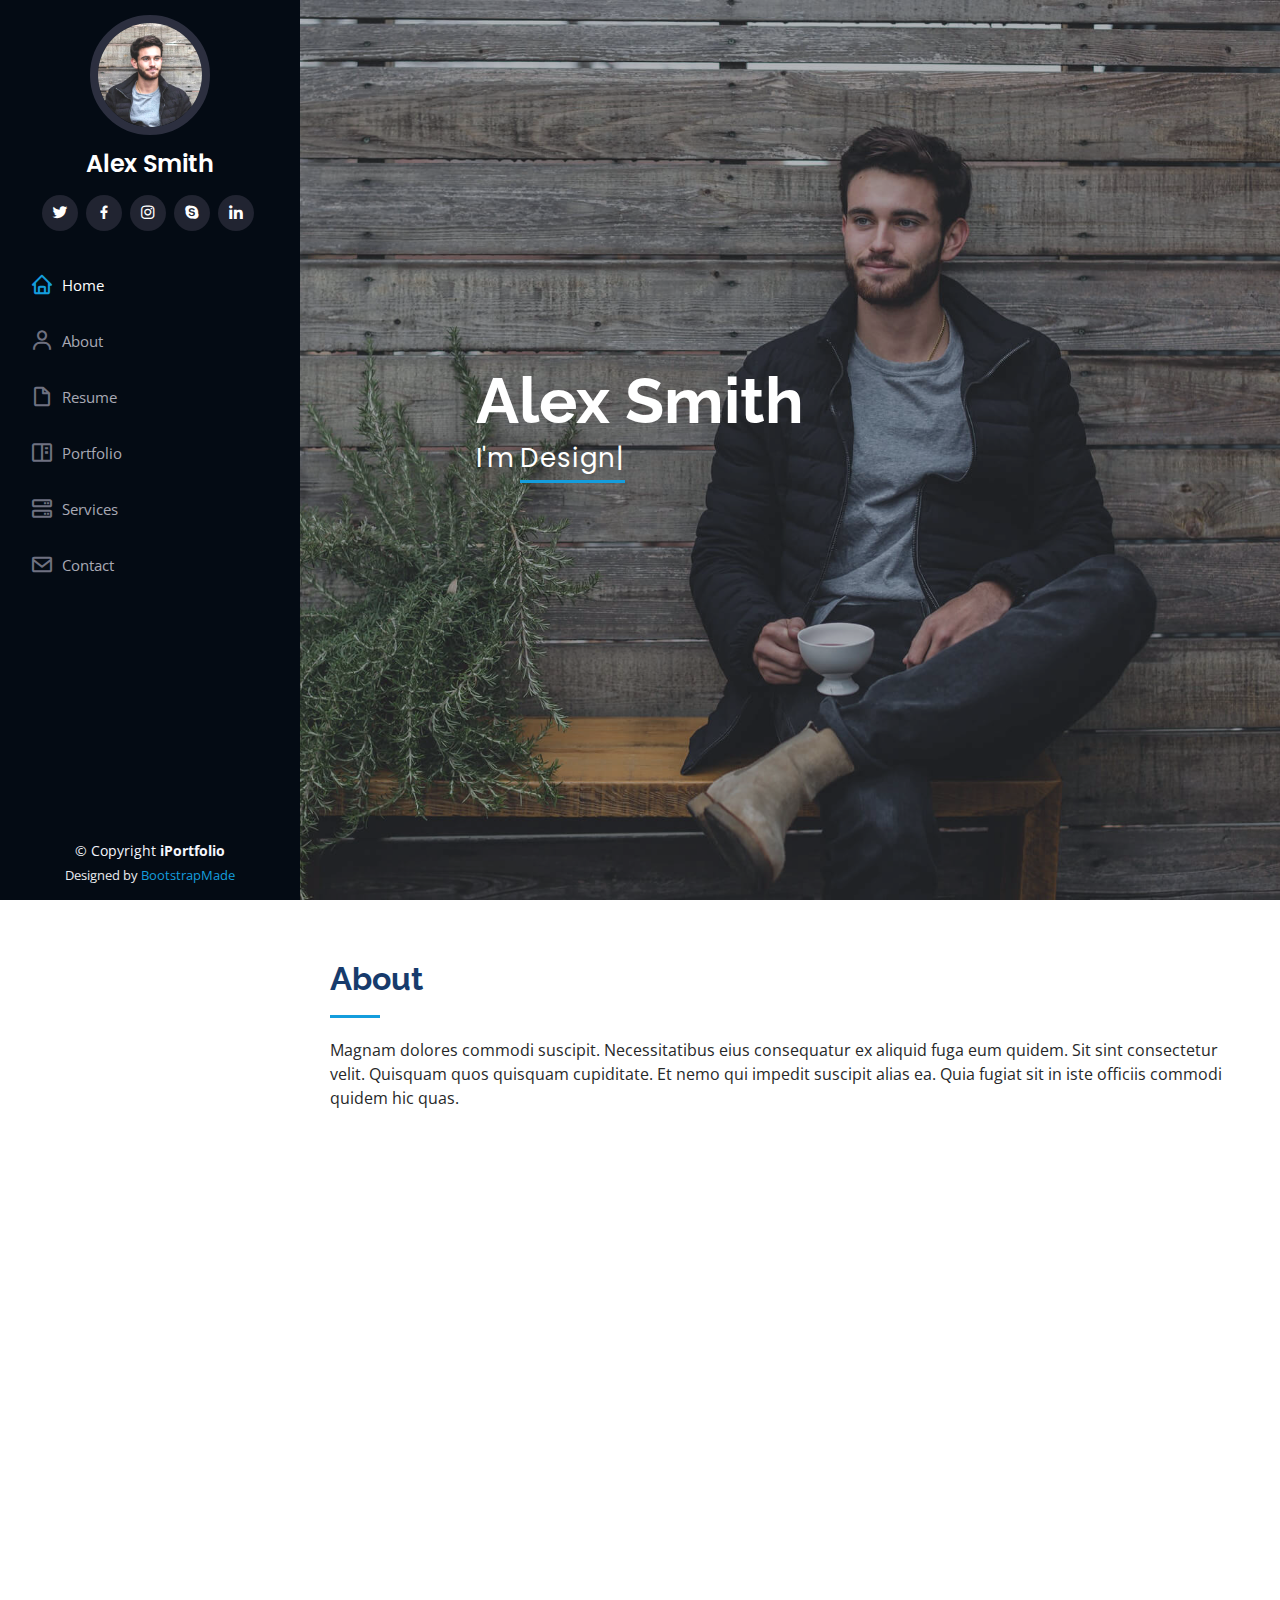
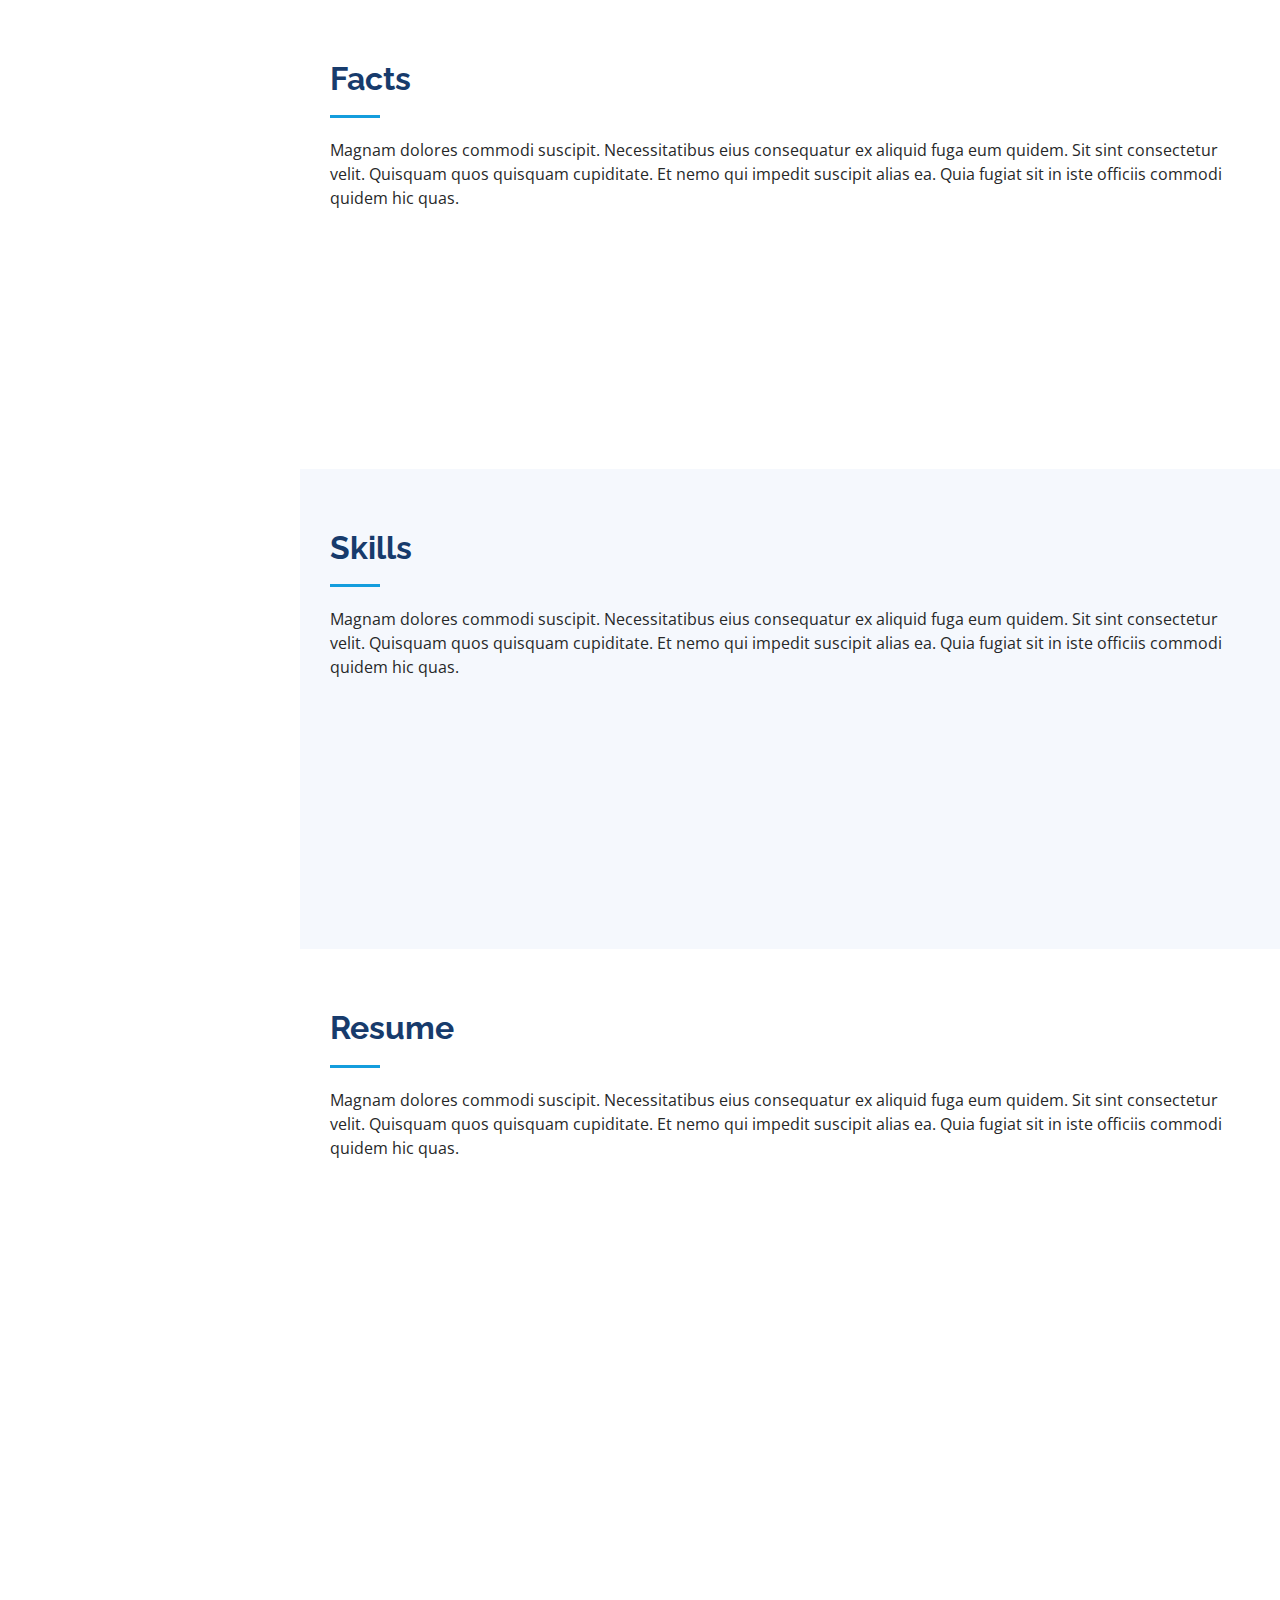
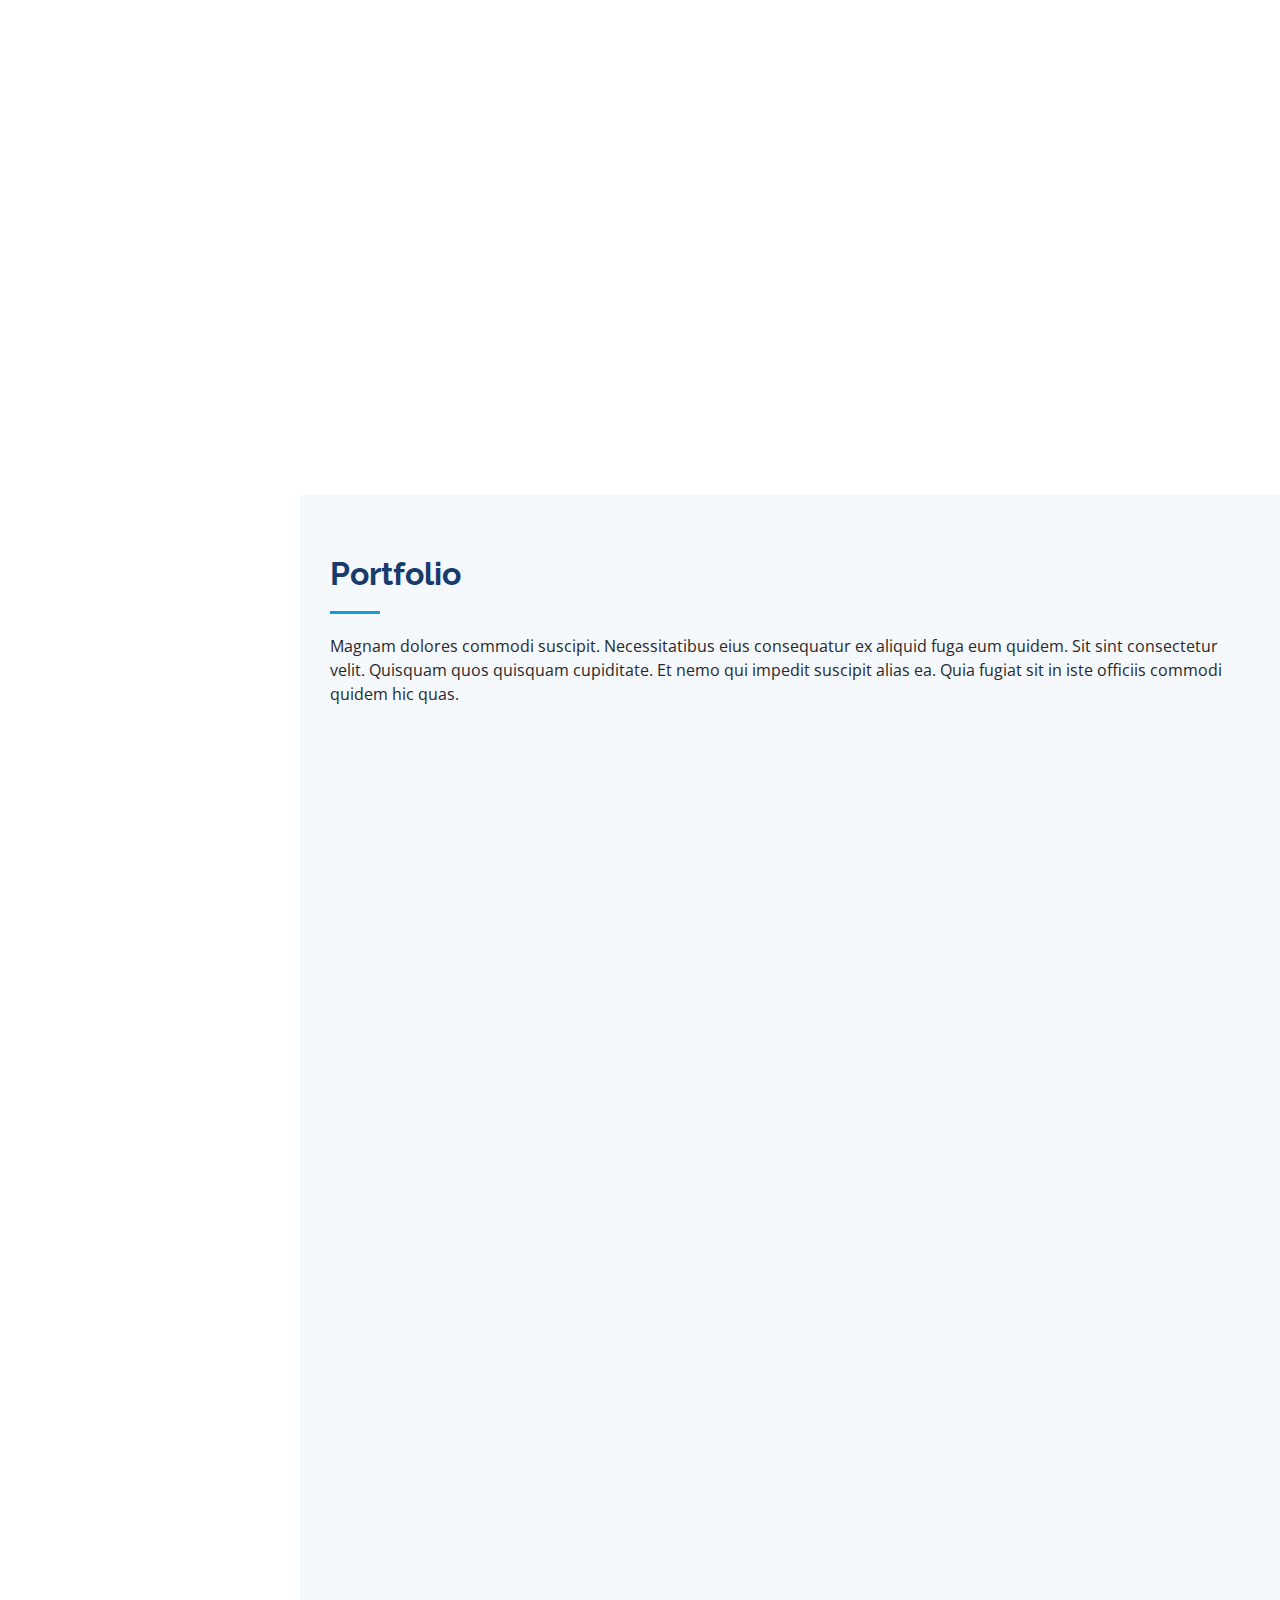
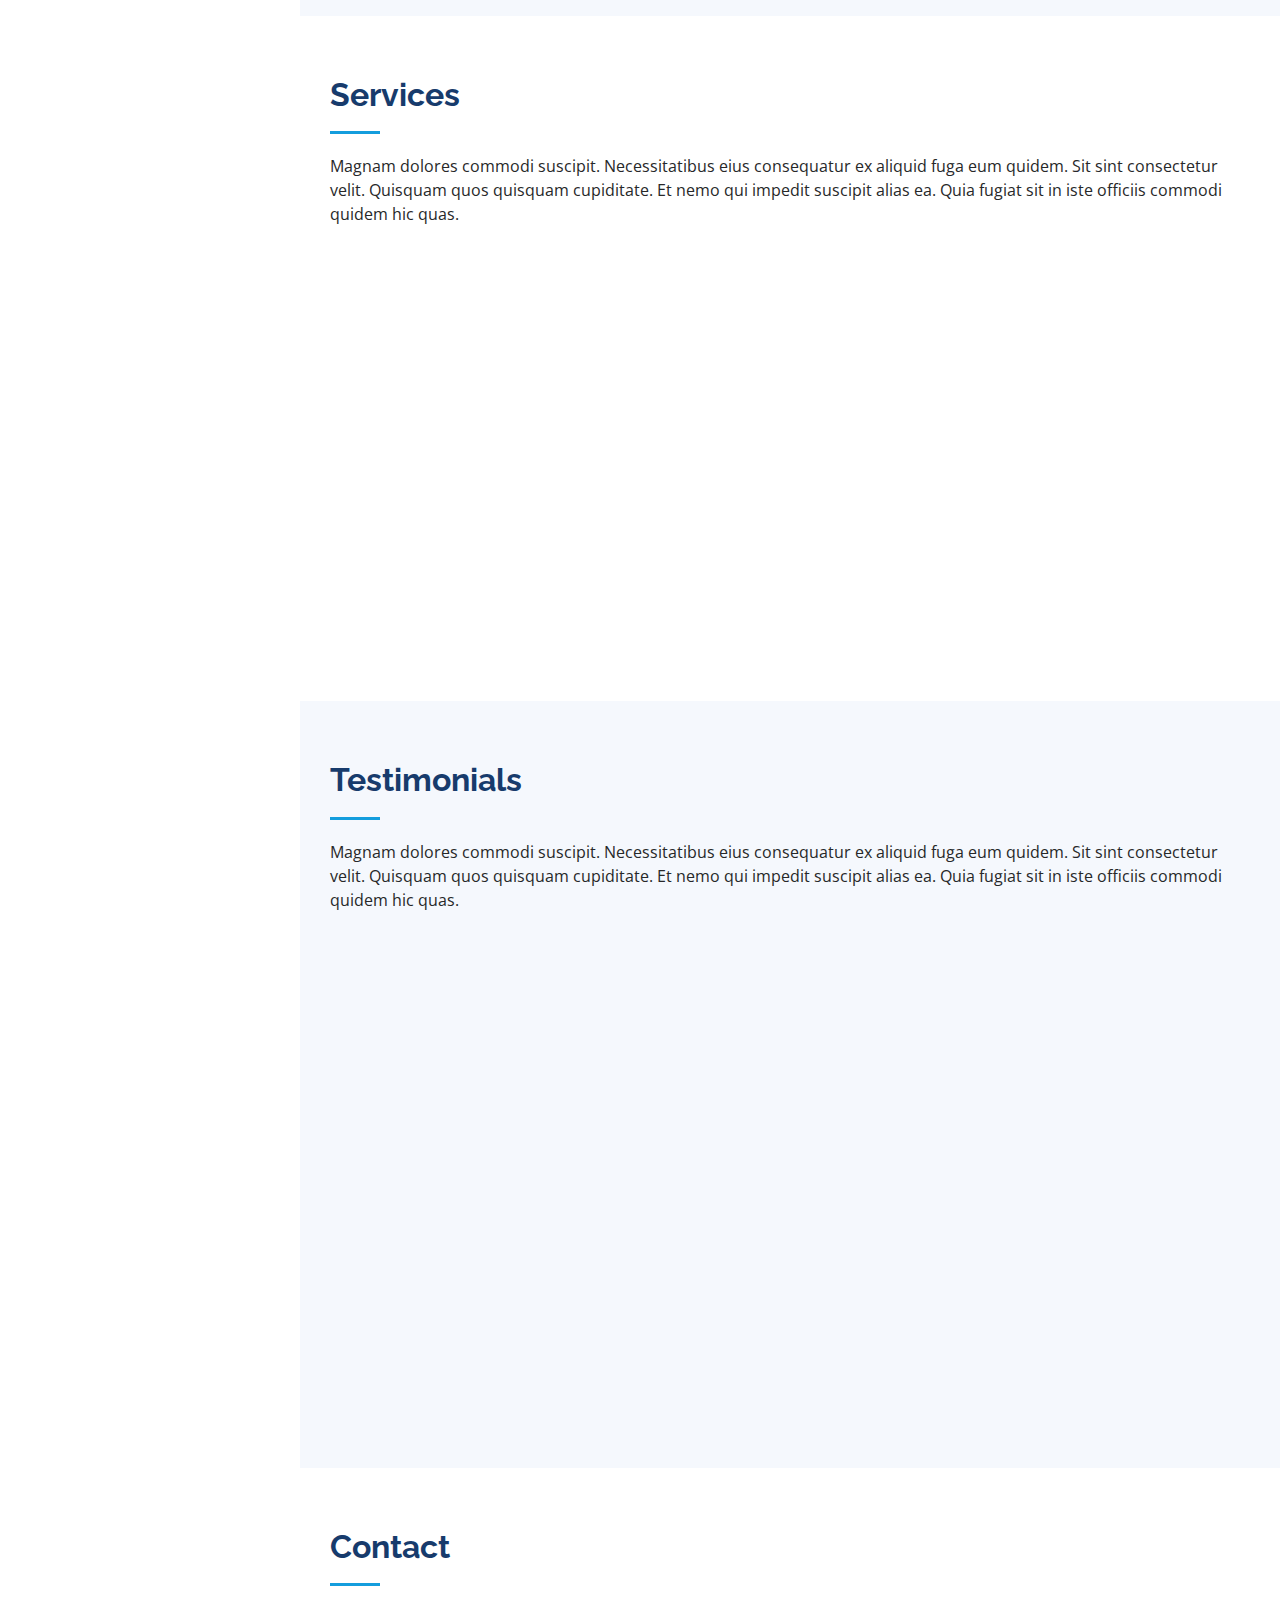
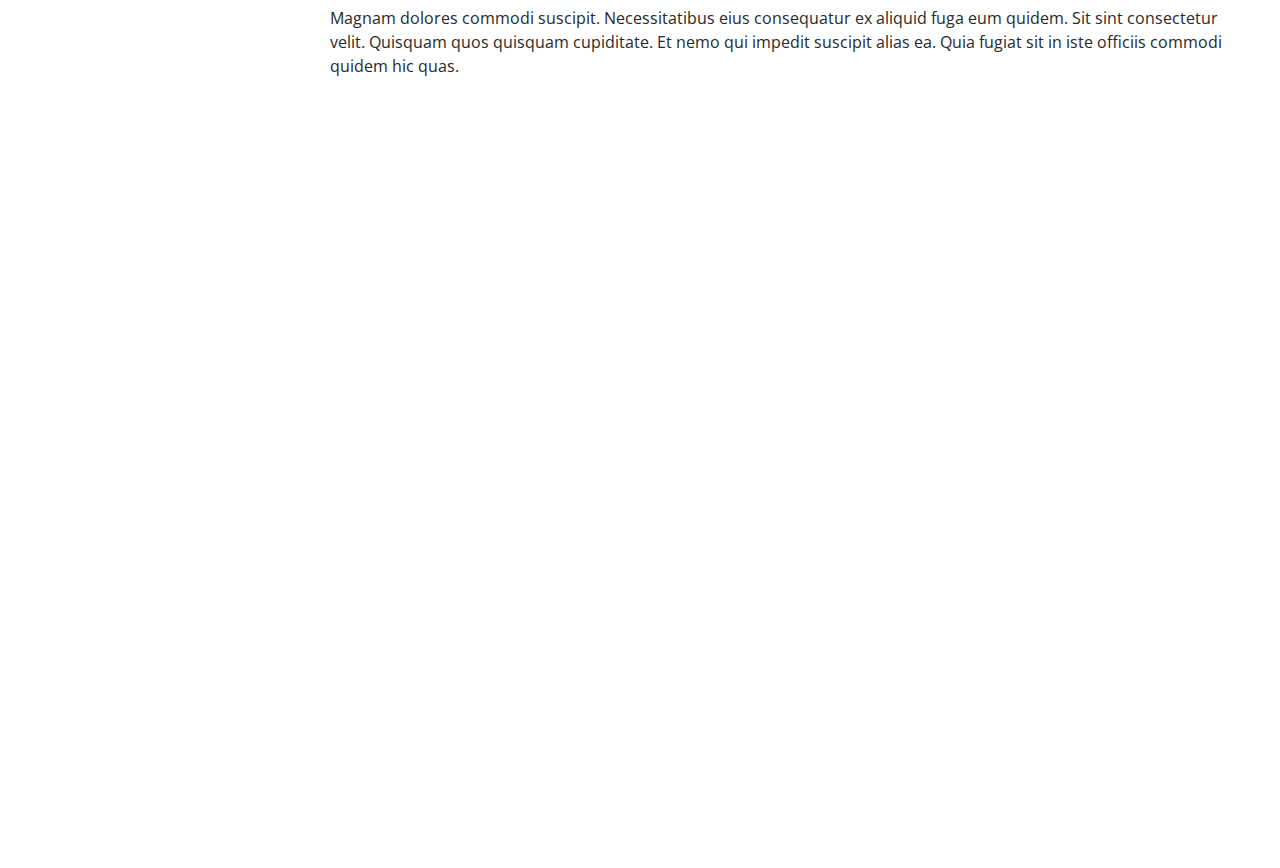
==== index.html @ a8c44de2 "first commit" ====
<!DOCTYPE html>
<html lang="en">

<head>
  <meta charset="utf-8">
  <meta content="width=device-width, initial-scale=1.0" name="viewport">

  <title>iPortfolio Bootstrap Template - Index</title>
  <meta content="" name="description">
  <meta content="" name="keywords">

  <!-- Favicons -->
  <link href="assets/img/favicon.png" rel="icon">
  <link href="assets/img/apple-touch-icon.png" rel="apple-touch-icon">

  <!-- Google Fonts -->
  <link href="https://fonts.googleapis.com/css?family=Open+Sans:300,300i,400,400i,600,600i,700,700i|Raleway:300,300i,400,400i,500,500i,600,600i,700,700i|Poppins:300,300i,400,400i,500,500i,600,600i,700,700i" rel="stylesheet">

  <!-- Vendor CSS Files -->
  <link href="assets/vendor/aos/aos.css" rel="stylesheet">
  <link href="assets/vendor/bootstrap/css/bootstrap.min.css" rel="stylesheet">
  <link href="assets/vendor/bootstrap-icons/bootstrap-icons.css" rel="stylesheet">
  <link href="assets/vendor/boxicons/css/boxicons.min.css" rel="stylesheet">
  <link href="assets/vendor/glightbox/css/glightbox.min.css" rel="stylesheet">
  <link href="assets/vendor/swiper/swiper-bundle.min.css" rel="stylesheet">

  <!-- Template Main CSS File -->
  <link href="assets/css/style.css" rel="stylesheet">

  <!-- =======================================================
  * Template Name: iPortfolio
  * Updated: Sep 18 2023 with Bootstrap v5.3.2
  * Template URL: https://bootstrapmade.com/iportfolio-bootstrap-portfolio-websites-template/
  * Author: BootstrapMade.com
  * License: https://bootstrapmade.com/license/
  ======================================================== -->
</head>

<body>

  <!-- ======= Mobile nav toggle button ======= -->
  <i class="bi bi-list mobile-nav-toggle d-xl-none"></i>

  <!-- ======= Header ======= -->
  <header id="header">
    <div class="d-flex flex-column">

      <div class="profile">
        <img src="assets/img/profile-img.jpg" alt="" class="img-fluid rounded-circle">
        <h1 class="text-light"><a href="index.html">Alex Smith</a></h1>
        <div class="social-links mt-3 text-center">
          <a href="#" class="twitter"><i class="bx bxl-twitter"></i></a>
          <a href="#" class="facebook"><i class="bx bxl-facebook"></i></a>
          <a href="#" class="instagram"><i class="bx bxl-instagram"></i></a>
          <a href="#" class="google-plus"><i class="bx bxl-skype"></i></a>
          <a href="#" class="linkedin"><i class="bx bxl-linkedin"></i></a>
        </div>
      </div>

      <nav id="navbar" class="nav-menu navbar">
        <ul>
          <li><a href="#hero" class="nav-link scrollto active"><i class="bx bx-home"></i> <span>Home</span></a></li>
          <li><a href="#about" class="nav-link scrollto"><i class="bx bx-user"></i> <span>About</span></a></li>
          <li><a href="#resume" class="nav-link scrollto"><i class="bx bx-file-blank"></i> <span>Resume</span></a></li>
          <li><a href="#portfolio" class="nav-link scrollto"><i class="bx bx-book-content"></i> <span>Portfolio</span></a></li>
          <li><a href="#services" class="nav-link scrollto"><i class="bx bx-server"></i> <span>Services</span></a></li>
          <li><a href="#contact" class="nav-link scrollto"><i class="bx bx-envelope"></i> <span>Contact</span></a></li>
        </ul>
      </nav><!-- .nav-menu -->
    </div>
  </header><!-- End Header -->

  <!-- ======= Hero Section ======= -->
  <section id="hero" class="d-flex flex-column justify-content-center align-items-center">
    <div class="hero-container" data-aos="fade-in">
      <h1>Alex Smith</h1>
      <p>I'm <span class="typed" data-typed-items="Designer, Developer, Freelancer, Photographer"></span></p>
    </div>
  </section><!-- End Hero -->

  <main id="main">

    <!-- ======= About Section ======= -->
    <section id="about" class="about">
      <div class="container">

        <div class="section-title">
          <h2>About</h2>
          <p>Magnam dolores commodi suscipit. Necessitatibus eius consequatur ex aliquid fuga eum quidem. Sit sint consectetur velit. Quisquam quos quisquam cupiditate. Et nemo qui impedit suscipit alias ea. Quia fugiat sit in iste officiis commodi quidem hic quas.</p>
        </div>

        <div class="row">
          <div class="col-lg-4" data-aos="fade-right">
            <img src="assets/img/profile-img.jpg" class="img-fluid" alt="">
          </div>
          <div class="col-lg-8 pt-4 pt-lg-0 content" data-aos="fade-left">
            <h3>UI/UX Designer &amp; Web Developer.</h3>
            <p class="fst-italic">
              Lorem ipsum dolor sit amet, consectetur adipiscing elit, sed do eiusmod tempor incididunt ut labore et dolore
              magna aliqua.
            </p>
            <div class="row">
              <div class="col-lg-6">
                <ul>
                  <li><i class="bi bi-chevron-right"></i> <strong>Birthday:</strong> <span>1 May 1995</span></li>
                  <li><i class="bi bi-chevron-right"></i> <strong>Website:</strong> <span>www.example.com</span></li>
                  <li><i class="bi bi-chevron-right"></i> <strong>Phone:</strong> <span>+123 456 7890</span></li>
                  <li><i class="bi bi-chevron-right"></i> <strong>City:</strong> <span>New York, USA</span></li>
                </ul>
              </div>
              <div class="col-lg-6">
                <ul>
                  <li><i class="bi bi-chevron-right"></i> <strong>Age:</strong> <span>30</span></li>
                  <li><i class="bi bi-chevron-right"></i> <strong>Degree:</strong> <span>Master</span></li>
                  <li><i class="bi bi-chevron-right"></i> <strong>PhEmailone:</strong> <span>email@example.com</span></li>
                  <li><i class="bi bi-chevron-right"></i> <strong>Freelance:</strong> <span>Available</span></li>
                </ul>
              </div>
            </div>
            <p>
              Officiis eligendi itaque labore et dolorum mollitia officiis optio vero. Quisquam sunt adipisci omnis et ut. Nulla accusantium dolor incidunt officia tempore. Et eius omnis.
              Cupiditate ut dicta maxime officiis quidem quia. Sed et consectetur qui quia repellendus itaque neque. Aliquid amet quidem ut quaerat cupiditate. Ab et eum qui repellendus omnis culpa magni laudantium dolores.
            </p>
          </div>
        </div>

      </div>
    </section><!-- End About Section -->

    <!-- ======= Facts Section ======= -->
    <section id="facts" class="facts">
      <div class="container">

        <div class="section-title">
          <h2>Facts</h2>
          <p>Magnam dolores commodi suscipit. Necessitatibus eius consequatur ex aliquid fuga eum quidem. Sit sint consectetur velit. Quisquam quos quisquam cupiditate. Et nemo qui impedit suscipit alias ea. Quia fugiat sit in iste officiis commodi quidem hic quas.</p>
        </div>

        <div class="row no-gutters">

          <div class="col-lg-3 col-md-6 d-md-flex align-items-md-stretch" data-aos="fade-up">
            <div class="count-box">
              <i class="bi bi-emoji-smile"></i>
              <span data-purecounter-start="0" data-purecounter-end="232" data-purecounter-duration="1" class="purecounter"></span>
              <p><strong>Happy Clients</strong> consequuntur quae</p>
            </div>
          </div>

          <div class="col-lg-3 col-md-6 d-md-flex align-items-md-stretch" data-aos="fade-up" data-aos-delay="100">
            <div class="count-box">
              <i class="bi bi-journal-richtext"></i>
              <span data-purecounter-start="0" data-purecounter-end="521" data-purecounter-duration="1" class="purecounter"></span>
              <p><strong>Projects</strong> adipisci atque cum quia aut</p>
            </div>
          </div>

          <div class="col-lg-3 col-md-6 d-md-flex align-items-md-stretch" data-aos="fade-up" data-aos-delay="200">
            <div class="count-box">
              <i class="bi bi-headset"></i>
              <span data-purecounter-start="0" data-purecounter-end="1453" data-purecounter-duration="1" class="purecounter"></span>
              <p><strong>Hours Of Support</strong> aut commodi quaerat</p>
            </div>
          </div>

          <div class="col-lg-3 col-md-6 d-md-flex align-items-md-stretch" data-aos="fade-up" data-aos-delay="300">
            <div class="count-box">
              <i class="bi bi-people"></i>
              <span data-purecounter-start="0" data-purecounter-end="32" data-purecounter-duration="1" class="purecounter"></span>
              <p><strong>Hard Workers</strong> rerum asperiores dolor</p>
            </div>
          </div>

        </div>

      </div>
    </section><!-- End Facts Section -->

    <!-- ======= Skills Section ======= -->
    <section id="skills" class="skills section-bg">
      <div class="container">

        <div class="section-title">
          <h2>Skills</h2>
          <p>Magnam dolores commodi suscipit. Necessitatibus eius consequatur ex aliquid fuga eum quidem. Sit sint consectetur velit. Quisquam quos quisquam cupiditate. Et nemo qui impedit suscipit alias ea. Quia fugiat sit in iste officiis commodi quidem hic quas.</p>
        </div>

        <div class="row skills-content">

          <div class="col-lg-6" data-aos="fade-up">

            <div class="progress">
              <span class="skill">HTML <i class="val">100%</i></span>
              <div class="progress-bar-wrap">
                <div class="progress-bar" role="progressbar" aria-valuenow="100" aria-valuemin="0" aria-valuemax="100"></div>
              </div>
            </div>

            <div class="progress">
              <span class="skill">CSS <i class="val">90%</i></span>
              <div class="progress-bar-wrap">
                <div class="progress-bar" role="progressbar" aria-valuenow="90" aria-valuemin="0" aria-valuemax="100"></div>
              </div>
            </div>

            <div class="progress">
              <span class="skill">JavaScript <i class="val">75%</i></span>
              <div class="progress-bar-wrap">
                <div class="progress-bar" role="progressbar" aria-valuenow="75" aria-valuemin="0" aria-valuemax="100"></div>
              </div>
            </div>

          </div>

          <div class="col-lg-6" data-aos="fade-up" data-aos-delay="100">

            <div class="progress">
              <span class="skill">PHP <i class="val">80%</i></span>
              <div class="progress-bar-wrap">
                <div class="progress-bar" role="progressbar" aria-valuenow="80" aria-valuemin="0" aria-valuemax="100"></div>
              </div>
            </div>

            <div class="progress">
              <span class="skill">WordPress/CMS <i class="val">90%</i></span>
              <div class="progress-bar-wrap">
                <div class="progress-bar" role="progressbar" aria-valuenow="90" aria-valuemin="0" aria-valuemax="100"></div>
              </div>
            </div>

            <div class="progress">
              <span class="skill">Photoshop <i class="val">55%</i></span>
              <div class="progress-bar-wrap">
                <div class="progress-bar" role="progressbar" aria-valuenow="55" aria-valuemin="0" aria-valuemax="100"></div>
              </div>
            </div>

          </div>

        </div>

      </div>
    </section><!-- End Skills Section -->

    <!-- ======= Resume Section ======= -->
    <section id="resume" class="resume">
      <div class="container">

        <div class="section-title">
          <h2>Resume</h2>
          <p>Magnam dolores commodi suscipit. Necessitatibus eius consequatur ex aliquid fuga eum quidem. Sit sint consectetur velit. Quisquam quos quisquam cupiditate. Et nemo qui impedit suscipit alias ea. Quia fugiat sit in iste officiis commodi quidem hic quas.</p>
        </div>

        <div class="row">
          <div class="col-lg-6" data-aos="fade-up">
            <h3 class="resume-title">Sumary</h3>
            <div class="resume-item pb-0">
              <h4>Alex Smith</h4>
              <p><em>Innovative and deadline-driven Graphic Designer with 3+ years of experience designing and developing user-centered digital/print marketing material from initial concept to final, polished deliverable.</em></p>
              <ul>
                <li>Portland par 127,Orlando, FL</li>
                <li>(123) 456-7891</li>
                <li>alice.barkley@example.com</li>
              </ul>
            </div>

            <h3 class="resume-title">Education</h3>
            <div class="resume-item">
              <h4>Master of Fine Arts &amp; Graphic Design</h4>
              <h5>2015 - 2016</h5>
              <p><em>Rochester Institute of Technology, Rochester, NY</em></p>
              <p>Qui deserunt veniam. Et sed aliquam labore tempore sed quisquam iusto autem sit. Ea vero voluptatum qui ut dignissimos deleniti nerada porti sand markend</p>
            </div>
            <div class="resume-item">
              <h4>Bachelor of Fine Arts &amp; Graphic Design</h4>
              <h5>2010 - 2014</h5>
              <p><em>Rochester Institute of Technology, Rochester, NY</em></p>
              <p>Quia nobis sequi est occaecati aut. Repudiandae et iusto quae reiciendis et quis Eius vel ratione eius unde vitae rerum voluptates asperiores voluptatem Earum molestiae consequatur neque etlon sader mart dila</p>
            </div>
          </div>
          <div class="col-lg-6" data-aos="fade-up" data-aos-delay="100">
            <h3 class="resume-title">Professional Experience</h3>
            <div class="resume-item">
              <h4>Senior graphic design specialist</h4>
              <h5>2019 - Present</h5>
              <p><em>Experion, New York, NY </em></p>
              <ul>
                <li>Lead in the design, development, and implementation of the graphic, layout, and production communication materials</li>
                <li>Delegate tasks to the 7 members of the design team and provide counsel on all aspects of the project. </li>
                <li>Supervise the assessment of all graphic materials in order to ensure quality and accuracy of the design</li>
                <li>Oversee the efficient use of production project budgets ranging from $2,000 - $25,000</li>
              </ul>
            </div>
            <div class="resume-item">
              <h4>Graphic design specialist</h4>
              <h5>2017 - 2018</h5>
              <p><em>Stepping Stone Advertising, New York, NY</em></p>
              <ul>
                <li>Developed numerous marketing programs (logos, brochures,infographics, presentations, and advertisements).</li>
                <li>Managed up to 5 projects or tasks at a given time while under pressure</li>
                <li>Recommended and consulted with clients on the most appropriate graphic design</li>
                <li>Created 4+ design presentations and proposals a month for clients and account managers</li>
              </ul>
            </div>
          </div>
        </div>

      </div>
    </section><!-- End Resume Section -->

    <!-- ======= Portfolio Section ======= -->
    <section id="portfolio" class="portfolio section-bg">
      <div class="container">

        <div class="section-title">
          <h2>Portfolio</h2>
          <p>Magnam dolores commodi suscipit. Necessitatibus eius consequatur ex aliquid fuga eum quidem. Sit sint consectetur velit. Quisquam quos quisquam cupiditate. Et nemo qui impedit suscipit alias ea. Quia fugiat sit in iste officiis commodi quidem hic quas.</p>
        </div>

        <div class="row" data-aos="fade-up">
          <div class="col-lg-12 d-flex justify-content-center">
            <ul id="portfolio-flters">
              <li data-filter="*" class="filter-active">All</li>
              <li data-filter=".filter-app">App</li>
              <li data-filter=".filter-card">Card</li>
              <li data-filter=".filter-web">Web</li>
            </ul>
          </div>
        </div>

        <div class="row portfolio-container" data-aos="fade-up" data-aos-delay="100">

          <div class="col-lg-4 col-md-6 portfolio-item filter-app">
            <div class="portfolio-wrap">
              <img src="assets/img/portfolio/portfolio-1.jpg" class="img-fluid" alt="">
              <div class="portfolio-links">
                <a href="assets/img/portfolio/portfolio-1.jpg" data-gallery="portfolioGallery" class="portfolio-lightbox" title="App 1"><i class="bx bx-plus"></i></a>
                <a href="portfolio-details.html" title="More Details"><i class="bx bx-link"></i></a>
              </div>
            </div>
          </div>

          <div class="col-lg-4 col-md-6 portfolio-item filter-web">
            <div class="portfolio-wrap">
              <img src="assets/img/portfolio/portfolio-2.jpg" class="img-fluid" alt="">
              <div class="portfolio-links">
                <a href="assets/img/portfolio/portfolio-2.jpg" data-gallery="portfolioGallery" class="portfolio-lightbox" title="Web 3"><i class="bx bx-plus"></i></a>
                <a href="portfolio-details.html" title="More Details"><i class="bx bx-link"></i></a>
              </div>
            </div>
          </div>

          <div class="col-lg-4 col-md-6 portfolio-item filter-app">
            <div class="portfolio-wrap">
              <img src="assets/img/portfolio/portfolio-3.jpg" class="img-fluid" alt="">
              <div class="portfolio-links">
                <a href="assets/img/portfolio/portfolio-3.jpg" data-gallery="portfolioGallery" class="portfolio-lightbox" title="App 2"><i class="bx bx-plus"></i></a>
                <a href="portfolio-details.html" title="More Details"><i class="bx bx-link"></i></a>
              </div>
            </div>
          </div>

          <div class="col-lg-4 col-md-6 portfolio-item filter-card">
            <div class="portfolio-wrap">
              <img src="assets/img/portfolio/portfolio-4.jpg" class="img-fluid" alt="">
              <div class="portfolio-links">
                <a href="assets/img/portfolio/portfolio-4.jpg" data-gallery="portfolioGallery" class="portfolio-lightbox" title="Card 2"><i class="bx bx-plus"></i></a>
                <a href="portfolio-details.html" title="More Details"><i class="bx bx-link"></i></a>
              </div>
            </div>
          </div>

          <div class="col-lg-4 col-md-6 portfolio-item filter-web">
            <div class="portfolio-wrap">
              <img src="assets/img/portfolio/portfolio-5.jpg" class="img-fluid" alt="">
              <div class="portfolio-links">
                <a href="assets/img/portfolio/portfolio-5.jpg" data-gallery="portfolioGallery" class="portfolio-lightbox" title="Web 2"><i class="bx bx-plus"></i></a>
                <a href="portfolio-details.html" title="More Details"><i class="bx bx-link"></i></a>
              </div>
            </div>
          </div>

          <div class="col-lg-4 col-md-6 portfolio-item filter-app">
            <div class="portfolio-wrap">
              <img src="assets/img/portfolio/portfolio-6.jpg" class="img-fluid" alt="">
              <div class="portfolio-links">
                <a href="assets/img/portfolio/portfolio-6.jpg" data-gallery="portfolioGallery" class="portfolio-lightbox" title="App 3"><i class="bx bx-plus"></i></a>
                <a href="portfolio-details.html" title="More Details"><i class="bx bx-link"></i></a>
              </div>
            </div>
          </div>

          <div class="col-lg-4 col-md-6 portfolio-item filter-card">
            <div class="portfolio-wrap">
              <img src="assets/img/portfolio/portfolio-7.jpg" class="img-fluid" alt="">
              <div class="portfolio-links">
                <a href="assets/img/portfolio/portfolio-7.jpg" data-gallery="portfolioGallery" class="portfolio-lightbox" title="Card 1"><i class="bx bx-plus"></i></a>
                <a href="portfolio-details.html" title="More Details"><i class="bx bx-link"></i></a>
              </div>
            </div>
          </div>

          <div class="col-lg-4 col-md-6 portfolio-item filter-card">
            <div class="portfolio-wrap">
              <img src="assets/img/portfolio/portfolio-8.jpg" class="img-fluid" alt="">
              <div class="portfolio-links">
                <a href="assets/img/portfolio/portfolio-8.jpg" data-gallery="portfolioGallery" class="portfolio-lightbox" title="Card 3"><i class="bx bx-plus"></i></a>
                <a href="portfolio-details.html" title="More Details"><i class="bx bx-link"></i></a>
              </div>
            </div>
          </div>

          <div class="col-lg-4 col-md-6 portfolio-item filter-web">
            <div class="portfolio-wrap">
              <img src="assets/img/portfolio/portfolio-9.jpg" class="img-fluid" alt="">
              <div class="portfolio-links">
                <a href="assets/img/portfolio/portfolio-9.jpg" data-gallery="portfolioGallery" class="portfolio-lightbox" title="Web 3"><i class="bx bx-plus"></i></a>
                <a href="portfolio-details.html" title="More Details"><i class="bx bx-link"></i></a>
              </div>
            </div>
          </div>

        </div>

      </div>
    </section><!-- End Portfolio Section -->

    <!-- ======= Services Section ======= -->
    <section id="services" class="services">
      <div class="container">

        <div class="section-title">
          <h2>Services</h2>
          <p>Magnam dolores commodi suscipit. Necessitatibus eius consequatur ex aliquid fuga eum quidem. Sit sint consectetur velit. Quisquam quos quisquam cupiditate. Et nemo qui impedit suscipit alias ea. Quia fugiat sit in iste officiis commodi quidem hic quas.</p>
        </div>

        <div class="row">
          <div class="col-lg-4 col-md-6 icon-box" data-aos="fade-up">
            <div class="icon"><i class="bi bi-briefcase"></i></div>
            <h4 class="title"><a href="">Lorem Ipsum</a></h4>
            <p class="description">Voluptatum deleniti atque corrupti quos dolores et quas molestias excepturi sint occaecati cupiditate non provident</p>
          </div>
          <div class="col-lg-4 col-md-6 icon-box" data-aos="fade-up" data-aos-delay="100">
            <div class="icon"><i class="bi bi-card-checklist"></i></div>
            <h4 class="title"><a href="">Dolor Sitema</a></h4>
            <p class="description">Minim veniam, quis nostrud exercitation ullamco laboris nisi ut aliquip ex ea commodo consequat tarad limino ata</p>
          </div>
          <div class="col-lg-4 col-md-6 icon-box" data-aos="fade-up" data-aos-delay="200">
            <div class="icon"><i class="bi bi-bar-chart"></i></div>
            <h4 class="title"><a href="">Sed ut perspiciatis</a></h4>
            <p class="description">Duis aute irure dolor in reprehenderit in voluptate velit esse cillum dolore eu fugiat nulla pariatur</p>
          </div>
          <div class="col-lg-4 col-md-6 icon-box" data-aos="fade-up" data-aos-delay="300">
            <div class="icon"><i class="bi bi-binoculars"></i></div>
            <h4 class="title"><a href="">Magni Dolores</a></h4>
            <p class="description">Excepteur sint occaecat cupidatat non proident, sunt in culpa qui officia deserunt mollit anim id est laborum</p>
          </div>
          <div class="col-lg-4 col-md-6 icon-box" data-aos="fade-up" data-aos-delay="400">
            <div class="icon"><i class="bi bi-brightness-high"></i></div>
            <h4 class="title"><a href="">Nemo Enim</a></h4>
            <p class="description">At vero eos et accusamus et iusto odio dignissimos ducimus qui blanditiis praesentium voluptatum deleniti atque</p>
          </div>
          <div class="col-lg-4 col-md-6 icon-box" data-aos="fade-up" data-aos-delay="500">
            <div class="icon"><i class="bi bi-calendar4-week"></i></div>
            <h4 class="title"><a href="">Eiusmod Tempor</a></h4>
            <p class="description">Et harum quidem rerum facilis est et expedita distinctio. Nam libero tempore, cum soluta nobis est eligendi</p>
          </div>
        </div>

      </div>
    </section><!-- End Services Section -->

    <!-- ======= Testimonials Section ======= -->
    <section id="testimonials" class="testimonials section-bg">
      <div class="container">

        <div class="section-title">
          <h2>Testimonials</h2>
          <p>Magnam dolores commodi suscipit. Necessitatibus eius consequatur ex aliquid fuga eum quidem. Sit sint consectetur velit. Quisquam quos quisquam cupiditate. Et nemo qui impedit suscipit alias ea. Quia fugiat sit in iste officiis commodi quidem hic quas.</p>
        </div>

        <div class="testimonials-slider swiper" data-aos="fade-up" data-aos-delay="100">
          <div class="swiper-wrapper">

            <div class="swiper-slide">
              <div class="testimonial-item" data-aos="fade-up">
                <p>
                  <i class="bx bxs-quote-alt-left quote-icon-left"></i>
                  Proin iaculis purus consequat sem cure digni ssim donec porttitora entum suscipit rhoncus. Accusantium quam, ultricies eget id, aliquam eget nibh et. Maecen aliquam, risus at semper.
                  <i class="bx bxs-quote-alt-right quote-icon-right"></i>
                </p>
                <img src="assets/img/testimonials/testimonials-1.jpg" class="testimonial-img" alt="">
                <h3>Saul Goodman</h3>
                <h4>Ceo &amp; Founder</h4>
              </div>
            </div><!-- End testimonial item -->

            <div class="swiper-slide">
              <div class="testimonial-item" data-aos="fade-up" data-aos-delay="100">
                <p>
                  <i class="bx bxs-quote-alt-left quote-icon-left"></i>
                  Export tempor illum tamen malis malis eram quae irure esse labore quem cillum quid cillum eram malis quorum velit fore eram velit sunt aliqua noster fugiat irure amet legam anim culpa.
                  <i class="bx bxs-quote-alt-right quote-icon-right"></i>
                </p>
                <img src="assets/img/testimonials/testimonials-2.jpg" class="testimonial-img" alt="">
                <h3>Sara Wilsson</h3>
                <h4>Designer</h4>
              </div>
            </div><!-- End testimonial item -->

            <div class="swiper-slide">
              <div class="testimonial-item" data-aos="fade-up" data-aos-delay="200">
                <p>
                  <i class="bx bxs-quote-alt-left quote-icon-left"></i>
                  Enim nisi quem export duis labore cillum quae magna enim sint quorum nulla quem veniam duis minim tempor labore quem eram duis noster aute amet eram fore quis sint minim.
                  <i class="bx bxs-quote-alt-right quote-icon-right"></i>
                </p>
                <img src="assets/img/testimonials/testimonials-3.jpg" class="testimonial-img" alt="">
                <h3>Jena Karlis</h3>
                <h4>Store Owner</h4>
              </div>
            </div><!-- End testimonial item -->

            <div class="swiper-slide">
              <div class="testimonial-item" data-aos="fade-up" data-aos-delay="300">
                <p>
                  <i class="bx bxs-quote-alt-left quote-icon-left"></i>
                  Fugiat enim eram quae cillum dolore dolor amet nulla culpa multos export minim fugiat minim velit minim dolor enim duis veniam ipsum anim magna sunt elit fore quem dolore labore illum veniam.
                  <i class="bx bxs-quote-alt-right quote-icon-right"></i>
                </p>
                <img src="assets/img/testimonials/testimonials-4.jpg" class="testimonial-img" alt="">
                <h3>Matt Brandon</h3>
                <h4>Freelancer</h4>
              </div>
            </div><!-- End testimonial item -->

            <div class="swiper-slide">
              <div class="testimonial-item" data-aos="fade-up" data-aos-delay="400">
                <p>
                  <i class="bx bxs-quote-alt-left quote-icon-left"></i>
                  Quis quorum aliqua sint quem legam fore sunt eram irure aliqua veniam tempor noster veniam enim culpa labore duis sunt culpa nulla illum cillum fugiat legam esse veniam culpa fore nisi cillum quid.
                  <i class="bx bxs-quote-alt-right quote-icon-right"></i>
                </p>
                <img src="assets/img/testimonials/testimonials-5.jpg" class="testimonial-img" alt="">
                <h3>John Larson</h3>
                <h4>Entrepreneur</h4>
              </div>
            </div><!-- End testimonial item -->

          </div>
          <div class="swiper-pagination"></div>
        </div>

      </div>
    </section><!-- End Testimonials Section -->

    <!-- ======= Contact Section ======= -->
    <section id="contact" class="contact">
      <div class="container">

        <div class="section-title">
          <h2>Contact</h2>
          <p>Magnam dolores commodi suscipit. Necessitatibus eius consequatur ex aliquid fuga eum quidem. Sit sint consectetur velit. Quisquam quos quisquam cupiditate. Et nemo qui impedit suscipit alias ea. Quia fugiat sit in iste officiis commodi quidem hic quas.</p>
        </div>

        <div class="row" data-aos="fade-in">

          <div class="col-lg-5 d-flex align-items-stretch">
            <div class="info">
              <div class="address">
                <i class="bi bi-geo-alt"></i>
                <h4>Location:</h4>
                <p>A108 Adam Street, New York, NY 535022</p>
              </div>

              <div class="email">
                <i class="bi bi-envelope"></i>
                <h4>Email:</h4>
                <p>info@example.com</p>
              </div>

              <div class="phone">
                <i class="bi bi-phone"></i>
                <h4>Call:</h4>
                <p>+1 5589 55488 55s</p>
              </div>

              <iframe src="https://www.google.com/maps/embed?pb=!1m14!1m8!1m3!1d12097.433213460943!2d-74.0062269!3d40.7101282!3m2!1i1024!2i768!4f13.1!3m3!1m2!1s0x0%3A0xb89d1fe6bc499443!2sDowntown+Conference+Center!5e0!3m2!1smk!2sbg!4v1539943755621" frameborder="0" style="border:0; width: 100%; height: 290px;" allowfullscreen></iframe>
            </div>

          </div>

          <div class="col-lg-7 mt-5 mt-lg-0 d-flex align-items-stretch">
            <form action="forms/contact.php" method="post" role="form" class="php-email-form">
              <div class="row">
                <div class="form-group col-md-6">
                  <label for="name">Your Name</label>
                  <input type="text" name="name" class="form-control" id="name" required>
                </div>
                <div class="form-group col-md-6">
                  <label for="name">Your Email</label>
                  <input type="email" class="form-control" name="email" id="email" required>
                </div>
              </div>
              <div class="form-group">
                <label for="name">Subject</label>
                <input type="text" class="form-control" name="subject" id="subject" required>
              </div>
              <div class="form-group">
                <label for="name">Message</label>
                <textarea class="form-control" name="message" rows="10" required></textarea>
              </div>
              <div class="my-3">
                <div class="loading">Loading</div>
                <div class="error-message"></div>
                <div class="sent-message">Your message has been sent. Thank you!</div>
              </div>
              <div class="text-center"><button type="submit">Send Message</button></div>
            </form>
          </div>

        </div>

      </div>
    </section><!-- End Contact Section -->

  </main><!-- End #main -->

  <!-- ======= Footer ======= -->
  <footer id="footer">
    <div class="container">
      <div class="copyright">
        &copy; Copyright <strong><span>iPortfolio</span></strong>
      </div>
      <div class="credits">
        <!-- All the links in the footer should remain intact. -->
        <!-- You can delete the links only if you purchased the pro version. -->
        <!-- Licensing information: https://bootstrapmade.com/license/ -->
        <!-- Purchase the pro version with working PHP/AJAX contact form: https://bootstrapmade.com/iportfolio-bootstrap-portfolio-websites-template/ -->
        Designed by <a href="https://bootstrapmade.com/">BootstrapMade</a>
      </div>
    </div>
  </footer><!-- End  Footer -->

  <a href="#" class="back-to-top d-flex align-items-center justify-content-center"><i class="bi bi-arrow-up-short"></i></a>

  <!-- Vendor JS Files -->
  <script src="assets/vendor/purecounter/purecounter_vanilla.js"></script>
  <script src="assets/vendor/aos/aos.js"></script>
  <script src="assets/vendor/bootstrap/js/bootstrap.bundle.min.js"></script>
  <script src="assets/vendor/glightbox/js/glightbox.min.js"></script>
  <script src="assets/vendor/isotope-layout/isotope.pkgd.min.js"></script>
  <script src="assets/vendor/swiper/swiper-bundle.min.js"></script>
  <script src="assets/vendor/typed.js/typed.umd.js"></script>
  <script src="assets/vendor/waypoints/noframework.waypoints.js"></script>
  <script src="assets/vendor/php-email-form/validate.js"></script>

  <!-- Template Main JS File -->
  <script src="assets/js/main.js"></script>

</body>

</html>
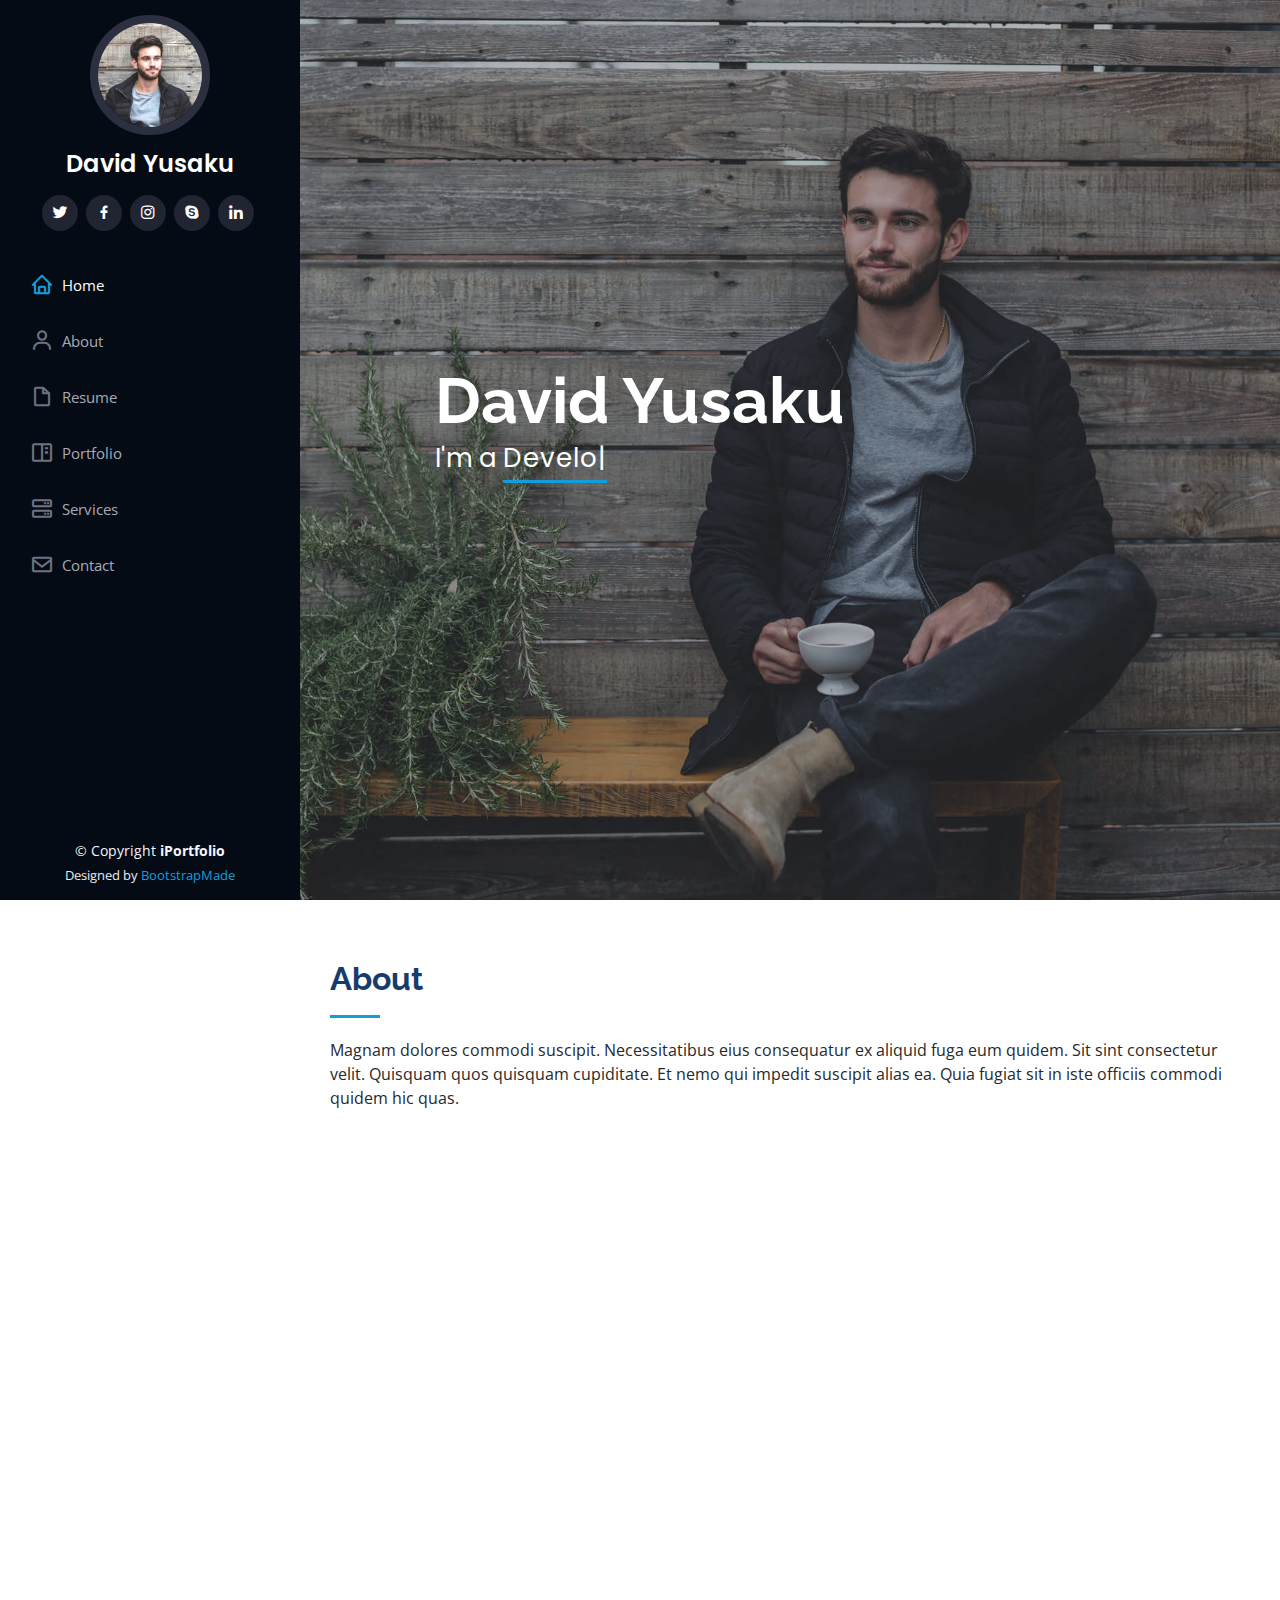
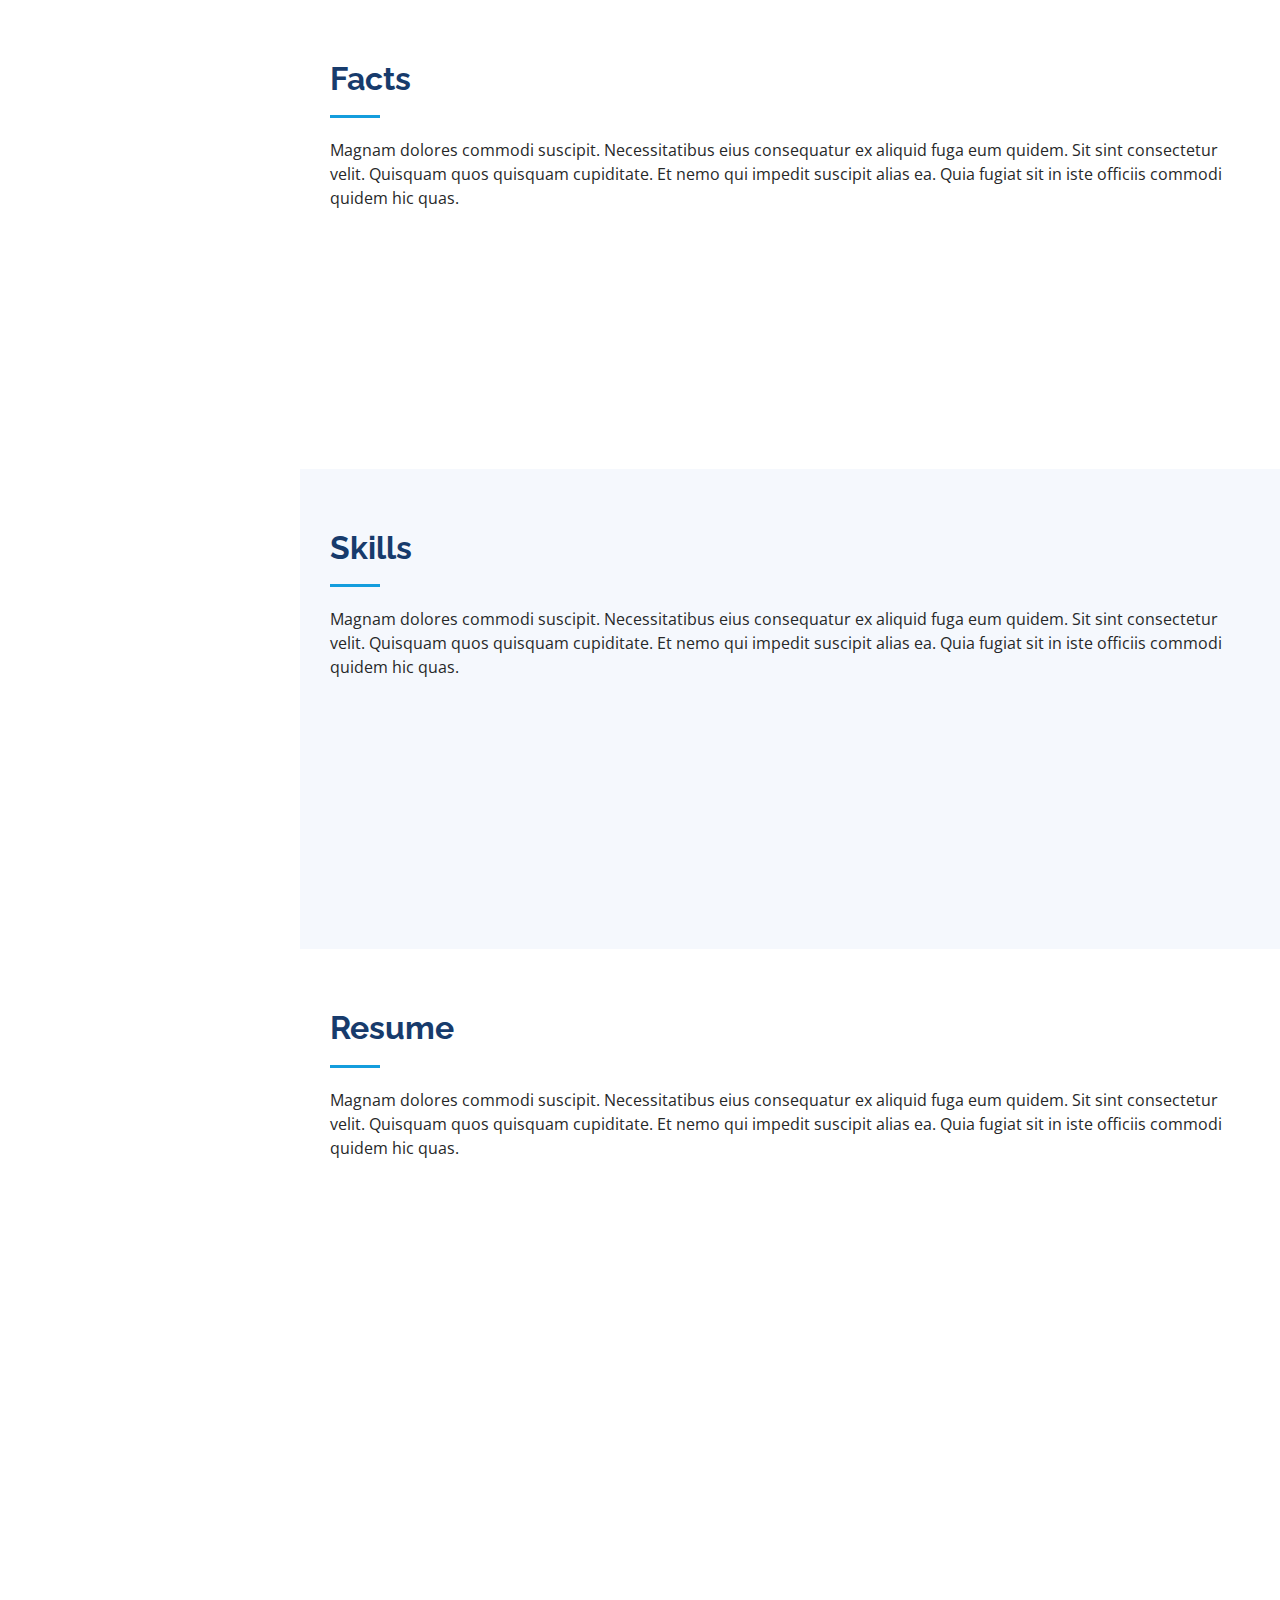
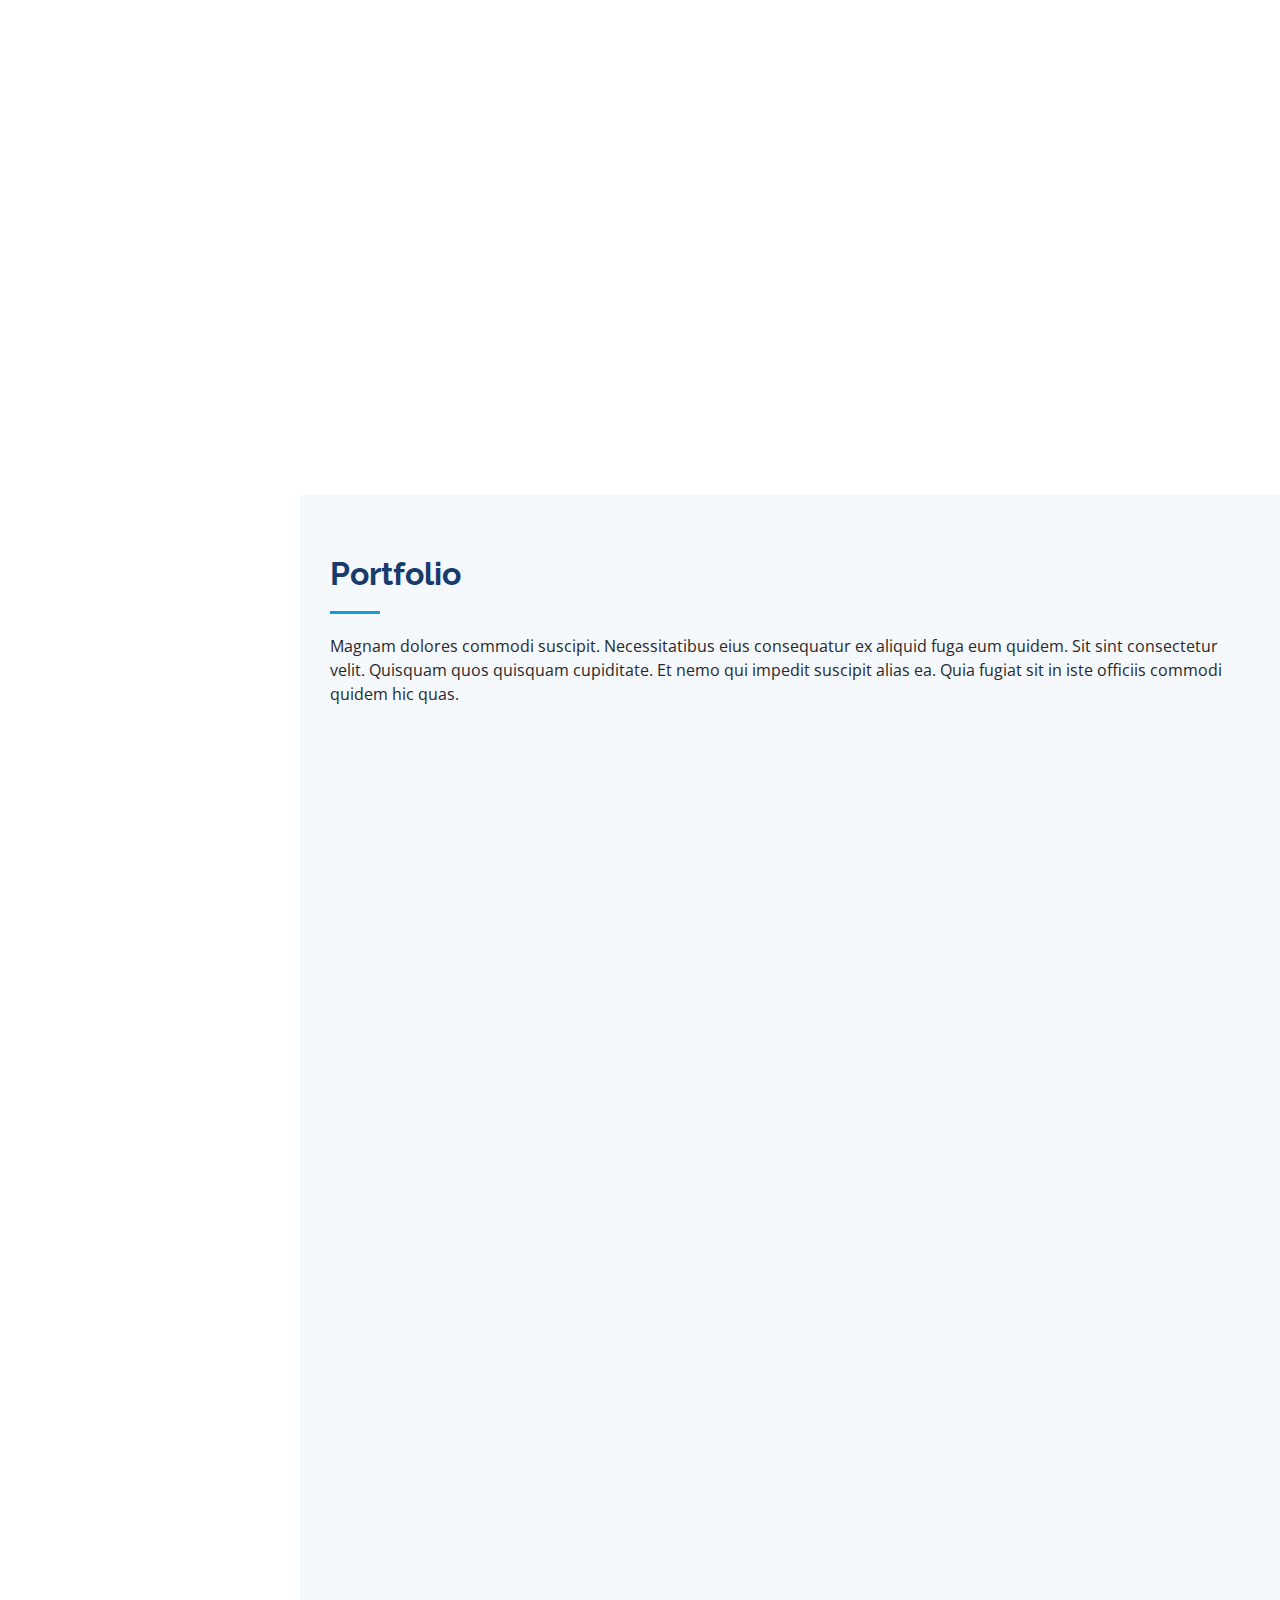
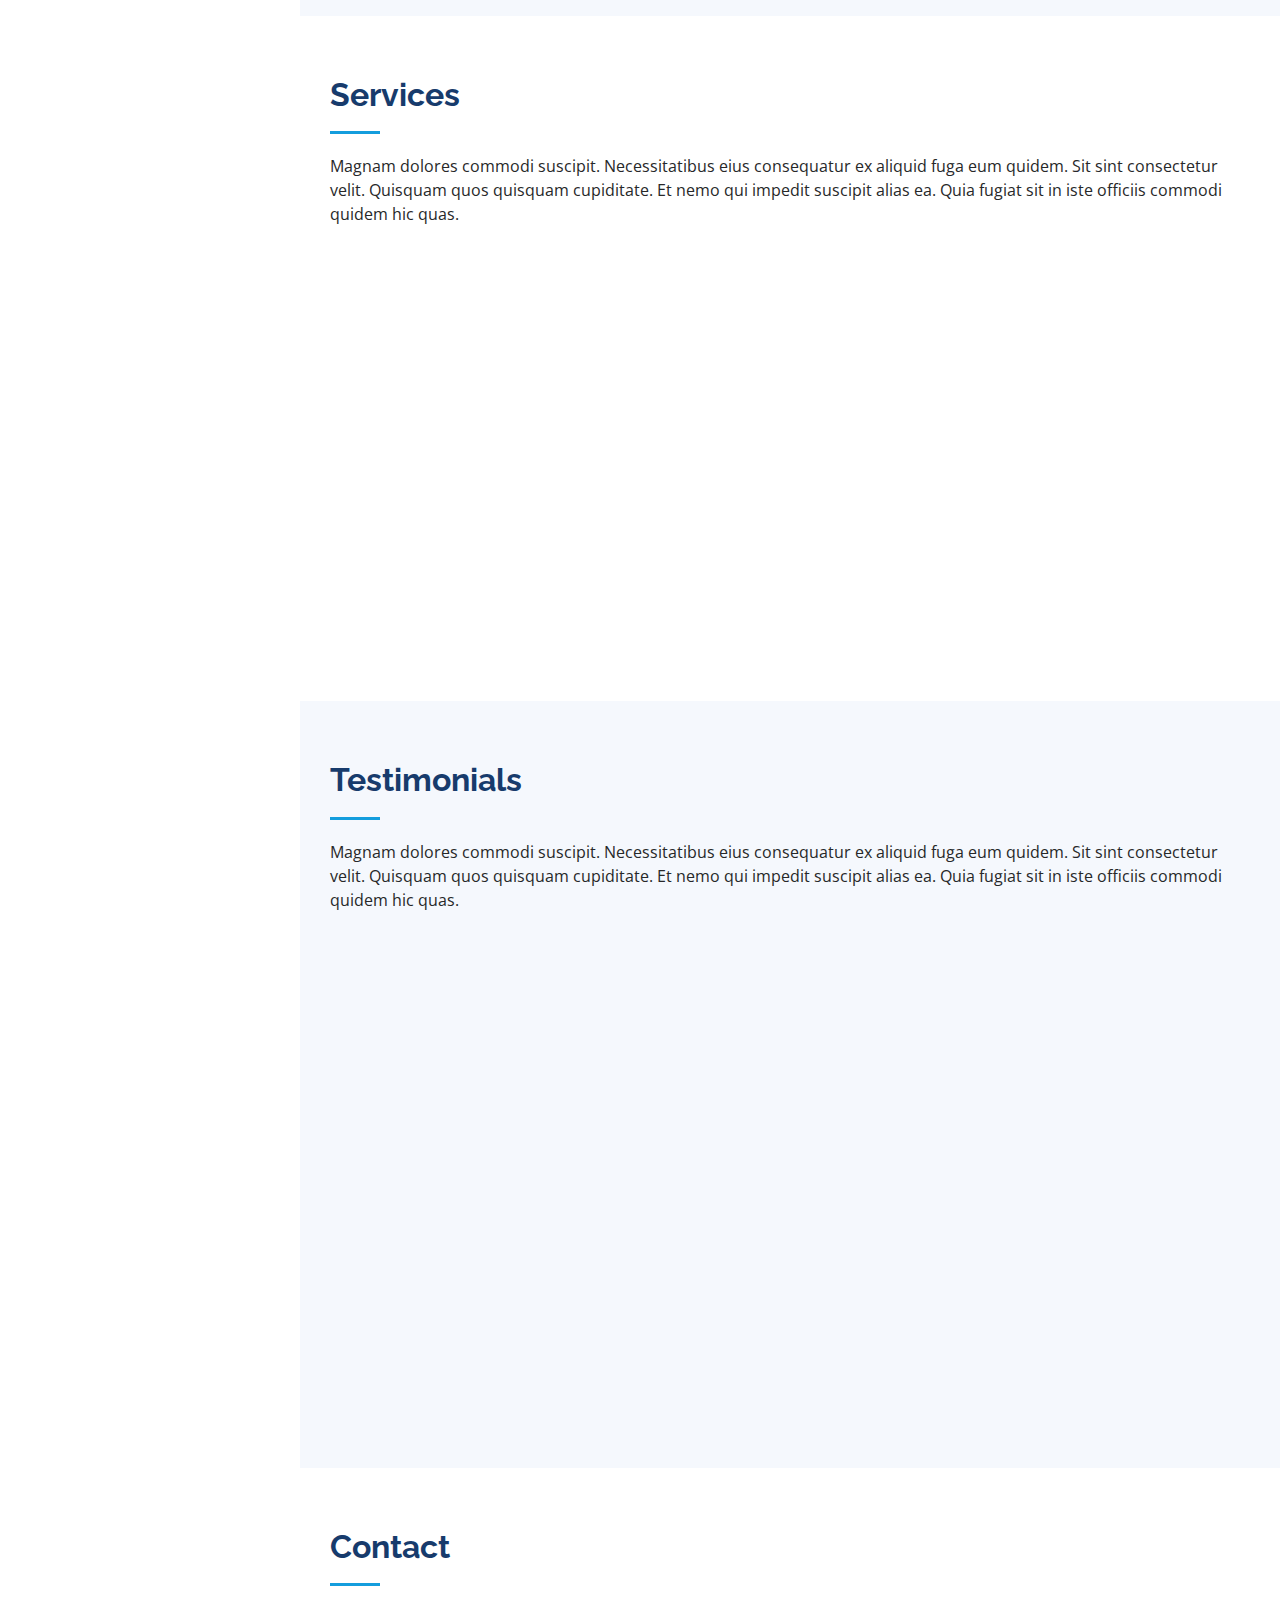
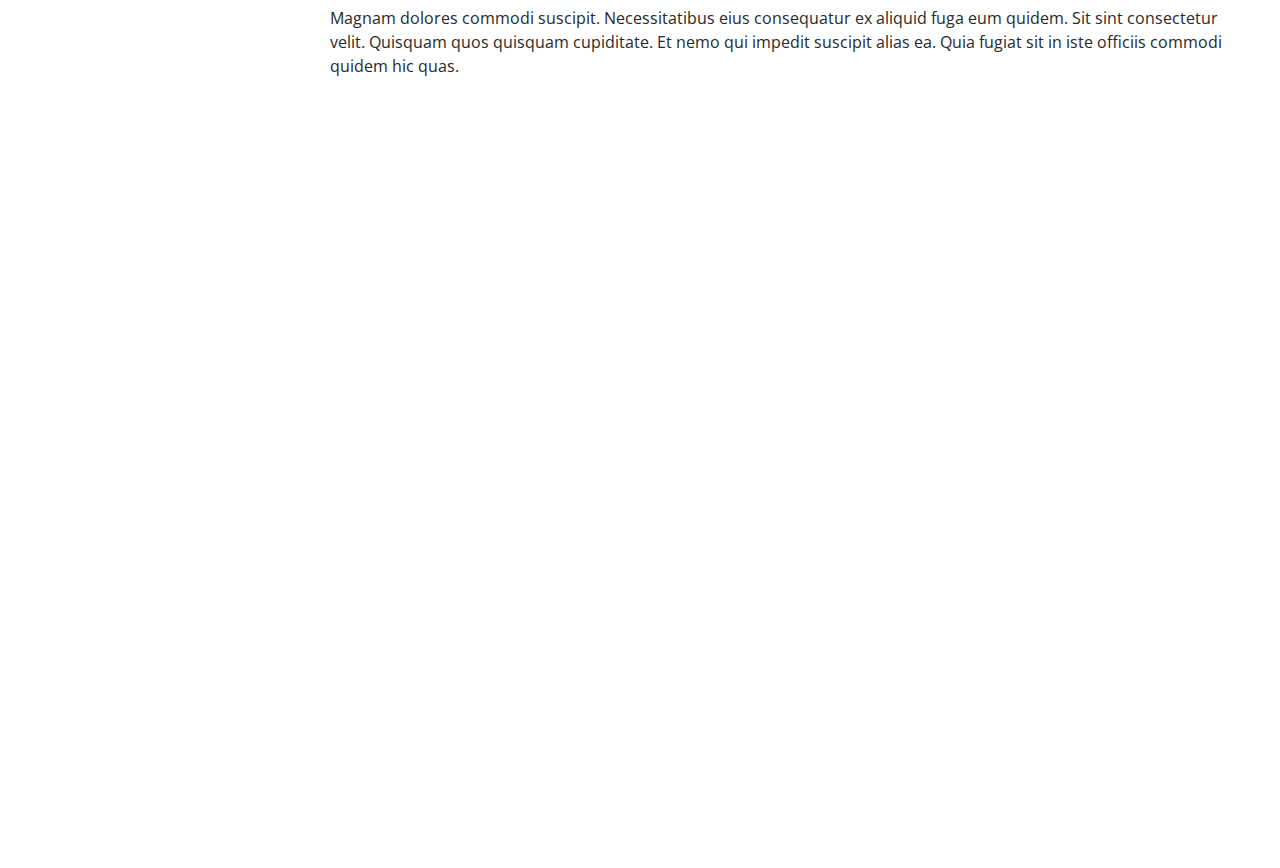
==== commit fb502703: "updates" ====
--- a/index.html
+++ b/index.html
@@ -1,662 +1,1118 @@
 <!DOCTYPE html>
 <html lang="en">
-
-<head>
-  <meta charset="utf-8">
-  <meta content="width=device-width, initial-scale=1.0" name="viewport">
-
-  <title>iPortfolio Bootstrap Template - Index</title>
-  <meta content="" name="description">
-  <meta content="" name="keywords">
-
-  <!-- Favicons -->
-  <link href="assets/img/favicon.png" rel="icon">
-  <link href="assets/img/apple-touch-icon.png" rel="apple-touch-icon">
-
-  <!-- Google Fonts -->
-  <link href="https://fonts.googleapis.com/css?family=Open+Sans:300,300i,400,400i,600,600i,700,700i|Raleway:300,300i,400,400i,500,500i,600,600i,700,700i|Poppins:300,300i,400,400i,500,500i,600,600i,700,700i" rel="stylesheet">
-
-  <!-- Vendor CSS Files -->
-  <link href="assets/vendor/aos/aos.css" rel="stylesheet">
-  <link href="assets/vendor/bootstrap/css/bootstrap.min.css" rel="stylesheet">
-  <link href="assets/vendor/bootstrap-icons/bootstrap-icons.css" rel="stylesheet">
-  <link href="assets/vendor/boxicons/css/boxicons.min.css" rel="stylesheet">
-  <link href="assets/vendor/glightbox/css/glightbox.min.css" rel="stylesheet">
-  <link href="assets/vendor/swiper/swiper-bundle.min.css" rel="stylesheet">
-
-  <!-- Template Main CSS File -->
-  <link href="assets/css/style.css" rel="stylesheet">
-
-  <!-- =======================================================
+  <head>
+    <meta charset="utf-8" />
+    <meta content="width=device-width, initial-scale=1.0" name="viewport" />
+
+    <title>David Yusaku Setiyono</title>
+    <meta content="" name="description" />
+    <meta content="" name="keywords" />
+
+    <!-- Favicons -->
+    <link href="assets/img/favicon.svg" rel="icon" />
+    <link href="assets/img/apple-touch-icon.png" rel="apple-touch-icon" />
+
+    <!-- Google Fonts -->
+    <link
+      href="https://fonts.googleapis.com/css?family=Open+Sans:300,300i,400,400i,600,600i,700,700i|Raleway:300,300i,400,400i,500,500i,600,600i,700,700i|Poppins:300,300i,400,400i,500,500i,600,600i,700,700i"
+      rel="stylesheet"
+    />
+
+    <!-- Vendor CSS Files -->
+    <link href="assets/vendor/aos/aos.css" rel="stylesheet" />
+    <link
+      href="assets/vendor/bootstrap/css/bootstrap.min.css"
+      rel="stylesheet"
+    />
+    <link
+      href="assets/vendor/bootstrap-icons/bootstrap-icons.css"
+      rel="stylesheet"
+    />
+    <link href="assets/vendor/boxicons/css/boxicons.min.css" rel="stylesheet" />
+    <link
+      href="assets/vendor/glightbox/css/glightbox.min.css"
+      rel="stylesheet"
+    />
+    <link href="assets/vendor/swiper/swiper-bundle.min.css" rel="stylesheet" />
+
+    <!-- Template Main CSS File -->
+    <link href="assets/css/style.css" rel="stylesheet" />
+
+    <!-- =======================================================
   * Template Name: iPortfolio
   * Updated: Sep 18 2023 with Bootstrap v5.3.2
   * Template URL: https://bootstrapmade.com/iportfolio-bootstrap-portfolio-websites-template/
   * Author: BootstrapMade.com
   * License: https://bootstrapmade.com/license/
   ======================================================== -->
-</head>
-
-<body>
-
-  <!-- ======= Mobile nav toggle button ======= -->
-  <i class="bi bi-list mobile-nav-toggle d-xl-none"></i>
-
-  <!-- ======= Header ======= -->
-  <header id="header">
-    <div class="d-flex flex-column">
-
-      <div class="profile">
-        <img src="assets/img/profile-img.jpg" alt="" class="img-fluid rounded-circle">
-        <h1 class="text-light"><a href="index.html">Alex Smith</a></h1>
-        <div class="social-links mt-3 text-center">
-          <a href="#" class="twitter"><i class="bx bxl-twitter"></i></a>
-          <a href="#" class="facebook"><i class="bx bxl-facebook"></i></a>
-          <a href="#" class="instagram"><i class="bx bxl-instagram"></i></a>
-          <a href="#" class="google-plus"><i class="bx bxl-skype"></i></a>
-          <a href="#" class="linkedin"><i class="bx bxl-linkedin"></i></a>
+  </head>
+
+  <body>
+    <!-- ======= Mobile nav toggle button ======= -->
+    <i class="bi bi-list mobile-nav-toggle d-xl-none"></i>
+
+    <!-- ======= Header ======= -->
+    <header id="header">
+      <div class="d-flex flex-column">
+        <div class="profile">
+          <img
+            src="assets/img/profile-img.jpg"
+            alt=""
+            class="img-fluid rounded-circle"
+          />
+          <h1 class="text-light"><a href="index.html">David Yusaku</a></h1>
+          <div class="social-links mt-3 text-center">
+            <a href="#" class="twitter"><i class="bx bxl-twitter"></i></a>
+            <a href="#" class="facebook"><i class="bx bxl-facebook"></i></a>
+            <a href="#" class="instagram"><i class="bx bxl-instagram"></i></a>
+            <a href="#" class="google-plus"><i class="bx bxl-skype"></i></a>
+            <a href="#" class="linkedin"><i class="bx bxl-linkedin"></i></a>
+          </div>
+        </div>
+
+        <nav id="navbar" class="nav-menu navbar">
+          <ul>
+            <li>
+              <a href="#hero" class="nav-link scrollto active"
+                ><i class="bx bx-home"></i> <span>Home</span></a
+              >
+            </li>
+            <li>
+              <a href="#about" class="nav-link scrollto"
+                ><i class="bx bx-user"></i> <span>About</span></a
+              >
+            </li>
+            <li>
+              <a href="#resume" class="nav-link scrollto"
+                ><i class="bx bx-file-blank"></i> <span>Resume</span></a
+              >
+            </li>
+            <li>
+              <a href="#portfolio" class="nav-link scrollto"
+                ><i class="bx bx-book-content"></i> <span>Portfolio</span></a
+              >
+            </li>
+            <li>
+              <a href="#services" class="nav-link scrollto"
+                ><i class="bx bx-server"></i> <span>Services</span></a
+              >
+            </li>
+            <li>
+              <a href="#contact" class="nav-link scrollto"
+                ><i class="bx bx-envelope"></i> <span>Contact</span></a
+              >
+            </li>
+          </ul>
+        </nav>
+        <!-- .nav-menu -->
+      </div>
+    </header>
+    <!-- End Header -->
+
+    <!-- ======= Hero Section ======= -->
+    <section
+      id="hero"
+      class="d-flex flex-column justify-content-center align-items-center"
+    >
+      <div class="hero-container" data-aos="fade-in">
+        <h1>David Yusaku</h1>
+        <p>
+          I'm a
+          <span
+            class="typed"
+            data-typed-items="Developer, Freelancer, Gamer, Photographer"
+          ></span>
+        </p>
+      </div>
+    </section>
+    <!-- End Hero -->
+
+    <main id="main">
+      <!-- ======= About Section ======= -->
+      <section id="about" class="about">
+        <div class="container">
+          <div class="section-title">
+            <h2>About</h2>
+            <p>
+              Magnam dolores commodi suscipit. Necessitatibus eius consequatur
+              ex aliquid fuga eum quidem. Sit sint consectetur velit. Quisquam
+              quos quisquam cupiditate. Et nemo qui impedit suscipit alias ea.
+              Quia fugiat sit in iste officiis commodi quidem hic quas.
+            </p>
+          </div>
+
+          <div class="row">
+            <div class="col-lg-4" data-aos="fade-right">
+              <img src="assets/img/profile-img.jpg" class="img-fluid" alt="" />
+            </div>
+            <div class="col-lg-8 pt-4 pt-lg-0 content" data-aos="fade-left">
+              <h3>UI/UX Designer &amp; Web Developer.</h3>
+              <p class="fst-italic">
+                Lorem ipsum dolor sit amet, consectetur adipiscing elit, sed do
+                eiusmod tempor incididunt ut labore et dolore magna aliqua.
+              </p>
+              <div class="row">
+                <div class="col-lg-6">
+                  <ul>
+                    <li>
+                      <i class="bi bi-chevron-right"></i>
+                      <strong>Birthday:</strong> <span>16 May 2001</span>
+                    </li>
+                    <li>
+                      <i class="bi bi-chevron-right"></i>
+                      <strong>Website:</strong>
+                      <span>davidyusaku-13.github.io</span>
+                    </li>
+                    <li>
+                      <i class="bi bi-chevron-right"></i>
+                      <strong>Phone:</strong> <span>+62 81-333-852-187</span>
+                    </li>
+                    <li>
+                      <i class="bi bi-chevron-right"></i>
+                      <strong>City:</strong> <span>Malang, Jawa Timur</span>
+                    </li>
+                  </ul>
+                </div>
+                <div class="col-lg-6">
+                  <ul>
+                    <li>
+                      <i class="bi bi-chevron-right"></i> <strong>Age:</strong>
+                      <span>22</span>
+                    </li>
+                    <li>
+                      <i class="bi bi-chevron-right"></i>
+                      <strong>Degree:</strong> <span>Bachelor</span>
+                    </li>
+                    <li>
+                      <i class="bi bi-chevron-right"></i>
+                      <strong>Email:</strong>
+                      <span>davidyusaku13@gmail.com</span>
+                    </li>
+                    <li>
+                      <i class="bi bi-chevron-right"></i>
+                      <strong>Freelance:</strong> <span>Available</span>
+                    </li>
+                  </ul>
+                </div>
+              </div>
+              <p>
+                Officiis eligendi itaque labore et dolorum mollitia officiis
+                optio vero. Quisquam sunt adipisci omnis et ut. Nulla
+                accusantium dolor incidunt officia tempore. Et eius omnis.
+                Cupiditate ut dicta maxime officiis quidem quia. Sed et
+                consectetur qui quia repellendus itaque neque. Aliquid amet
+                quidem ut quaerat cupiditate. Ab et eum qui repellendus omnis
+                culpa magni laudantium dolores.
+              </p>
+            </div>
+          </div>
+        </div>
+      </section>
+      <!-- End About Section -->
+
+      <!-- ======= Facts Section ======= -->
+      <section id="facts" class="facts">
+        <div class="container">
+          <div class="section-title">
+            <h2>Facts</h2>
+            <p>
+              Magnam dolores commodi suscipit. Necessitatibus eius consequatur
+              ex aliquid fuga eum quidem. Sit sint consectetur velit. Quisquam
+              quos quisquam cupiditate. Et nemo qui impedit suscipit alias ea.
+              Quia fugiat sit in iste officiis commodi quidem hic quas.
+            </p>
+          </div>
+
+          <div class="row no-gutters">
+            <div
+              class="col-lg-3 col-md-6 d-md-flex align-items-md-stretch"
+              data-aos="fade-up"
+            >
+              <div class="count-box">
+                <i class="bi bi-emoji-smile"></i>
+                <span
+                  data-purecounter-start="0"
+                  data-purecounter-end="232"
+                  data-purecounter-duration="1"
+                  class="purecounter"
+                ></span>
+                <p><strong>Happy Clients</strong> consequuntur quae</p>
+              </div>
+            </div>
+
+            <div
+              class="col-lg-3 col-md-6 d-md-flex align-items-md-stretch"
+              data-aos="fade-up"
+              data-aos-delay="100"
+            >
+              <div class="count-box">
+                <i class="bi bi-journal-richtext"></i>
+                <span
+                  data-purecounter-start="0"
+                  data-purecounter-end="521"
+                  data-purecounter-duration="1"
+                  class="purecounter"
+                ></span>
+                <p><strong>Projects</strong> adipisci atque cum quia aut</p>
+              </div>
+            </div>
+
+            <div
+              class="col-lg-3 col-md-6 d-md-flex align-items-md-stretch"
+              data-aos="fade-up"
+              data-aos-delay="200"
+            >
+              <div class="count-box">
+                <i class="bi bi-headset"></i>
+                <span
+                  data-purecounter-start="0"
+                  data-purecounter-end="1453"
+                  data-purecounter-duration="1"
+                  class="purecounter"
+                ></span>
+                <p><strong>Hours Of Support</strong> aut commodi quaerat</p>
+              </div>
+            </div>
+
+            <div
+              class="col-lg-3 col-md-6 d-md-flex align-items-md-stretch"
+              data-aos="fade-up"
+              data-aos-delay="300"
+            >
+              <div class="count-box">
+                <i class="bi bi-people"></i>
+                <span
+                  data-purecounter-start="0"
+                  data-purecounter-end="32"
+                  data-purecounter-duration="1"
+                  class="purecounter"
+                ></span>
+                <p><strong>Hard Workers</strong> rerum asperiores dolor</p>
+              </div>
+            </div>
+          </div>
+        </div>
+      </section>
+      <!-- End Facts Section -->
+
+      <!-- ======= Skills Section ======= -->
+      <section id="skills" class="skills section-bg">
+        <div class="container">
+          <div class="section-title">
+            <h2>Skills</h2>
+            <p>
+              Magnam dolores commodi suscipit. Necessitatibus eius consequatur
+              ex aliquid fuga eum quidem. Sit sint consectetur velit. Quisquam
+              quos quisquam cupiditate. Et nemo qui impedit suscipit alias ea.
+              Quia fugiat sit in iste officiis commodi quidem hic quas.
+            </p>
+          </div>
+
+          <div class="row skills-content">
+            <div class="col-lg-6" data-aos="fade-up">
+              <div class="progress">
+                <span class="skill">HTML <i class="val">100%</i></span>
+                <div class="progress-bar-wrap">
+                  <div
+                    class="progress-bar"
+                    role="progressbar"
+                    aria-valuenow="100"
+                    aria-valuemin="0"
+                    aria-valuemax="100"
+                  ></div>
+                </div>
+              </div>
+
+              <div class="progress">
+                <span class="skill">CSS <i class="val">90%</i></span>
+                <div class="progress-bar-wrap">
+                  <div
+                    class="progress-bar"
+                    role="progressbar"
+                    aria-valuenow="90"
+                    aria-valuemin="0"
+                    aria-valuemax="100"
+                  ></div>
+                </div>
+              </div>
+
+              <div class="progress">
+                <span class="skill">JavaScript <i class="val">75%</i></span>
+                <div class="progress-bar-wrap">
+                  <div
+                    class="progress-bar"
+                    role="progressbar"
+                    aria-valuenow="75"
+                    aria-valuemin="0"
+                    aria-valuemax="100"
+                  ></div>
+                </div>
+              </div>
+            </div>
+
+            <div class="col-lg-6" data-aos="fade-up" data-aos-delay="100">
+              <div class="progress">
+                <span class="skill">PHP <i class="val">80%</i></span>
+                <div class="progress-bar-wrap">
+                  <div
+                    class="progress-bar"
+                    role="progressbar"
+                    aria-valuenow="80"
+                    aria-valuemin="0"
+                    aria-valuemax="100"
+                  ></div>
+                </div>
+              </div>
+
+              <div class="progress">
+                <span class="skill">WordPress/CMS <i class="val">90%</i></span>
+                <div class="progress-bar-wrap">
+                  <div
+                    class="progress-bar"
+                    role="progressbar"
+                    aria-valuenow="90"
+                    aria-valuemin="0"
+                    aria-valuemax="100"
+                  ></div>
+                </div>
+              </div>
+
+              <div class="progress">
+                <span class="skill">Photoshop <i class="val">55%</i></span>
+                <div class="progress-bar-wrap">
+                  <div
+                    class="progress-bar"
+                    role="progressbar"
+                    aria-valuenow="55"
+                    aria-valuemin="0"
+                    aria-valuemax="100"
+                  ></div>
+                </div>
+              </div>
+            </div>
+          </div>
+        </div>
+      </section>
+      <!-- End Skills Section -->
+
+      <!-- ======= Resume Section ======= -->
+      <section id="resume" class="resume">
+        <div class="container">
+          <div class="section-title">
+            <h2>Resume</h2>
+            <p>
+              Magnam dolores commodi suscipit. Necessitatibus eius consequatur
+              ex aliquid fuga eum quidem. Sit sint consectetur velit. Quisquam
+              quos quisquam cupiditate. Et nemo qui impedit suscipit alias ea.
+              Quia fugiat sit in iste officiis commodi quidem hic quas.
+            </p>
+          </div>
+
+          <div class="row">
+            <div class="col-lg-6" data-aos="fade-up">
+              <h3 class="resume-title">Sumary</h3>
+              <div class="resume-item pb-0">
+                <h4>David Yusaku</h4>
+                <p>
+                  <em
+                    >Innovative and deadline-driven Graphic Designer with 3+
+                    years of experience designing and developing user-centered
+                    digital/print marketing material from initial concept to
+                    final, polished deliverable.</em
+                  >
+                </p>
+                <ul>
+                  <li>Portland par 127,Orlando, FL</li>
+                  <li>(123) 456-7891</li>
+                  <li>alice.barkley@example.com</li>
+                </ul>
+              </div>
+
+              <h3 class="resume-title">Education</h3>
+              <div class="resume-item">
+                <h4>Master of Fine Arts &amp; Graphic Design</h4>
+                <h5>2015 - 2016</h5>
+                <p><em>Rochester Institute of Technology, Rochester, NY</em></p>
+                <p>
+                  Qui deserunt veniam. Et sed aliquam labore tempore sed
+                  quisquam iusto autem sit. Ea vero voluptatum qui ut
+                  dignissimos deleniti nerada porti sand markend
+                </p>
+              </div>
+              <div class="resume-item">
+                <h4>Bachelor of Fine Arts &amp; Graphic Design</h4>
+                <h5>2010 - 2014</h5>
+                <p><em>Rochester Institute of Technology, Rochester, NY</em></p>
+                <p>
+                  Quia nobis sequi est occaecati aut. Repudiandae et iusto quae
+                  reiciendis et quis Eius vel ratione eius unde vitae rerum
+                  voluptates asperiores voluptatem Earum molestiae consequatur
+                  neque etlon sader mart dila
+                </p>
+              </div>
+            </div>
+            <div class="col-lg-6" data-aos="fade-up" data-aos-delay="100">
+              <h3 class="resume-title">Professional Experience</h3>
+              <div class="resume-item">
+                <h4>Senior graphic design specialist</h4>
+                <h5>2019 - Present</h5>
+                <p><em>Experion, New York, NY </em></p>
+                <ul>
+                  <li>
+                    Lead in the design, development, and implementation of the
+                    graphic, layout, and production communication materials
+                  </li>
+                  <li>
+                    Delegate tasks to the 7 members of the design team and
+                    provide counsel on all aspects of the project.
+                  </li>
+                  <li>
+                    Supervise the assessment of all graphic materials in order
+                    to ensure quality and accuracy of the design
+                  </li>
+                  <li>
+                    Oversee the efficient use of production project budgets
+                    ranging from $2,000 - $25,000
+                  </li>
+                </ul>
+              </div>
+              <div class="resume-item">
+                <h4>Graphic design specialist</h4>
+                <h5>2017 - 2018</h5>
+                <p><em>Stepping Stone Advertising, New York, NY</em></p>
+                <ul>
+                  <li>
+                    Developed numerous marketing programs (logos,
+                    brochures,infographics, presentations, and advertisements).
+                  </li>
+                  <li>
+                    Managed up to 5 projects or tasks at a given time while
+                    under pressure
+                  </li>
+                  <li>
+                    Recommended and consulted with clients on the most
+                    appropriate graphic design
+                  </li>
+                  <li>
+                    Created 4+ design presentations and proposals a month for
+                    clients and account managers
+                  </li>
+                </ul>
+              </div>
+            </div>
+          </div>
+        </div>
+      </section>
+      <!-- End Resume Section -->
+
+      <!-- ======= Portfolio Section ======= -->
+      <section id="portfolio" class="portfolio section-bg">
+        <div class="container">
+          <div class="section-title">
+            <h2>Portfolio</h2>
+            <p>
+              Magnam dolores commodi suscipit. Necessitatibus eius consequatur
+              ex aliquid fuga eum quidem. Sit sint consectetur velit. Quisquam
+              quos quisquam cupiditate. Et nemo qui impedit suscipit alias ea.
+              Quia fugiat sit in iste officiis commodi quidem hic quas.
+            </p>
+          </div>
+
+          <div class="row" data-aos="fade-up">
+            <div class="col-lg-12 d-flex justify-content-center">
+              <ul id="portfolio-flters">
+                <li data-filter="*" class="filter-active">All</li>
+                <li data-filter=".filter-app">App</li>
+                <li data-filter=".filter-card">Card</li>
+                <li data-filter=".filter-web">Web</li>
+              </ul>
+            </div>
+          </div>
+
+          <div
+            class="row portfolio-container"
+            data-aos="fade-up"
+            data-aos-delay="100"
+          >
+            <div class="col-lg-4 col-md-6 portfolio-item filter-app">
+              <div class="portfolio-wrap">
+                <img
+                  src="assets/img/portfolio/portfolio-1.jpg"
+                  class="img-fluid"
+                  alt=""
+                />
+                <div class="portfolio-links">
+                  <a
+                    href="assets/img/portfolio/portfolio-1.jpg"
+                    data-gallery="portfolioGallery"
+                    class="portfolio-lightbox"
+                    title="App 1"
+                    ><i class="bx bx-plus"></i
+                  ></a>
+                  <a href="portfolio-details.html" title="More Details"
+                    ><i class="bx bx-link"></i
+                  ></a>
+                </div>
+              </div>
+            </div>
+
+            <div class="col-lg-4 col-md-6 portfolio-item filter-web">
+              <div class="portfolio-wrap">
+                <img
+                  src="assets/img/portfolio/portfolio-2.jpg"
+                  class="img-fluid"
+                  alt=""
+                />
+                <div class="portfolio-links">
+                  <a
+                    href="assets/img/portfolio/portfolio-2.jpg"
+                    data-gallery="portfolioGallery"
+                    class="portfolio-lightbox"
+                    title="Web 3"
+                    ><i class="bx bx-plus"></i
+                  ></a>
+                  <a href="portfolio-details.html" title="More Details"
+                    ><i class="bx bx-link"></i
+                  ></a>
+                </div>
+              </div>
+            </div>
+
+            <div class="col-lg-4 col-md-6 portfolio-item filter-app">
+              <div class="portfolio-wrap">
+                <img
+                  src="assets/img/portfolio/portfolio-3.jpg"
+                  class="img-fluid"
+                  alt=""
+                />
+                <div class="portfolio-links">
+                  <a
+                    href="assets/img/portfolio/portfolio-3.jpg"
+                    data-gallery="portfolioGallery"
+                    class="portfolio-lightbox"
+                    title="App 2"
+                    ><i class="bx bx-plus"></i
+                  ></a>
+                  <a href="portfolio-details.html" title="More Details"
+                    ><i class="bx bx-link"></i
+                  ></a>
+                </div>
+              </div>
+            </div>
+
+            <div class="col-lg-4 col-md-6 portfolio-item filter-card">
+              <div class="portfolio-wrap">
+                <img
+                  src="assets/img/portfolio/portfolio-4.jpg"
+                  class="img-fluid"
+                  alt=""
+                />
+                <div class="portfolio-links">
+                  <a
+                    href="assets/img/portfolio/portfolio-4.jpg"
+                    data-gallery="portfolioGallery"
+                    class="portfolio-lightbox"
+                    title="Card 2"
+                    ><i class="bx bx-plus"></i
+                  ></a>
+                  <a href="portfolio-details.html" title="More Details"
+                    ><i class="bx bx-link"></i
+                  ></a>
+                </div>
+              </div>
+            </div>
+
+            <div class="col-lg-4 col-md-6 portfolio-item filter-web">
+              <div class="portfolio-wrap">
+                <img
+                  src="assets/img/portfolio/portfolio-5.jpg"
+                  class="img-fluid"
+                  alt=""
+                />
+                <div class="portfolio-links">
+                  <a
+                    href="assets/img/portfolio/portfolio-5.jpg"
+                    data-gallery="portfolioGallery"
+                    class="portfolio-lightbox"
+                    title="Web 2"
+                    ><i class="bx bx-plus"></i
+                  ></a>
+                  <a href="portfolio-details.html" title="More Details"
+                    ><i class="bx bx-link"></i
+                  ></a>
+                </div>
+              </div>
+            </div>
+
+            <div class="col-lg-4 col-md-6 portfolio-item filter-app">
+              <div class="portfolio-wrap">
+                <img
+                  src="assets/img/portfolio/portfolio-6.jpg"
+                  class="img-fluid"
+                  alt=""
+                />
+                <div class="portfolio-links">
+                  <a
+                    href="assets/img/portfolio/portfolio-6.jpg"
+                    data-gallery="portfolioGallery"
+                    class="portfolio-lightbox"
+                    title="App 3"
+                    ><i class="bx bx-plus"></i
+                  ></a>
+                  <a href="portfolio-details.html" title="More Details"
+                    ><i class="bx bx-link"></i
+                  ></a>
+                </div>
+              </div>
+            </div>
+
+            <div class="col-lg-4 col-md-6 portfolio-item filter-card">
+              <div class="portfolio-wrap">
+                <img
+                  src="assets/img/portfolio/portfolio-7.jpg"
+                  class="img-fluid"
+                  alt=""
+                />
+                <div class="portfolio-links">
+                  <a
+                    href="assets/img/portfolio/portfolio-7.jpg"
+                    data-gallery="portfolioGallery"
+                    class="portfolio-lightbox"
+                    title="Card 1"
+                    ><i class="bx bx-plus"></i
+                  ></a>
+                  <a href="portfolio-details.html" title="More Details"
+                    ><i class="bx bx-link"></i
+                  ></a>
+                </div>
+              </div>
+            </div>
+
+            <div class="col-lg-4 col-md-6 portfolio-item filter-card">
+              <div class="portfolio-wrap">
+                <img
+                  src="assets/img/portfolio/portfolio-8.jpg"
+                  class="img-fluid"
+                  alt=""
+                />
+                <div class="portfolio-links">
+                  <a
+                    href="assets/img/portfolio/portfolio-8.jpg"
+                    data-gallery="portfolioGallery"
+                    class="portfolio-lightbox"
+                    title="Card 3"
+                    ><i class="bx bx-plus"></i
+                  ></a>
+                  <a href="portfolio-details.html" title="More Details"
+                    ><i class="bx bx-link"></i
+                  ></a>
+                </div>
+              </div>
+            </div>
+
+            <div class="col-lg-4 col-md-6 portfolio-item filter-web">
+              <div class="portfolio-wrap">
+                <img
+                  src="assets/img/portfolio/portfolio-9.jpg"
+                  class="img-fluid"
+                  alt=""
+                />
+                <div class="portfolio-links">
+                  <a
+                    href="assets/img/portfolio/portfolio-9.jpg"
+                    data-gallery="portfolioGallery"
+                    class="portfolio-lightbox"
+                    title="Web 3"
+                    ><i class="bx bx-plus"></i
+                  ></a>
+                  <a href="portfolio-details.html" title="More Details"
+                    ><i class="bx bx-link"></i
+                  ></a>
+                </div>
+              </div>
+            </div>
+          </div>
+        </div>
+      </section>
+      <!-- End Portfolio Section -->
+
+      <!-- ======= Services Section ======= -->
+      <section id="services" class="services">
+        <div class="container">
+          <div class="section-title">
+            <h2>Services</h2>
+            <p>
+              Magnam dolores commodi suscipit. Necessitatibus eius consequatur
+              ex aliquid fuga eum quidem. Sit sint consectetur velit. Quisquam
+              quos quisquam cupiditate. Et nemo qui impedit suscipit alias ea.
+              Quia fugiat sit in iste officiis commodi quidem hic quas.
+            </p>
+          </div>
+
+          <div class="row">
+            <div class="col-lg-4 col-md-6 icon-box" data-aos="fade-up">
+              <div class="icon"><i class="bi bi-briefcase"></i></div>
+              <h4 class="title"><a href="">Lorem Ipsum</a></h4>
+              <p class="description">
+                Voluptatum deleniti atque corrupti quos dolores et quas
+                molestias excepturi sint occaecati cupiditate non provident
+              </p>
+            </div>
+            <div
+              class="col-lg-4 col-md-6 icon-box"
+              data-aos="fade-up"
+              data-aos-delay="100"
+            >
+              <div class="icon"><i class="bi bi-card-checklist"></i></div>
+              <h4 class="title"><a href="">Dolor Sitema</a></h4>
+              <p class="description">
+                Minim veniam, quis nostrud exercitation ullamco laboris nisi ut
+                aliquip ex ea commodo consequat tarad limino ata
+              </p>
+            </div>
+            <div
+              class="col-lg-4 col-md-6 icon-box"
+              data-aos="fade-up"
+              data-aos-delay="200"
+            >
+              <div class="icon"><i class="bi bi-bar-chart"></i></div>
+              <h4 class="title"><a href="">Sed ut perspiciatis</a></h4>
+              <p class="description">
+                Duis aute irure dolor in reprehenderit in voluptate velit esse
+                cillum dolore eu fugiat nulla pariatur
+              </p>
+            </div>
+            <div
+              class="col-lg-4 col-md-6 icon-box"
+              data-aos="fade-up"
+              data-aos-delay="300"
+            >
+              <div class="icon"><i class="bi bi-binoculars"></i></div>
+              <h4 class="title"><a href="">Magni Dolores</a></h4>
+              <p class="description">
+                Excepteur sint occaecat cupidatat non proident, sunt in culpa
+                qui officia deserunt mollit anim id est laborum
+              </p>
+            </div>
+            <div
+              class="col-lg-4 col-md-6 icon-box"
+              data-aos="fade-up"
+              data-aos-delay="400"
+            >
+              <div class="icon"><i class="bi bi-brightness-high"></i></div>
+              <h4 class="title"><a href="">Nemo Enim</a></h4>
+              <p class="description">
+                At vero eos et accusamus et iusto odio dignissimos ducimus qui
+                blanditiis praesentium voluptatum deleniti atque
+              </p>
+            </div>
+            <div
+              class="col-lg-4 col-md-6 icon-box"
+              data-aos="fade-up"
+              data-aos-delay="500"
+            >
+              <div class="icon"><i class="bi bi-calendar4-week"></i></div>
+              <h4 class="title"><a href="">Eiusmod Tempor</a></h4>
+              <p class="description">
+                Et harum quidem rerum facilis est et expedita distinctio. Nam
+                libero tempore, cum soluta nobis est eligendi
+              </p>
+            </div>
+          </div>
+        </div>
+      </section>
+      <!-- End Services Section -->
+
+      <!-- ======= Testimonials Section ======= -->
+      <section id="testimonials" class="testimonials section-bg">
+        <div class="container">
+          <div class="section-title">
+            <h2>Testimonials</h2>
+            <p>
+              Magnam dolores commodi suscipit. Necessitatibus eius consequatur
+              ex aliquid fuga eum quidem. Sit sint consectetur velit. Quisquam
+              quos quisquam cupiditate. Et nemo qui impedit suscipit alias ea.
+              Quia fugiat sit in iste officiis commodi quidem hic quas.
+            </p>
+          </div>
+
+          <div
+            class="testimonials-slider swiper"
+            data-aos="fade-up"
+            data-aos-delay="100"
+          >
+            <div class="swiper-wrapper">
+              <div class="swiper-slide">
+                <div class="testimonial-item" data-aos="fade-up">
+                  <p>
+                    <i class="bx bxs-quote-alt-left quote-icon-left"></i>
+                    Proin iaculis purus consequat sem cure digni ssim donec
+                    porttitora entum suscipit rhoncus. Accusantium quam,
+                    ultricies eget id, aliquam eget nibh et. Maecen aliquam,
+                    risus at semper.
+                    <i class="bx bxs-quote-alt-right quote-icon-right"></i>
+                  </p>
+                  <img
+                    src="assets/img/testimonials/testimonials-1.jpg"
+                    class="testimonial-img"
+                    alt=""
+                  />
+                  <h3>Saul Goodman</h3>
+                  <h4>Ceo &amp; Founder</h4>
+                </div>
+              </div>
+              <!-- End testimonial item -->
+
+              <div class="swiper-slide">
+                <div
+                  class="testimonial-item"
+                  data-aos="fade-up"
+                  data-aos-delay="100"
+                >
+                  <p>
+                    <i class="bx bxs-quote-alt-left quote-icon-left"></i>
+                    Export tempor illum tamen malis malis eram quae irure esse
+                    labore quem cillum quid cillum eram malis quorum velit fore
+                    eram velit sunt aliqua noster fugiat irure amet legam anim
+                    culpa.
+                    <i class="bx bxs-quote-alt-right quote-icon-right"></i>
+                  </p>
+                  <img
+                    src="assets/img/testimonials/testimonials-2.jpg"
+                    class="testimonial-img"
+                    alt=""
+                  />
+                  <h3>Sara Wilsson</h3>
+                  <h4>Designer</h4>
+                </div>
+              </div>
+              <!-- End testimonial item -->
+
+              <div class="swiper-slide">
+                <div
+                  class="testimonial-item"
+                  data-aos="fade-up"
+                  data-aos-delay="200"
+                >
+                  <p>
+                    <i class="bx bxs-quote-alt-left quote-icon-left"></i>
+                    Enim nisi quem export duis labore cillum quae magna enim
+                    sint quorum nulla quem veniam duis minim tempor labore quem
+                    eram duis noster aute amet eram fore quis sint minim.
+                    <i class="bx bxs-quote-alt-right quote-icon-right"></i>
+                  </p>
+                  <img
+                    src="assets/img/testimonials/testimonials-3.jpg"
+                    class="testimonial-img"
+                    alt=""
+                  />
+                  <h3>Jena Karlis</h3>
+                  <h4>Store Owner</h4>
+                </div>
+              </div>
+              <!-- End testimonial item -->
+
+              <div class="swiper-slide">
+                <div
+                  class="testimonial-item"
+                  data-aos="fade-up"
+                  data-aos-delay="300"
+                >
+                  <p>
+                    <i class="bx bxs-quote-alt-left quote-icon-left"></i>
+                    Fugiat enim eram quae cillum dolore dolor amet nulla culpa
+                    multos export minim fugiat minim velit minim dolor enim duis
+                    veniam ipsum anim magna sunt elit fore quem dolore labore
+                    illum veniam.
+                    <i class="bx bxs-quote-alt-right quote-icon-right"></i>
+                  </p>
+                  <img
+                    src="assets/img/testimonials/testimonials-4.jpg"
+                    class="testimonial-img"
+                    alt=""
+                  />
+                  <h3>Matt Brandon</h3>
+                  <h4>Freelancer</h4>
+                </div>
+              </div>
+              <!-- End testimonial item -->
+
+              <div class="swiper-slide">
+                <div
+                  class="testimonial-item"
+                  data-aos="fade-up"
+                  data-aos-delay="400"
+                >
+                  <p>
+                    <i class="bx bxs-quote-alt-left quote-icon-left"></i>
+                    Quis quorum aliqua sint quem legam fore sunt eram irure
+                    aliqua veniam tempor noster veniam enim culpa labore duis
+                    sunt culpa nulla illum cillum fugiat legam esse veniam culpa
+                    fore nisi cillum quid.
+                    <i class="bx bxs-quote-alt-right quote-icon-right"></i>
+                  </p>
+                  <img
+                    src="assets/img/testimonials/testimonials-5.jpg"
+                    class="testimonial-img"
+                    alt=""
+                  />
+                  <h3>John Larson</h3>
+                  <h4>Entrepreneur</h4>
+                </div>
+              </div>
+              <!-- End testimonial item -->
+            </div>
+            <div class="swiper-pagination"></div>
+          </div>
+        </div>
+      </section>
+      <!-- End Testimonials Section -->
+
+      <!-- ======= Contact Section ======= -->
+      <section id="contact" class="contact">
+        <div class="container">
+          <div class="section-title">
+            <h2>Contact</h2>
+            <p>
+              Magnam dolores commodi suscipit. Necessitatibus eius consequatur
+              ex aliquid fuga eum quidem. Sit sint consectetur velit. Quisquam
+              quos quisquam cupiditate. Et nemo qui impedit suscipit alias ea.
+              Quia fugiat sit in iste officiis commodi quidem hic quas.
+            </p>
+          </div>
+
+          <div class="row" data-aos="fade-in">
+            <div class="col-lg-5 d-flex align-items-stretch">
+              <div class="info">
+                <div class="address">
+                  <i class="bi bi-geo-alt"></i>
+                  <h4>Location:</h4>
+                  <p>A108 Adam Street, New York, NY 535022</p>
+                </div>
+
+                <div class="email">
+                  <i class="bi bi-envelope"></i>
+                  <h4>Email:</h4>
+                  <p>info@example.com</p>
+                </div>
+
+                <div class="phone">
+                  <i class="bi bi-phone"></i>
+                  <h4>Call:</h4>
+                  <p>+1 5589 55488 55s</p>
+                </div>
+
+                <iframe
+                  src="https://www.google.com/maps/embed?pb=!1m14!1m8!1m3!1d12097.433213460943!2d-74.0062269!3d40.7101282!3m2!1i1024!2i768!4f13.1!3m3!1m2!1s0x0%3A0xb89d1fe6bc499443!2sDowntown+Conference+Center!5e0!3m2!1smk!2sbg!4v1539943755621"
+                  frameborder="0"
+                  style="border: 0; width: 100%; height: 290px"
+                  allowfullscreen
+                ></iframe>
+              </div>
+            </div>
+
+            <div class="col-lg-7 mt-5 mt-lg-0 d-flex align-items-stretch">
+              <form
+                action="forms/contact.php"
+                method="post"
+                role="form"
+                class="php-email-form"
+              >
+                <div class="row">
+                  <div class="form-group col-md-6">
+                    <label for="name">Your Name</label>
+                    <input
+                      type="text"
+                      name="name"
+                      class="form-control"
+                      id="name"
+                      required
+                    />
+                  </div>
+                  <div class="form-group col-md-6">
+                    <label for="name">Your Email</label>
+                    <input
+                      type="email"
+                      class="form-control"
+                      name="email"
+                      id="email"
+                      required
+                    />
+                  </div>
+                </div>
+                <div class="form-group">
+                  <label for="name">Subject</label>
+                  <input
+                    type="text"
+                    class="form-control"
+                    name="subject"
+                    id="subject"
+                    required
+                  />
+                </div>
+                <div class="form-group">
+                  <label for="name">Message</label>
+                  <textarea
+                    class="form-control"
+                    name="message"
+                    rows="10"
+                    required
+                  ></textarea>
+                </div>
+                <div class="my-3">
+                  <div class="loading">Loading</div>
+                  <div class="error-message"></div>
+                  <div class="sent-message">
+                    Your message has been sent. Thank you!
+                  </div>
+                </div>
+                <div class="text-center">
+                  <button type="submit">Send Message</button>
+                </div>
+              </form>
+            </div>
+          </div>
+        </div>
+      </section>
+      <!-- End Contact Section -->
+    </main>
+    <!-- End #main -->
+
+    <!-- ======= Footer ======= -->
+    <footer id="footer">
+      <div class="container">
+        <div class="copyright">
+          &copy; Copyright <strong><span>iPortfolio</span></strong>
+        </div>
+        <div class="credits">
+          <!-- All the links in the footer should remain intact. -->
+          <!-- You can delete the links only if you purchased the pro version. -->
+          <!-- Licensing information: https://bootstrapmade.com/license/ -->
+          <!-- Purchase the pro version with working PHP/AJAX contact form: https://bootstrapmade.com/iportfolio-bootstrap-portfolio-websites-template/ -->
+          Designed by <a href="https://bootstrapmade.com/">BootstrapMade</a>
         </div>
       </div>
-
-      <nav id="navbar" class="nav-menu navbar">
-        <ul>
-          <li><a href="#hero" class="nav-link scrollto active"><i class="bx bx-home"></i> <span>Home</span></a></li>
-          <li><a href="#about" class="nav-link scrollto"><i class="bx bx-user"></i> <span>About</span></a></li>
-          <li><a href="#resume" class="nav-link scrollto"><i class="bx bx-file-blank"></i> <span>Resume</span></a></li>
-          <li><a href="#portfolio" class="nav-link scrollto"><i class="bx bx-book-content"></i> <span>Portfolio</span></a></li>
-          <li><a href="#services" class="nav-link scrollto"><i class="bx bx-server"></i> <span>Services</span></a></li>
-          <li><a href="#contact" class="nav-link scrollto"><i class="bx bx-envelope"></i> <span>Contact</span></a></li>
-        </ul>
-      </nav><!-- .nav-menu -->
-    </div>
-  </header><!-- End Header -->
-
-  <!-- ======= Hero Section ======= -->
-  <section id="hero" class="d-flex flex-column justify-content-center align-items-center">
-    <div class="hero-container" data-aos="fade-in">
-      <h1>Alex Smith</h1>
-      <p>I'm <span class="typed" data-typed-items="Designer, Developer, Freelancer, Photographer"></span></p>
-    </div>
-  </section><!-- End Hero -->
-
-  <main id="main">
-
-    <!-- ======= About Section ======= -->
-    <section id="about" class="about">
-      <div class="container">
-
-        <div class="section-title">
-          <h2>About</h2>
-          <p>Magnam dolores commodi suscipit. Necessitatibus eius consequatur ex aliquid fuga eum quidem. Sit sint consectetur velit. Quisquam quos quisquam cupiditate. Et nemo qui impedit suscipit alias ea. Quia fugiat sit in iste officiis commodi quidem hic quas.</p>
-        </div>
-
-        <div class="row">
-          <div class="col-lg-4" data-aos="fade-right">
-            <img src="assets/img/profile-img.jpg" class="img-fluid" alt="">
-          </div>
-          <div class="col-lg-8 pt-4 pt-lg-0 content" data-aos="fade-left">
-            <h3>UI/UX Designer &amp; Web Developer.</h3>
-            <p class="fst-italic">
-              Lorem ipsum dolor sit amet, consectetur adipiscing elit, sed do eiusmod tempor incididunt ut labore et dolore
-              magna aliqua.
-            </p>
-            <div class="row">
-              <div class="col-lg-6">
-                <ul>
-                  <li><i class="bi bi-chevron-right"></i> <strong>Birthday:</strong> <span>1 May 1995</span></li>
-                  <li><i class="bi bi-chevron-right"></i> <strong>Website:</strong> <span>www.example.com</span></li>
-                  <li><i class="bi bi-chevron-right"></i> <strong>Phone:</strong> <span>+123 456 7890</span></li>
-                  <li><i class="bi bi-chevron-right"></i> <strong>City:</strong> <span>New York, USA</span></li>
-                </ul>
-              </div>
-              <div class="col-lg-6">
-                <ul>
-                  <li><i class="bi bi-chevron-right"></i> <strong>Age:</strong> <span>30</span></li>
-                  <li><i class="bi bi-chevron-right"></i> <strong>Degree:</strong> <span>Master</span></li>
-                  <li><i class="bi bi-chevron-right"></i> <strong>PhEmailone:</strong> <span>email@example.com</span></li>
-                  <li><i class="bi bi-chevron-right"></i> <strong>Freelance:</strong> <span>Available</span></li>
-                </ul>
-              </div>
-            </div>
-            <p>
-              Officiis eligendi itaque labore et dolorum mollitia officiis optio vero. Quisquam sunt adipisci omnis et ut. Nulla accusantium dolor incidunt officia tempore. Et eius omnis.
-              Cupiditate ut dicta maxime officiis quidem quia. Sed et consectetur qui quia repellendus itaque neque. Aliquid amet quidem ut quaerat cupiditate. Ab et eum qui repellendus omnis culpa magni laudantium dolores.
-            </p>
-          </div>
-        </div>
-
-      </div>
-    </section><!-- End About Section -->
-
-    <!-- ======= Facts Section ======= -->
-    <section id="facts" class="facts">
-      <div class="container">
-
-        <div class="section-title">
-          <h2>Facts</h2>
-          <p>Magnam dolores commodi suscipit. Necessitatibus eius consequatur ex aliquid fuga eum quidem. Sit sint consectetur velit. Quisquam quos quisquam cupiditate. Et nemo qui impedit suscipit alias ea. Quia fugiat sit in iste officiis commodi quidem hic quas.</p>
-        </div>
-
-        <div class="row no-gutters">
-
-          <div class="col-lg-3 col-md-6 d-md-flex align-items-md-stretch" data-aos="fade-up">
-            <div class="count-box">
-              <i class="bi bi-emoji-smile"></i>
-              <span data-purecounter-start="0" data-purecounter-end="232" data-purecounter-duration="1" class="purecounter"></span>
-              <p><strong>Happy Clients</strong> consequuntur quae</p>
-            </div>
-          </div>
-
-          <div class="col-lg-3 col-md-6 d-md-flex align-items-md-stretch" data-aos="fade-up" data-aos-delay="100">
-            <div class="count-box">
-              <i class="bi bi-journal-richtext"></i>
-              <span data-purecounter-start="0" data-purecounter-end="521" data-purecounter-duration="1" class="purecounter"></span>
-              <p><strong>Projects</strong> adipisci atque cum quia aut</p>
-            </div>
-          </div>
-
-          <div class="col-lg-3 col-md-6 d-md-flex align-items-md-stretch" data-aos="fade-up" data-aos-delay="200">
-            <div class="count-box">
-              <i class="bi bi-headset"></i>
-              <span data-purecounter-start="0" data-purecounter-end="1453" data-purecounter-duration="1" class="purecounter"></span>
-              <p><strong>Hours Of Support</strong> aut commodi quaerat</p>
-            </div>
-          </div>
-
-          <div class="col-lg-3 col-md-6 d-md-flex align-items-md-stretch" data-aos="fade-up" data-aos-delay="300">
-            <div class="count-box">
-              <i class="bi bi-people"></i>
-              <span data-purecounter-start="0" data-purecounter-end="32" data-purecounter-duration="1" class="purecounter"></span>
-              <p><strong>Hard Workers</strong> rerum asperiores dolor</p>
-            </div>
-          </div>
-
-        </div>
-
-      </div>
-    </section><!-- End Facts Section -->
-
-    <!-- ======= Skills Section ======= -->
-    <section id="skills" class="skills section-bg">
-      <div class="container">
-
-        <div class="section-title">
-          <h2>Skills</h2>
-          <p>Magnam dolores commodi suscipit. Necessitatibus eius consequatur ex aliquid fuga eum quidem. Sit sint consectetur velit. Quisquam quos quisquam cupiditate. Et nemo qui impedit suscipit alias ea. Quia fugiat sit in iste officiis commodi quidem hic quas.</p>
-        </div>
-
-        <div class="row skills-content">
-
-          <div class="col-lg-6" data-aos="fade-up">
-
-            <div class="progress">
-              <span class="skill">HTML <i class="val">100%</i></span>
-              <div class="progress-bar-wrap">
-                <div class="progress-bar" role="progressbar" aria-valuenow="100" aria-valuemin="0" aria-valuemax="100"></div>
-              </div>
-            </div>
-
-            <div class="progress">
-              <span class="skill">CSS <i class="val">90%</i></span>
-              <div class="progress-bar-wrap">
-                <div class="progress-bar" role="progressbar" aria-valuenow="90" aria-valuemin="0" aria-valuemax="100"></div>
-              </div>
-            </div>
-
-            <div class="progress">
-              <span class="skill">JavaScript <i class="val">75%</i></span>
-              <div class="progress-bar-wrap">
-                <div class="progress-bar" role="progressbar" aria-valuenow="75" aria-valuemin="0" aria-valuemax="100"></div>
-              </div>
-            </div>
-
-          </div>
-
-          <div class="col-lg-6" data-aos="fade-up" data-aos-delay="100">
-
-            <div class="progress">
-              <span class="skill">PHP <i class="val">80%</i></span>
-              <div class="progress-bar-wrap">
-                <div class="progress-bar" role="progressbar" aria-valuenow="80" aria-valuemin="0" aria-valuemax="100"></div>
-              </div>
-            </div>
-
-            <div class="progress">
-              <span class="skill">WordPress/CMS <i class="val">90%</i></span>
-              <div class="progress-bar-wrap">
-                <div class="progress-bar" role="progressbar" aria-valuenow="90" aria-valuemin="0" aria-valuemax="100"></div>
-              </div>
-            </div>
-
-            <div class="progress">
-              <span class="skill">Photoshop <i class="val">55%</i></span>
-              <div class="progress-bar-wrap">
-                <div class="progress-bar" role="progressbar" aria-valuenow="55" aria-valuemin="0" aria-valuemax="100"></div>
-              </div>
-            </div>
-
-          </div>
-
-        </div>
-
-      </div>
-    </section><!-- End Skills Section -->
-
-    <!-- ======= Resume Section ======= -->
-    <section id="resume" class="resume">
-      <div class="container">
-
-        <div class="section-title">
-          <h2>Resume</h2>
-          <p>Magnam dolores commodi suscipit. Necessitatibus eius consequatur ex aliquid fuga eum quidem. Sit sint consectetur velit. Quisquam quos quisquam cupiditate. Et nemo qui impedit suscipit alias ea. Quia fugiat sit in iste officiis commodi quidem hic quas.</p>
-        </div>
-
-        <div class="row">
-          <div class="col-lg-6" data-aos="fade-up">
-            <h3 class="resume-title">Sumary</h3>
-            <div class="resume-item pb-0">
-              <h4>Alex Smith</h4>
-              <p><em>Innovative and deadline-driven Graphic Designer with 3+ years of experience designing and developing user-centered digital/print marketing material from initial concept to final, polished deliverable.</em></p>
-              <ul>
-                <li>Portland par 127,Orlando, FL</li>
-                <li>(123) 456-7891</li>
-                <li>alice.barkley@example.com</li>
-              </ul>
-            </div>
-
-            <h3 class="resume-title">Education</h3>
-            <div class="resume-item">
-              <h4>Master of Fine Arts &amp; Graphic Design</h4>
-              <h5>2015 - 2016</h5>
-              <p><em>Rochester Institute of Technology, Rochester, NY</em></p>
-              <p>Qui deserunt veniam. Et sed aliquam labore tempore sed quisquam iusto autem sit. Ea vero voluptatum qui ut dignissimos deleniti nerada porti sand markend</p>
-            </div>
-            <div class="resume-item">
-              <h4>Bachelor of Fine Arts &amp; Graphic Design</h4>
-              <h5>2010 - 2014</h5>
-              <p><em>Rochester Institute of Technology, Rochester, NY</em></p>
-              <p>Quia nobis sequi est occaecati aut. Repudiandae et iusto quae reiciendis et quis Eius vel ratione eius unde vitae rerum voluptates asperiores voluptatem Earum molestiae consequatur neque etlon sader mart dila</p>
-            </div>
-          </div>
-          <div class="col-lg-6" data-aos="fade-up" data-aos-delay="100">
-            <h3 class="resume-title">Professional Experience</h3>
-            <div class="resume-item">
-              <h4>Senior graphic design specialist</h4>
-              <h5>2019 - Present</h5>
-              <p><em>Experion, New York, NY </em></p>
-              <ul>
-                <li>Lead in the design, development, and implementation of the graphic, layout, and production communication materials</li>
-                <li>Delegate tasks to the 7 members of the design team and provide counsel on all aspects of the project. </li>
-                <li>Supervise the assessment of all graphic materials in order to ensure quality and accuracy of the design</li>
-                <li>Oversee the efficient use of production project budgets ranging from $2,000 - $25,000</li>
-              </ul>
-            </div>
-            <div class="resume-item">
-              <h4>Graphic design specialist</h4>
-              <h5>2017 - 2018</h5>
-              <p><em>Stepping Stone Advertising, New York, NY</em></p>
-              <ul>
-                <li>Developed numerous marketing programs (logos, brochures,infographics, presentations, and advertisements).</li>
-                <li>Managed up to 5 projects or tasks at a given time while under pressure</li>
-                <li>Recommended and consulted with clients on the most appropriate graphic design</li>
-                <li>Created 4+ design presentations and proposals a month for clients and account managers</li>
-              </ul>
-            </div>
-          </div>
-        </div>
-
-      </div>
-    </section><!-- End Resume Section -->
-
-    <!-- ======= Portfolio Section ======= -->
-    <section id="portfolio" class="portfolio section-bg">
-      <div class="container">
-
-        <div class="section-title">
-          <h2>Portfolio</h2>
-          <p>Magnam dolores commodi suscipit. Necessitatibus eius consequatur ex aliquid fuga eum quidem. Sit sint consectetur velit. Quisquam quos quisquam cupiditate. Et nemo qui impedit suscipit alias ea. Quia fugiat sit in iste officiis commodi quidem hic quas.</p>
-        </div>
-
-        <div class="row" data-aos="fade-up">
-          <div class="col-lg-12 d-flex justify-content-center">
-            <ul id="portfolio-flters">
-              <li data-filter="*" class="filter-active">All</li>
-              <li data-filter=".filter-app">App</li>
-              <li data-filter=".filter-card">Card</li>
-              <li data-filter=".filter-web">Web</li>
-            </ul>
-          </div>
-        </div>
-
-        <div class="row portfolio-container" data-aos="fade-up" data-aos-delay="100">
-
-          <div class="col-lg-4 col-md-6 portfolio-item filter-app">
-            <div class="portfolio-wrap">
-              <img src="assets/img/portfolio/portfolio-1.jpg" class="img-fluid" alt="">
-              <div class="portfolio-links">
-                <a href="assets/img/portfolio/portfolio-1.jpg" data-gallery="portfolioGallery" class="portfolio-lightbox" title="App 1"><i class="bx bx-plus"></i></a>
-                <a href="portfolio-details.html" title="More Details"><i class="bx bx-link"></i></a>
-              </div>
-            </div>
-          </div>
-
-          <div class="col-lg-4 col-md-6 portfolio-item filter-web">
-            <div class="portfolio-wrap">
-              <img src="assets/img/portfolio/portfolio-2.jpg" class="img-fluid" alt="">
-              <div class="portfolio-links">
-                <a href="assets/img/portfolio/portfolio-2.jpg" data-gallery="portfolioGallery" class="portfolio-lightbox" title="Web 3"><i class="bx bx-plus"></i></a>
-                <a href="portfolio-details.html" title="More Details"><i class="bx bx-link"></i></a>
-              </div>
-            </div>
-          </div>
-
-          <div class="col-lg-4 col-md-6 portfolio-item filter-app">
-            <div class="portfolio-wrap">
-              <img src="assets/img/portfolio/portfolio-3.jpg" class="img-fluid" alt="">
-              <div class="portfolio-links">
-                <a href="assets/img/portfolio/portfolio-3.jpg" data-gallery="portfolioGallery" class="portfolio-lightbox" title="App 2"><i class="bx bx-plus"></i></a>
-                <a href="portfolio-details.html" title="More Details"><i class="bx bx-link"></i></a>
-              </div>
-            </div>
-          </div>
-
-          <div class="col-lg-4 col-md-6 portfolio-item filter-card">
-            <div class="portfolio-wrap">
-              <img src="assets/img/portfolio/portfolio-4.jpg" class="img-fluid" alt="">
-              <div class="portfolio-links">
-                <a href="assets/img/portfolio/portfolio-4.jpg" data-gallery="portfolioGallery" class="portfolio-lightbox" title="Card 2"><i class="bx bx-plus"></i></a>
-                <a href="portfolio-details.html" title="More Details"><i class="bx bx-link"></i></a>
-              </div>
-            </div>
-          </div>
-
-          <div class="col-lg-4 col-md-6 portfolio-item filter-web">
-            <div class="portfolio-wrap">
-              <img src="assets/img/portfolio/portfolio-5.jpg" class="img-fluid" alt="">
-              <div class="portfolio-links">
-                <a href="assets/img/portfolio/portfolio-5.jpg" data-gallery="portfolioGallery" class="portfolio-lightbox" title="Web 2"><i class="bx bx-plus"></i></a>
-                <a href="portfolio-details.html" title="More Details"><i class="bx bx-link"></i></a>
-              </div>
-            </div>
-          </div>
-
-          <div class="col-lg-4 col-md-6 portfolio-item filter-app">
-            <div class="portfolio-wrap">
-              <img src="assets/img/portfolio/portfolio-6.jpg" class="img-fluid" alt="">
-              <div class="portfolio-links">
-                <a href="assets/img/portfolio/portfolio-6.jpg" data-gallery="portfolioGallery" class="portfolio-lightbox" title="App 3"><i class="bx bx-plus"></i></a>
-                <a href="portfolio-details.html" title="More Details"><i class="bx bx-link"></i></a>
-              </div>
-            </div>
-          </div>
-
-          <div class="col-lg-4 col-md-6 portfolio-item filter-card">
-            <div class="portfolio-wrap">
-              <img src="assets/img/portfolio/portfolio-7.jpg" class="img-fluid" alt="">
-              <div class="portfolio-links">
-                <a href="assets/img/portfolio/portfolio-7.jpg" data-gallery="portfolioGallery" class="portfolio-lightbox" title="Card 1"><i class="bx bx-plus"></i></a>
-                <a href="portfolio-details.html" title="More Details"><i class="bx bx-link"></i></a>
-              </div>
-            </div>
-          </div>
-
-          <div class="col-lg-4 col-md-6 portfolio-item filter-card">
-            <div class="portfolio-wrap">
-              <img src="assets/img/portfolio/portfolio-8.jpg" class="img-fluid" alt="">
-              <div class="portfolio-links">
-                <a href="assets/img/portfolio/portfolio-8.jpg" data-gallery="portfolioGallery" class="portfolio-lightbox" title="Card 3"><i class="bx bx-plus"></i></a>
-                <a href="portfolio-details.html" title="More Details"><i class="bx bx-link"></i></a>
-              </div>
-            </div>
-          </div>
-
-          <div class="col-lg-4 col-md-6 portfolio-item filter-web">
-            <div class="portfolio-wrap">
-              <img src="assets/img/portfolio/portfolio-9.jpg" class="img-fluid" alt="">
-              <div class="portfolio-links">
-                <a href="assets/img/portfolio/portfolio-9.jpg" data-gallery="portfolioGallery" class="portfolio-lightbox" title="Web 3"><i class="bx bx-plus"></i></a>
-                <a href="portfolio-details.html" title="More Details"><i class="bx bx-link"></i></a>
-              </div>
-            </div>
-          </div>
-
-        </div>
-
-      </div>
-    </section><!-- End Portfolio Section -->
-
-    <!-- ======= Services Section ======= -->
-    <section id="services" class="services">
-      <div class="container">
-
-        <div class="section-title">
-          <h2>Services</h2>
-          <p>Magnam dolores commodi suscipit. Necessitatibus eius consequatur ex aliquid fuga eum quidem. Sit sint consectetur velit. Quisquam quos quisquam cupiditate. Et nemo qui impedit suscipit alias ea. Quia fugiat sit in iste officiis commodi quidem hic quas.</p>
-        </div>
-
-        <div class="row">
-          <div class="col-lg-4 col-md-6 icon-box" data-aos="fade-up">
-            <div class="icon"><i class="bi bi-briefcase"></i></div>
-            <h4 class="title"><a href="">Lorem Ipsum</a></h4>
-            <p class="description">Voluptatum deleniti atque corrupti quos dolores et quas molestias excepturi sint occaecati cupiditate non provident</p>
-          </div>
-          <div class="col-lg-4 col-md-6 icon-box" data-aos="fade-up" data-aos-delay="100">
-            <div class="icon"><i class="bi bi-card-checklist"></i></div>
-            <h4 class="title"><a href="">Dolor Sitema</a></h4>
-            <p class="description">Minim veniam, quis nostrud exercitation ullamco laboris nisi ut aliquip ex ea commodo consequat tarad limino ata</p>
-          </div>
-          <div class="col-lg-4 col-md-6 icon-box" data-aos="fade-up" data-aos-delay="200">
-            <div class="icon"><i class="bi bi-bar-chart"></i></div>
-            <h4 class="title"><a href="">Sed ut perspiciatis</a></h4>
-            <p class="description">Duis aute irure dolor in reprehenderit in voluptate velit esse cillum dolore eu fugiat nulla pariatur</p>
-          </div>
-          <div class="col-lg-4 col-md-6 icon-box" data-aos="fade-up" data-aos-delay="300">
-            <div class="icon"><i class="bi bi-binoculars"></i></div>
-            <h4 class="title"><a href="">Magni Dolores</a></h4>
-            <p class="description">Excepteur sint occaecat cupidatat non proident, sunt in culpa qui officia deserunt mollit anim id est laborum</p>
-          </div>
-          <div class="col-lg-4 col-md-6 icon-box" data-aos="fade-up" data-aos-delay="400">
-            <div class="icon"><i class="bi bi-brightness-high"></i></div>
-            <h4 class="title"><a href="">Nemo Enim</a></h4>
-            <p class="description">At vero eos et accusamus et iusto odio dignissimos ducimus qui blanditiis praesentium voluptatum deleniti atque</p>
-          </div>
-          <div class="col-lg-4 col-md-6 icon-box" data-aos="fade-up" data-aos-delay="500">
-            <div class="icon"><i class="bi bi-calendar4-week"></i></div>
-            <h4 class="title"><a href="">Eiusmod Tempor</a></h4>
-            <p class="description">Et harum quidem rerum facilis est et expedita distinctio. Nam libero tempore, cum soluta nobis est eligendi</p>
-          </div>
-        </div>
-
-      </div>
-    </section><!-- End Services Section -->
-
-    <!-- ======= Testimonials Section ======= -->
-    <section id="testimonials" class="testimonials section-bg">
-      <div class="container">
-
-        <div class="section-title">
-          <h2>Testimonials</h2>
-          <p>Magnam dolores commodi suscipit. Necessitatibus eius consequatur ex aliquid fuga eum quidem. Sit sint consectetur velit. Quisquam quos quisquam cupiditate. Et nemo qui impedit suscipit alias ea. Quia fugiat sit in iste officiis commodi quidem hic quas.</p>
-        </div>
-
-        <div class="testimonials-slider swiper" data-aos="fade-up" data-aos-delay="100">
-          <div class="swiper-wrapper">
-
-            <div class="swiper-slide">
-              <div class="testimonial-item" data-aos="fade-up">
-                <p>
-                  <i class="bx bxs-quote-alt-left quote-icon-left"></i>
-                  Proin iaculis purus consequat sem cure digni ssim donec porttitora entum suscipit rhoncus. Accusantium quam, ultricies eget id, aliquam eget nibh et. Maecen aliquam, risus at semper.
-                  <i class="bx bxs-quote-alt-right quote-icon-right"></i>
-                </p>
-                <img src="assets/img/testimonials/testimonials-1.jpg" class="testimonial-img" alt="">
-                <h3>Saul Goodman</h3>
-                <h4>Ceo &amp; Founder</h4>
-              </div>
-            </div><!-- End testimonial item -->
-
-            <div class="swiper-slide">
-              <div class="testimonial-item" data-aos="fade-up" data-aos-delay="100">
-                <p>
-                  <i class="bx bxs-quote-alt-left quote-icon-left"></i>
-                  Export tempor illum tamen malis malis eram quae irure esse labore quem cillum quid cillum eram malis quorum velit fore eram velit sunt aliqua noster fugiat irure amet legam anim culpa.
-                  <i class="bx bxs-quote-alt-right quote-icon-right"></i>
-                </p>
-                <img src="assets/img/testimonials/testimonials-2.jpg" class="testimonial-img" alt="">
-                <h3>Sara Wilsson</h3>
-                <h4>Designer</h4>
-              </div>
-            </div><!-- End testimonial item -->
-
-            <div class="swiper-slide">
-              <div class="testimonial-item" data-aos="fade-up" data-aos-delay="200">
-                <p>
-                  <i class="bx bxs-quote-alt-left quote-icon-left"></i>
-                  Enim nisi quem export duis labore cillum quae magna enim sint quorum nulla quem veniam duis minim tempor labore quem eram duis noster aute amet eram fore quis sint minim.
-                  <i class="bx bxs-quote-alt-right quote-icon-right"></i>
-                </p>
-                <img src="assets/img/testimonials/testimonials-3.jpg" class="testimonial-img" alt="">
-                <h3>Jena Karlis</h3>
-                <h4>Store Owner</h4>
-              </div>
-            </div><!-- End testimonial item -->
-
-            <div class="swiper-slide">
-              <div class="testimonial-item" data-aos="fade-up" data-aos-delay="300">
-                <p>
-                  <i class="bx bxs-quote-alt-left quote-icon-left"></i>
-                  Fugiat enim eram quae cillum dolore dolor amet nulla culpa multos export minim fugiat minim velit minim dolor enim duis veniam ipsum anim magna sunt elit fore quem dolore labore illum veniam.
-                  <i class="bx bxs-quote-alt-right quote-icon-right"></i>
-                </p>
-                <img src="assets/img/testimonials/testimonials-4.jpg" class="testimonial-img" alt="">
-                <h3>Matt Brandon</h3>
-                <h4>Freelancer</h4>
-              </div>
-            </div><!-- End testimonial item -->
-
-            <div class="swiper-slide">
-              <div class="testimonial-item" data-aos="fade-up" data-aos-delay="400">
-                <p>
-                  <i class="bx bxs-quote-alt-left quote-icon-left"></i>
-                  Quis quorum aliqua sint quem legam fore sunt eram irure aliqua veniam tempor noster veniam enim culpa labore duis sunt culpa nulla illum cillum fugiat legam esse veniam culpa fore nisi cillum quid.
-                  <i class="bx bxs-quote-alt-right quote-icon-right"></i>
-                </p>
-                <img src="assets/img/testimonials/testimonials-5.jpg" class="testimonial-img" alt="">
-                <h3>John Larson</h3>
-                <h4>Entrepreneur</h4>
-              </div>
-            </div><!-- End testimonial item -->
-
-          </div>
-          <div class="swiper-pagination"></div>
-        </div>
-
-      </div>
-    </section><!-- End Testimonials Section -->
-
-    <!-- ======= Contact Section ======= -->
-    <section id="contact" class="contact">
-      <div class="container">
-
-        <div class="section-title">
-          <h2>Contact</h2>
-          <p>Magnam dolores commodi suscipit. Necessitatibus eius consequatur ex aliquid fuga eum quidem. Sit sint consectetur velit. Quisquam quos quisquam cupiditate. Et nemo qui impedit suscipit alias ea. Quia fugiat sit in iste officiis commodi quidem hic quas.</p>
-        </div>
-
-        <div class="row" data-aos="fade-in">
-
-          <div class="col-lg-5 d-flex align-items-stretch">
-            <div class="info">
-              <div class="address">
-                <i class="bi bi-geo-alt"></i>
-                <h4>Location:</h4>
-                <p>A108 Adam Street, New York, NY 535022</p>
-              </div>
-
-              <div class="email">
-                <i class="bi bi-envelope"></i>
-                <h4>Email:</h4>
-                <p>info@example.com</p>
-              </div>
-
-              <div class="phone">
-                <i class="bi bi-phone"></i>
-                <h4>Call:</h4>
-                <p>+1 5589 55488 55s</p>
-              </div>
-
-              <iframe src="https://www.google.com/maps/embed?pb=!1m14!1m8!1m3!1d12097.433213460943!2d-74.0062269!3d40.7101282!3m2!1i1024!2i768!4f13.1!3m3!1m2!1s0x0%3A0xb89d1fe6bc499443!2sDowntown+Conference+Center!5e0!3m2!1smk!2sbg!4v1539943755621" frameborder="0" style="border:0; width: 100%; height: 290px;" allowfullscreen></iframe>
-            </div>
-
-          </div>
-
-          <div class="col-lg-7 mt-5 mt-lg-0 d-flex align-items-stretch">
-            <form action="forms/contact.php" method="post" role="form" class="php-email-form">
-              <div class="row">
-                <div class="form-group col-md-6">
-                  <label for="name">Your Name</label>
-                  <input type="text" name="name" class="form-control" id="name" required>
-                </div>
-                <div class="form-group col-md-6">
-                  <label for="name">Your Email</label>
-                  <input type="email" class="form-control" name="email" id="email" required>
-                </div>
-              </div>
-              <div class="form-group">
-                <label for="name">Subject</label>
-                <input type="text" class="form-control" name="subject" id="subject" required>
-              </div>
-              <div class="form-group">
-                <label for="name">Message</label>
-                <textarea class="form-control" name="message" rows="10" required></textarea>
-              </div>
-              <div class="my-3">
-                <div class="loading">Loading</div>
-                <div class="error-message"></div>
-                <div class="sent-message">Your message has been sent. Thank you!</div>
-              </div>
-              <div class="text-center"><button type="submit">Send Message</button></div>
-            </form>
-          </div>
-
-        </div>
-
-      </div>
-    </section><!-- End Contact Section -->
-
-  </main><!-- End #main -->
-
-  <!-- ======= Footer ======= -->
-  <footer id="footer">
-    <div class="container">
-      <div class="copyright">
-        &copy; Copyright <strong><span>iPortfolio</span></strong>
-      </div>
-      <div class="credits">
-        <!-- All the links in the footer should remain intact. -->
-        <!-- You can delete the links only if you purchased the pro version. -->
-        <!-- Licensing information: https://bootstrapmade.com/license/ -->
-        <!-- Purchase the pro version with working PHP/AJAX contact form: https://bootstrapmade.com/iportfolio-bootstrap-portfolio-websites-template/ -->
-        Designed by <a href="https://bootstrapmade.com/">BootstrapMade</a>
-      </div>
-    </div>
-  </footer><!-- End  Footer -->
-
-  <a href="#" class="back-to-top d-flex align-items-center justify-content-center"><i class="bi bi-arrow-up-short"></i></a>
-
-  <!-- Vendor JS Files -->
-  <script src="assets/vendor/purecounter/purecounter_vanilla.js"></script>
-  <script src="assets/vendor/aos/aos.js"></script>
-  <script src="assets/vendor/bootstrap/js/bootstrap.bundle.min.js"></script>
-  <script src="assets/vendor/glightbox/js/glightbox.min.js"></script>
-  <script src="assets/vendor/isotope-layout/isotope.pkgd.min.js"></script>
-  <script src="assets/vendor/swiper/swiper-bundle.min.js"></script>
-  <script src="assets/vendor/typed.js/typed.umd.js"></script>
-  <script src="assets/vendor/waypoints/noframework.waypoints.js"></script>
-  <script src="assets/vendor/php-email-form/validate.js"></script>
-
-  <!-- Template Main JS File -->
-  <script src="assets/js/main.js"></script>
-
-</body>
-
-</html>+    </footer>
+    <!-- End  Footer -->
+
+    <a
+      href="#"
+      class="back-to-top d-flex align-items-center justify-content-center"
+      ><i class="bi bi-arrow-up-short"></i
+    ></a>
+
+    <!-- Vendor JS Files -->
+    <script src="assets/vendor/purecounter/purecounter_vanilla.js"></script>
+    <script src="assets/vendor/aos/aos.js"></script>
+    <script src="assets/vendor/bootstrap/js/bootstrap.bundle.min.js"></script>
+    <script src="assets/vendor/glightbox/js/glightbox.min.js"></script>
+    <script src="assets/vendor/isotope-layout/isotope.pkgd.min.js"></script>
+    <script src="assets/vendor/swiper/swiper-bundle.min.js"></script>
+    <script src="assets/vendor/typed.js/typed.umd.js"></script>
+    <script src="assets/vendor/waypoints/noframework.waypoints.js"></script>
+    <script src="assets/vendor/php-email-form/validate.js"></script>
+
+    <!-- Template Main JS File -->
+    <script src="assets/js/main.js"></script>
+  </body>
+</html>
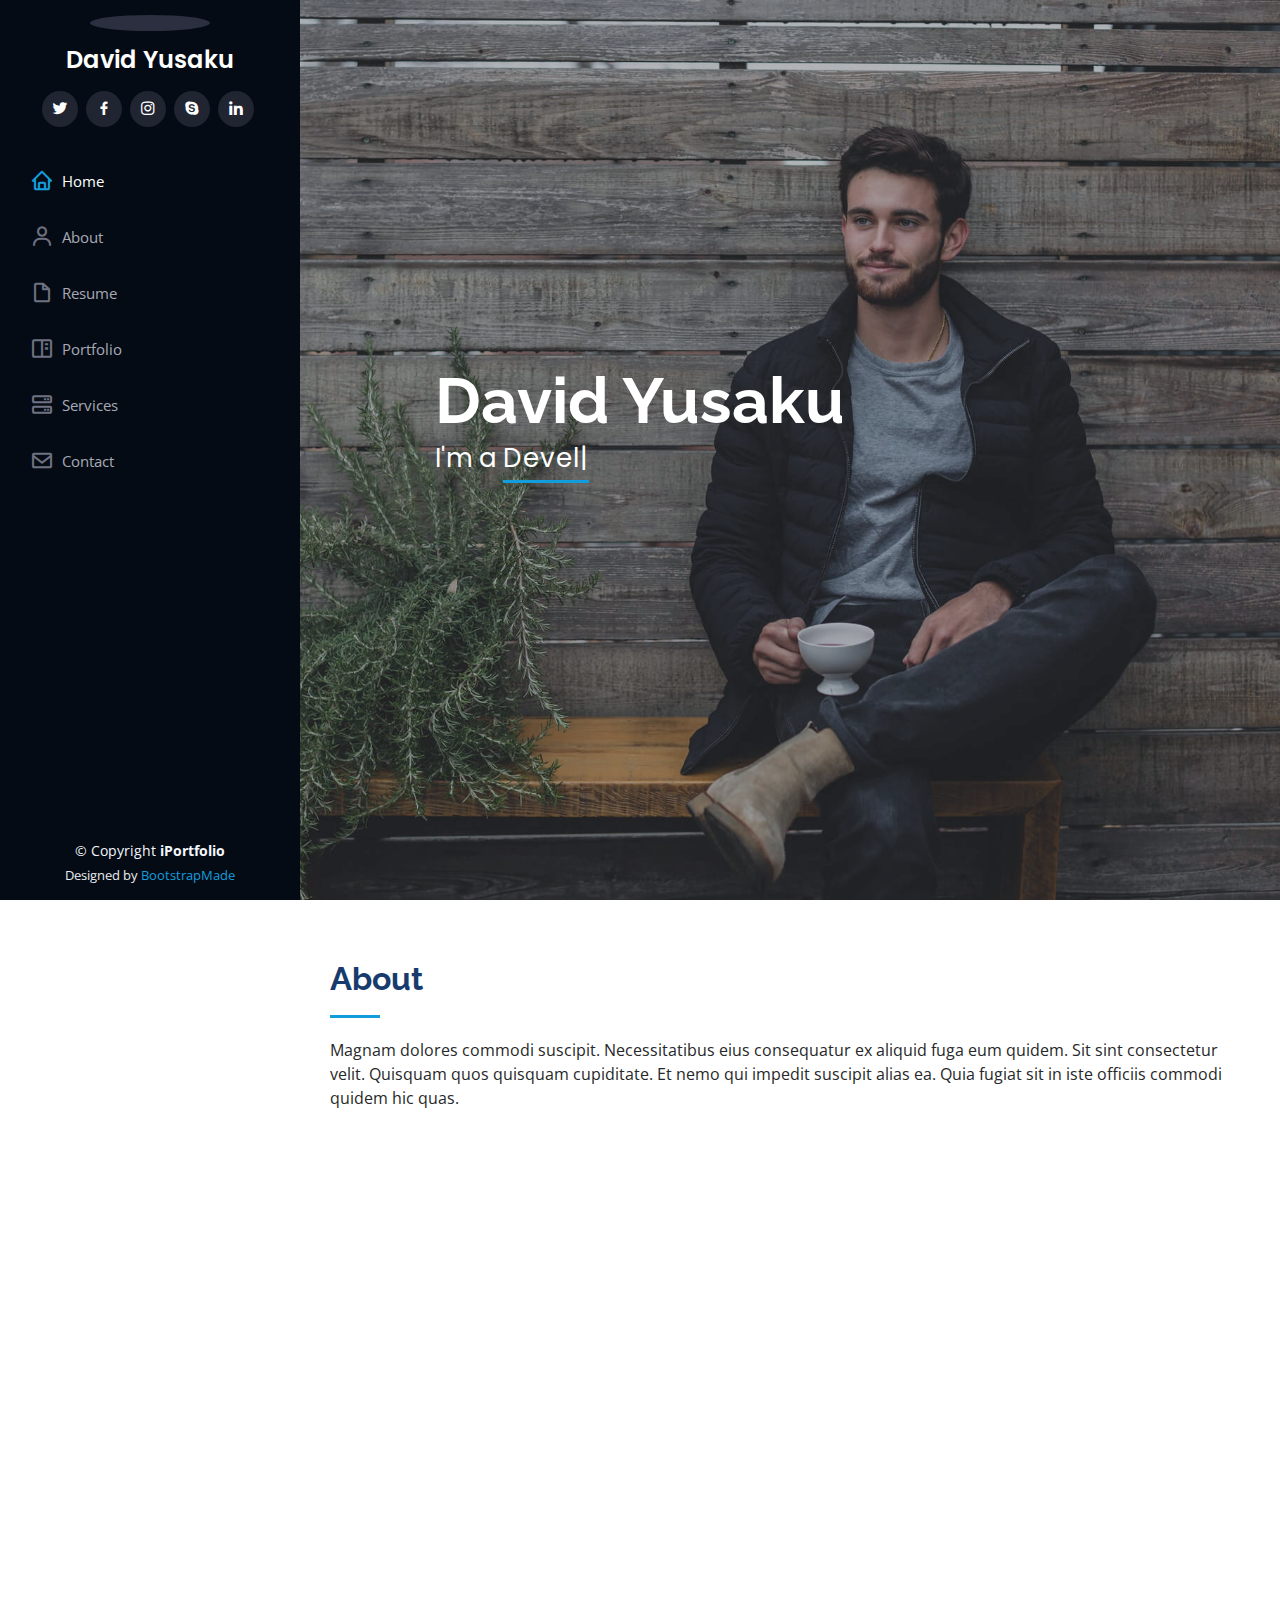
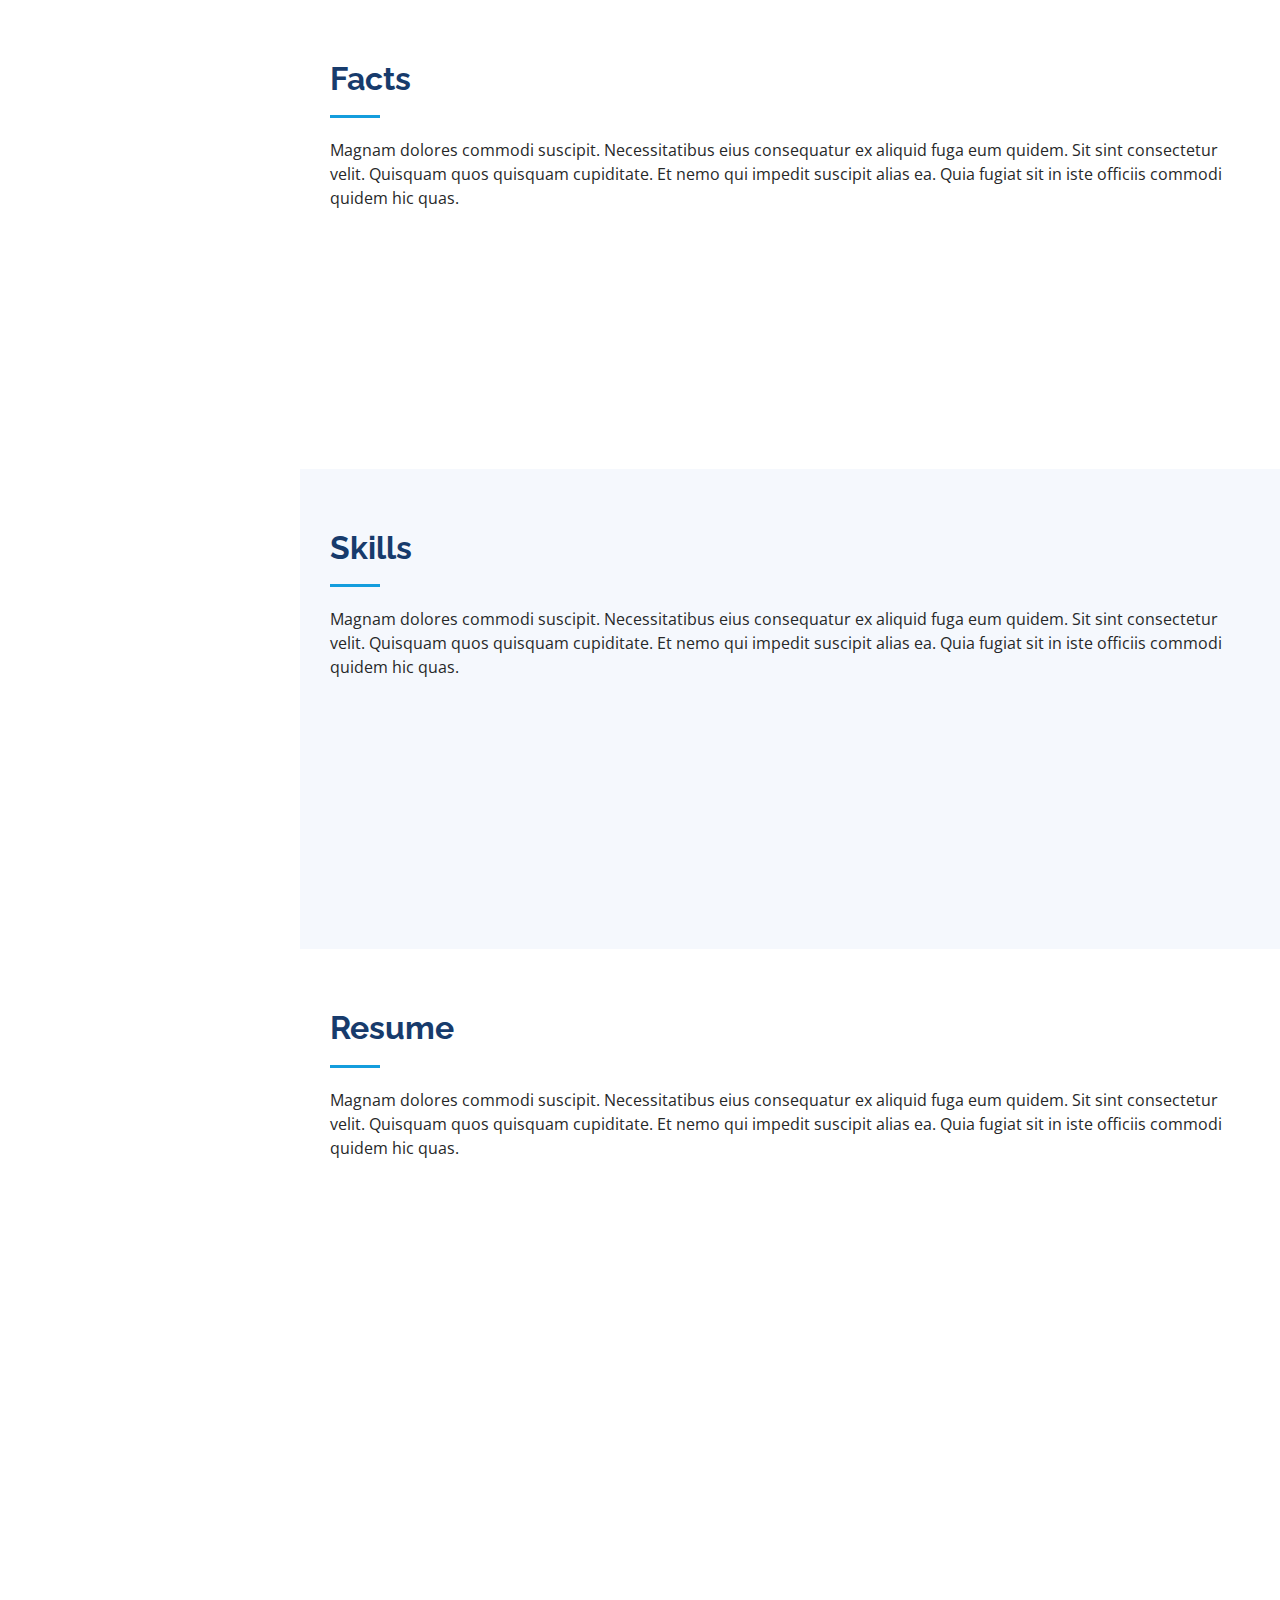
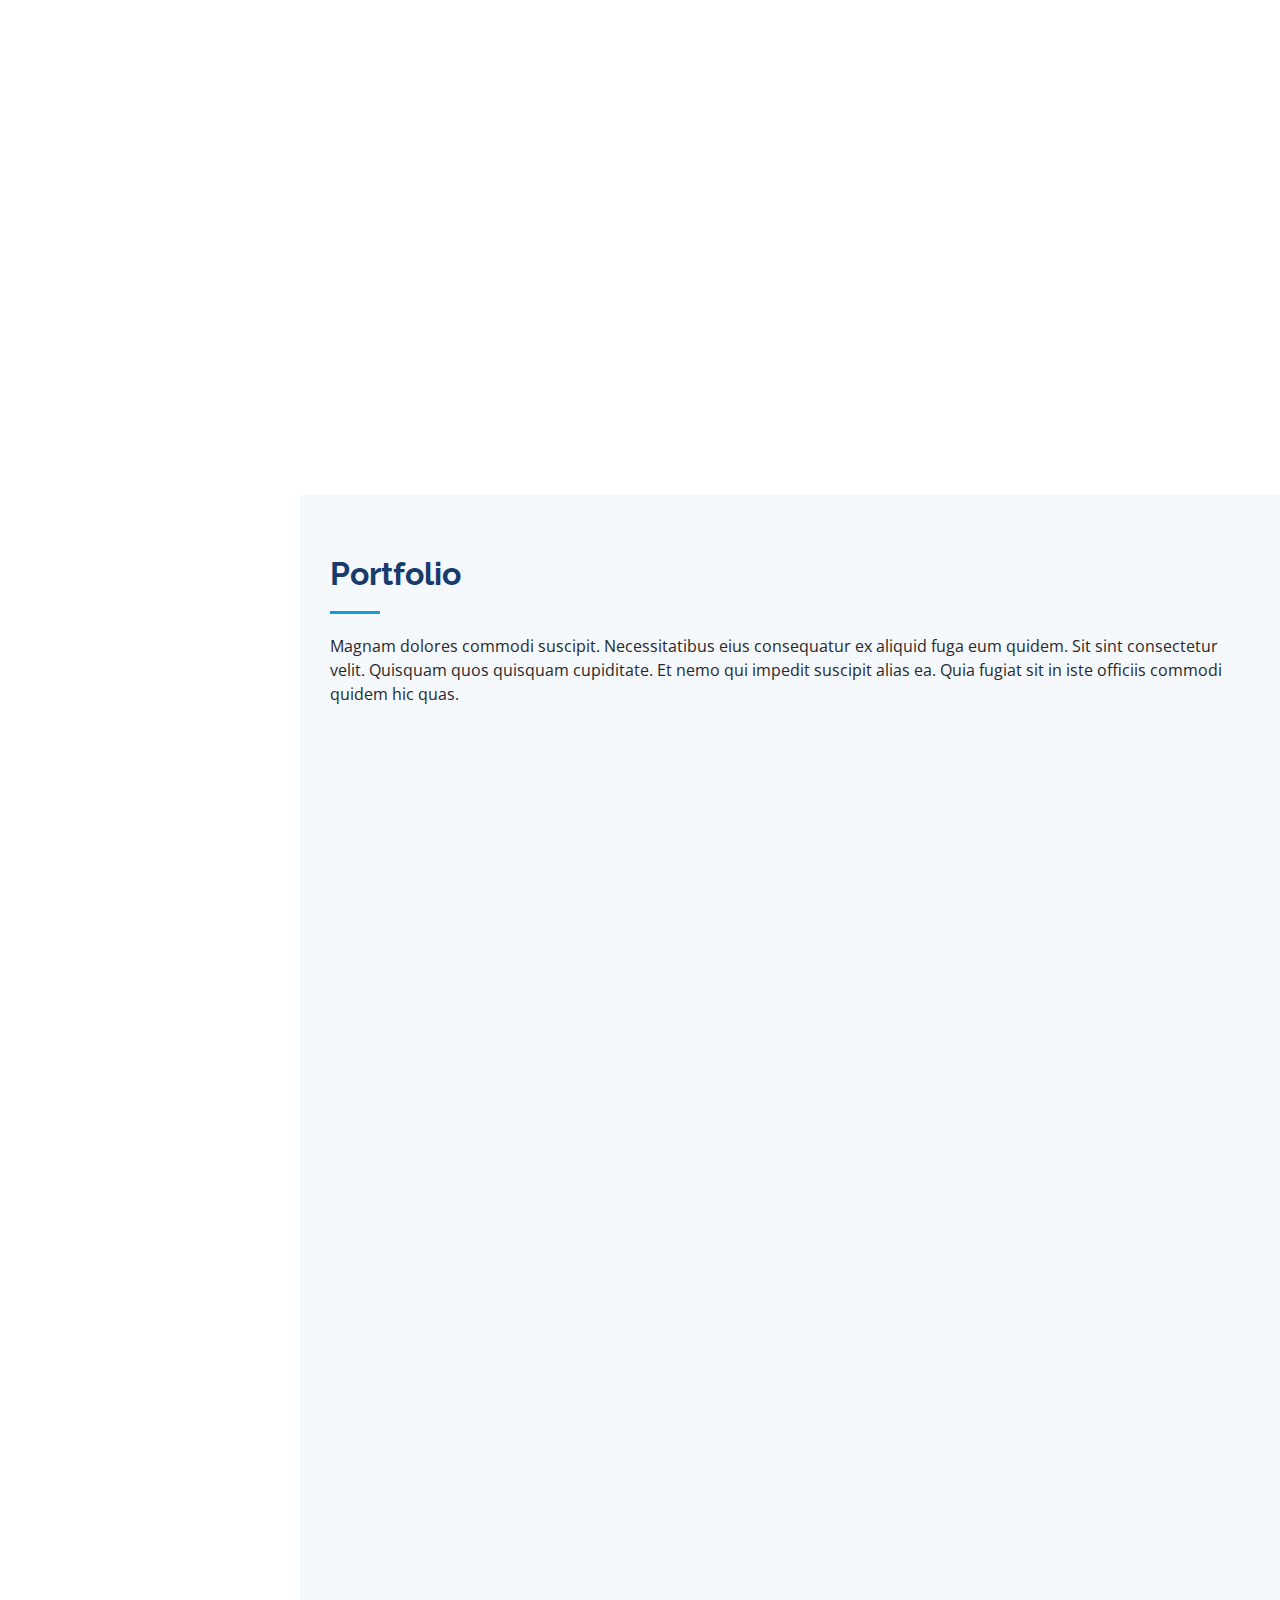
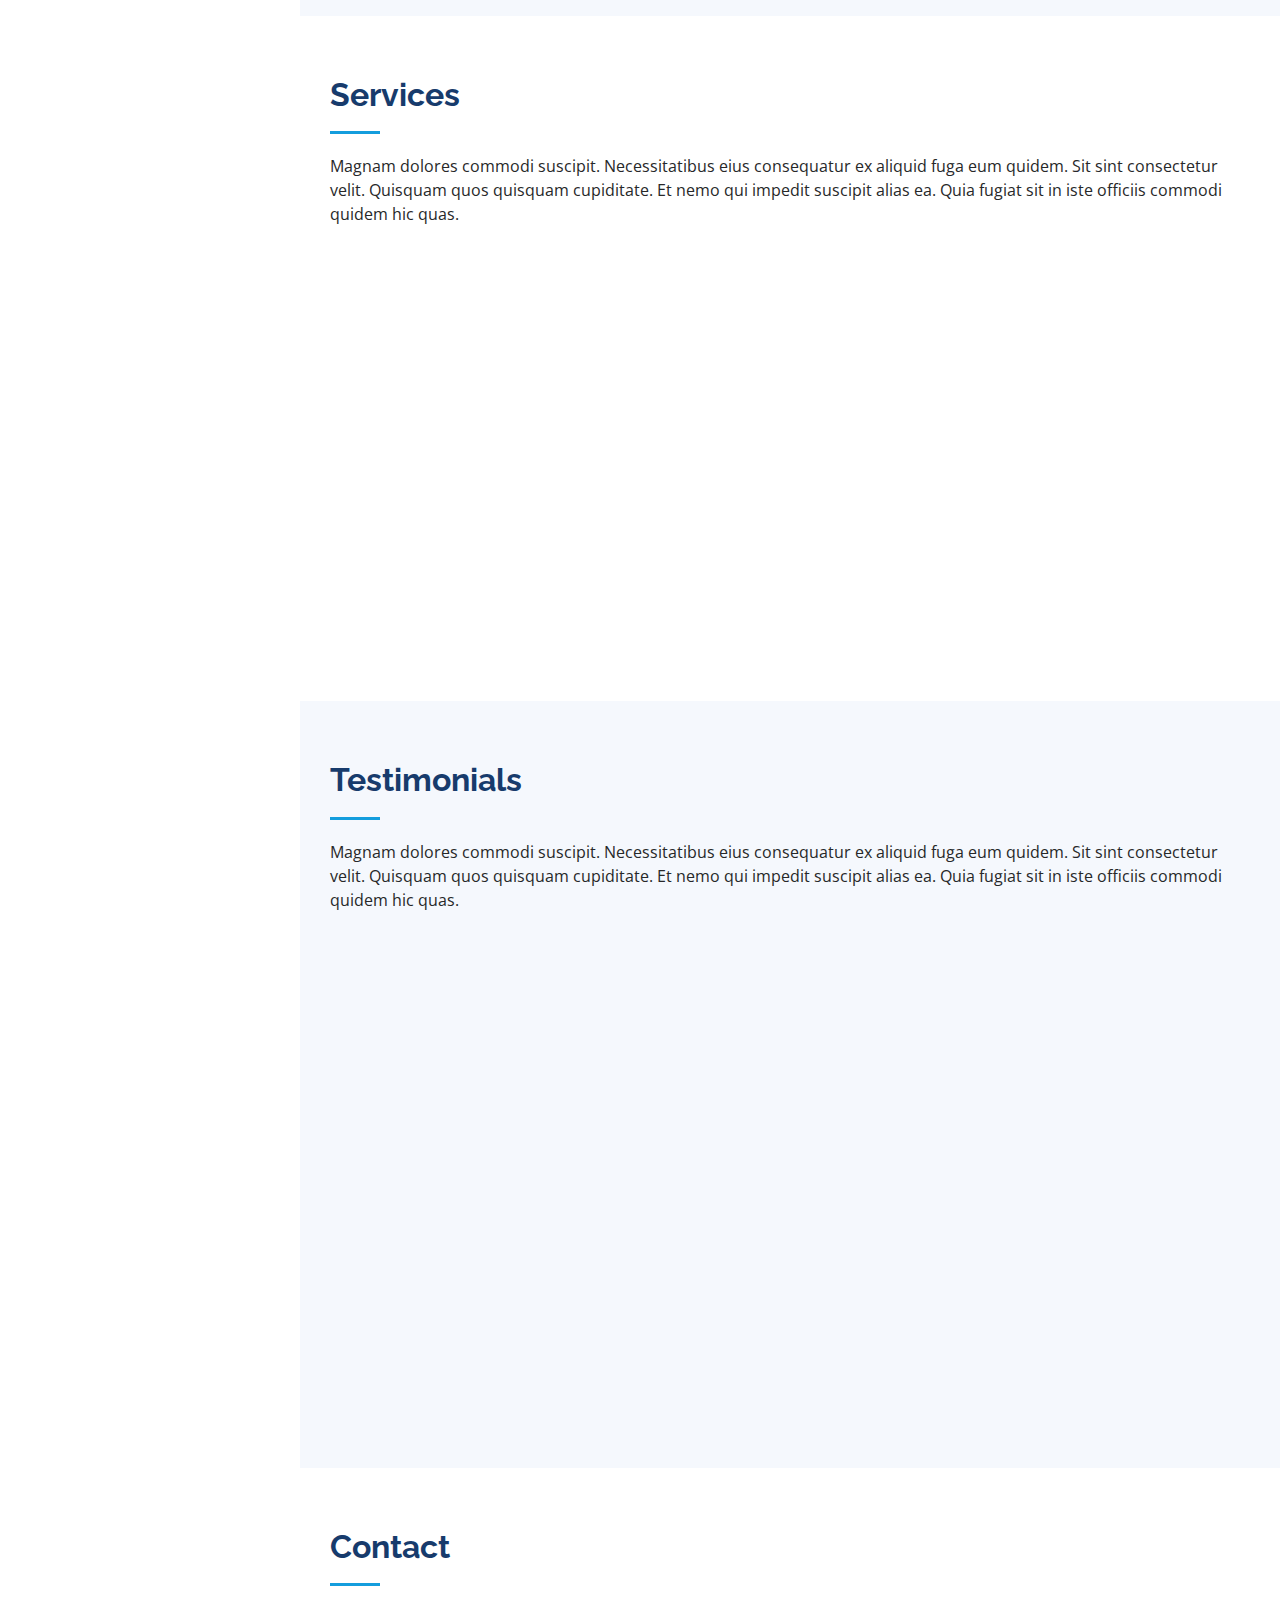
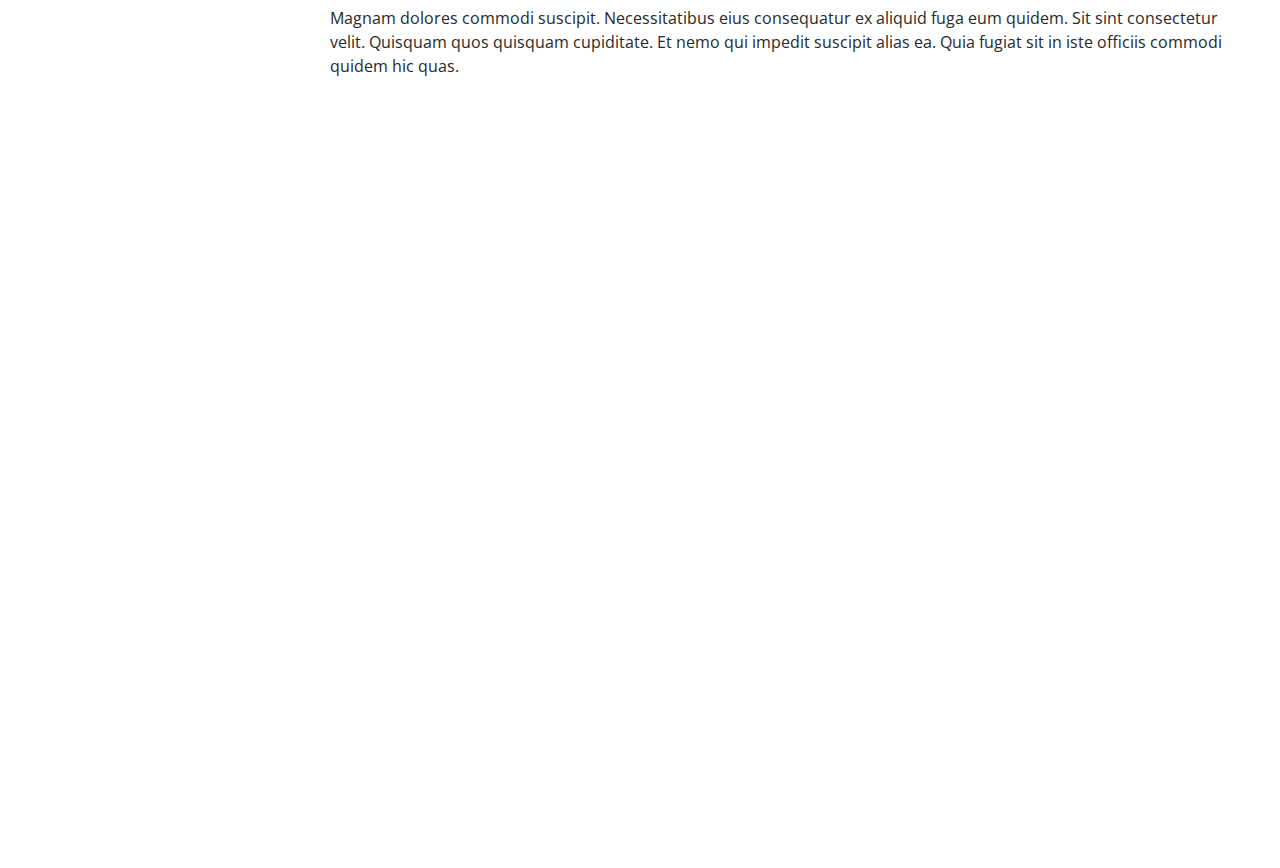
==== commit 43824197: "Update index.html" ====
--- a/index.html
+++ b/index.html
@@ -56,7 +56,7 @@
       <div class="d-flex flex-column">
         <div class="profile">
           <img
-            src="assets/img/profile-img.jpg"
+            src="https://dummyimage.com/1920x1080/fff/fff"
             alt=""
             class="img-fluid rounded-circle"
           />
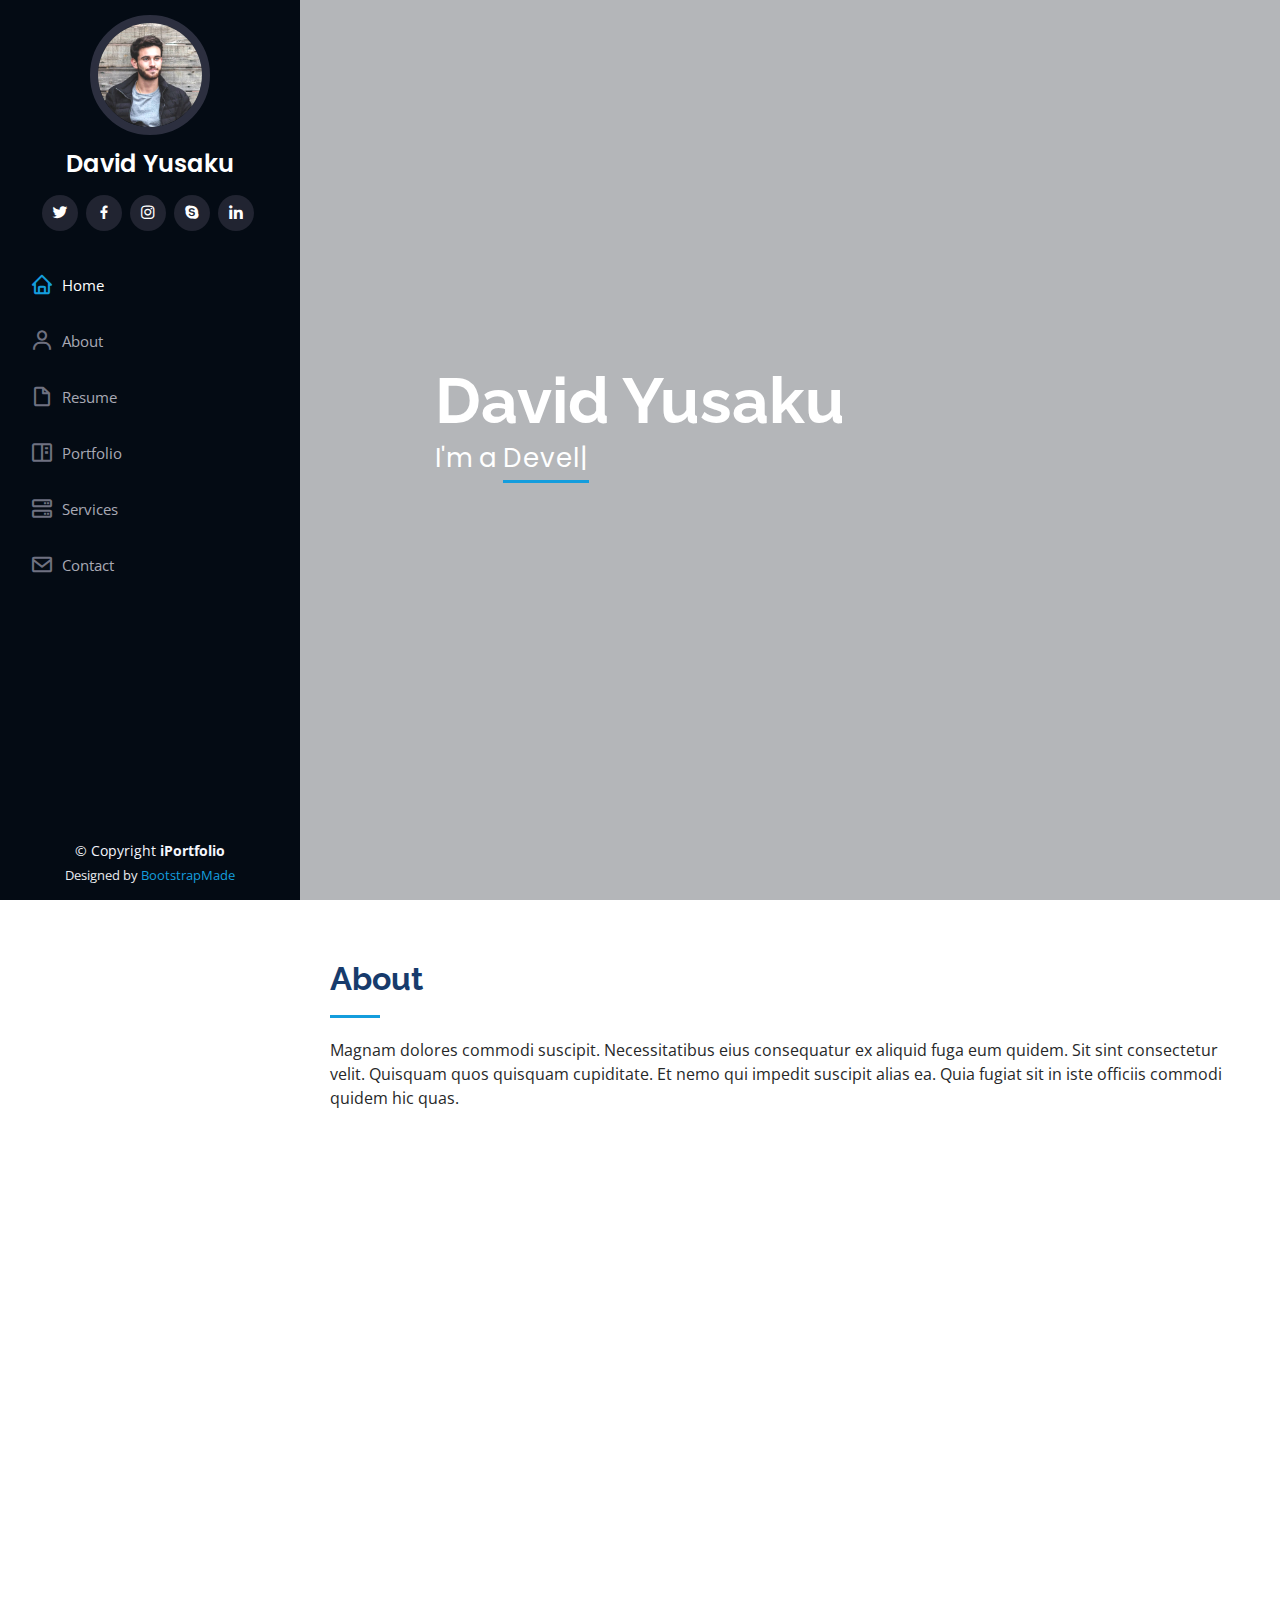
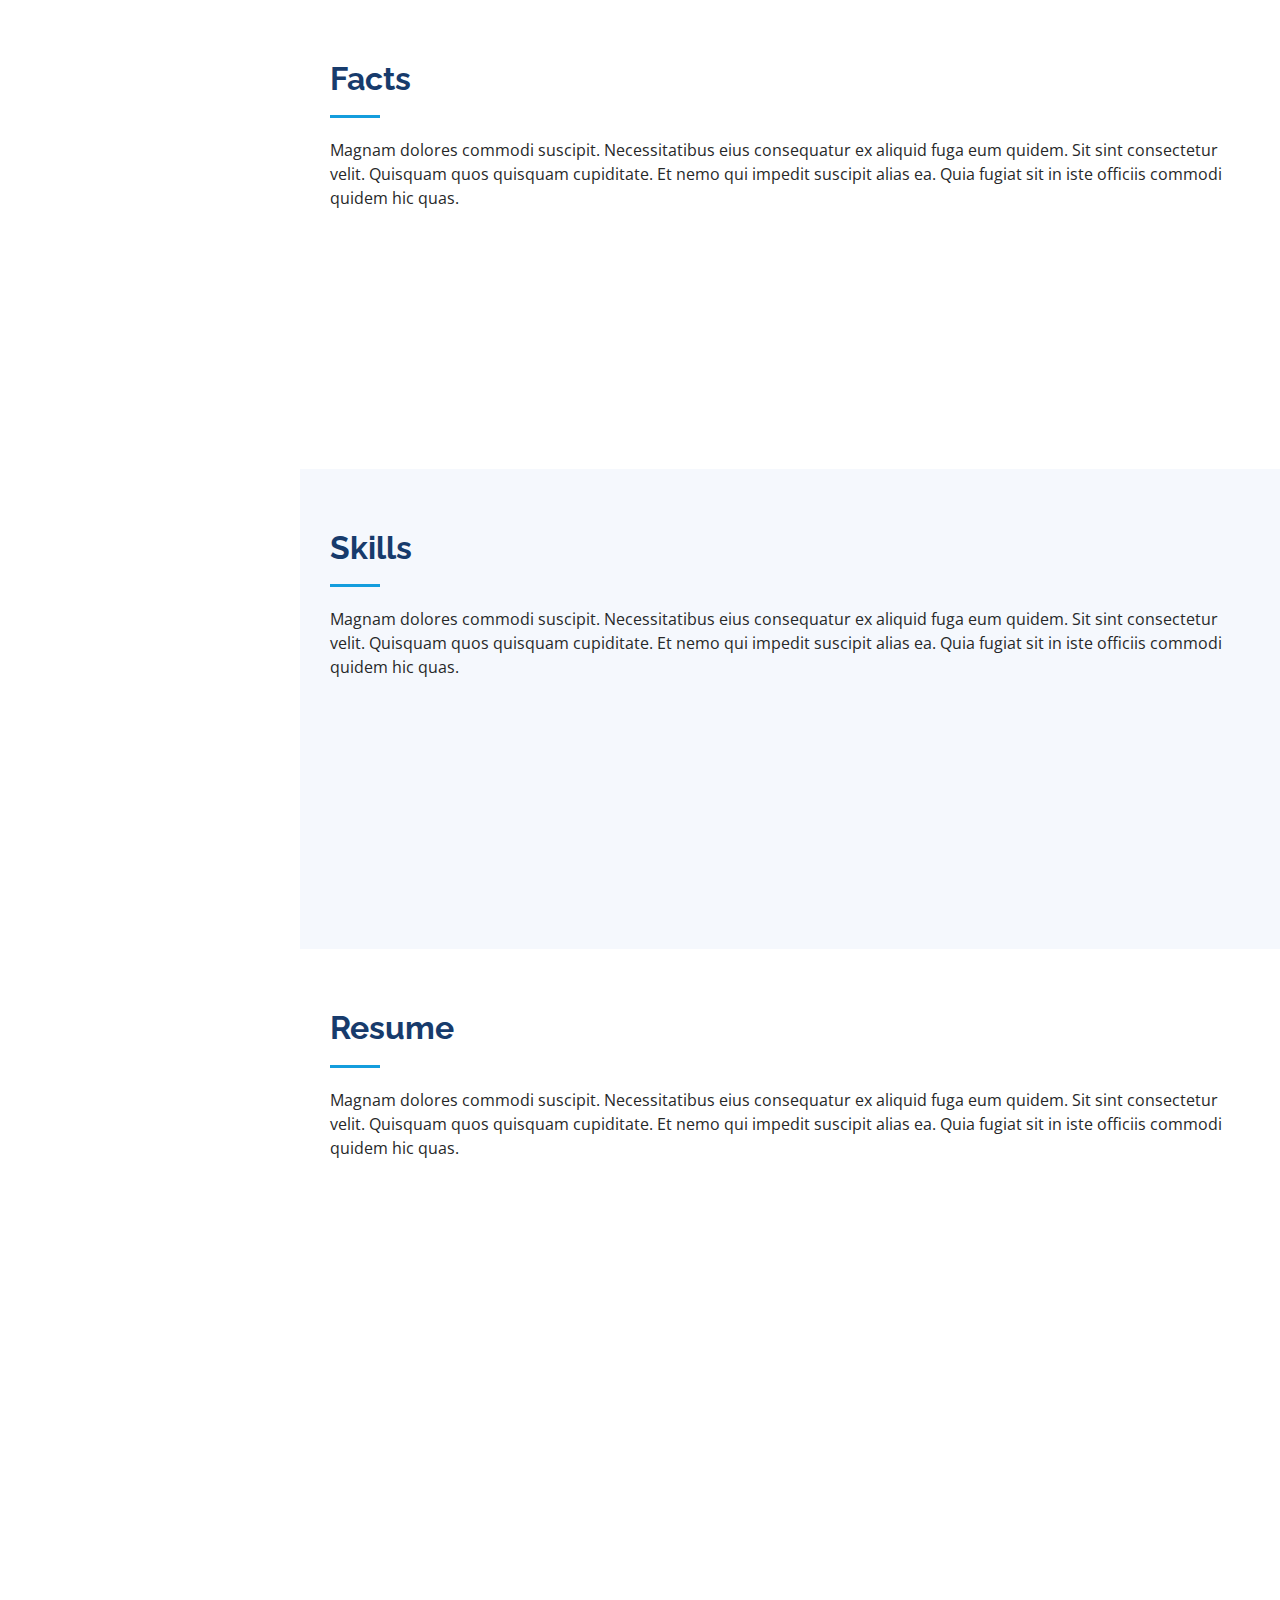
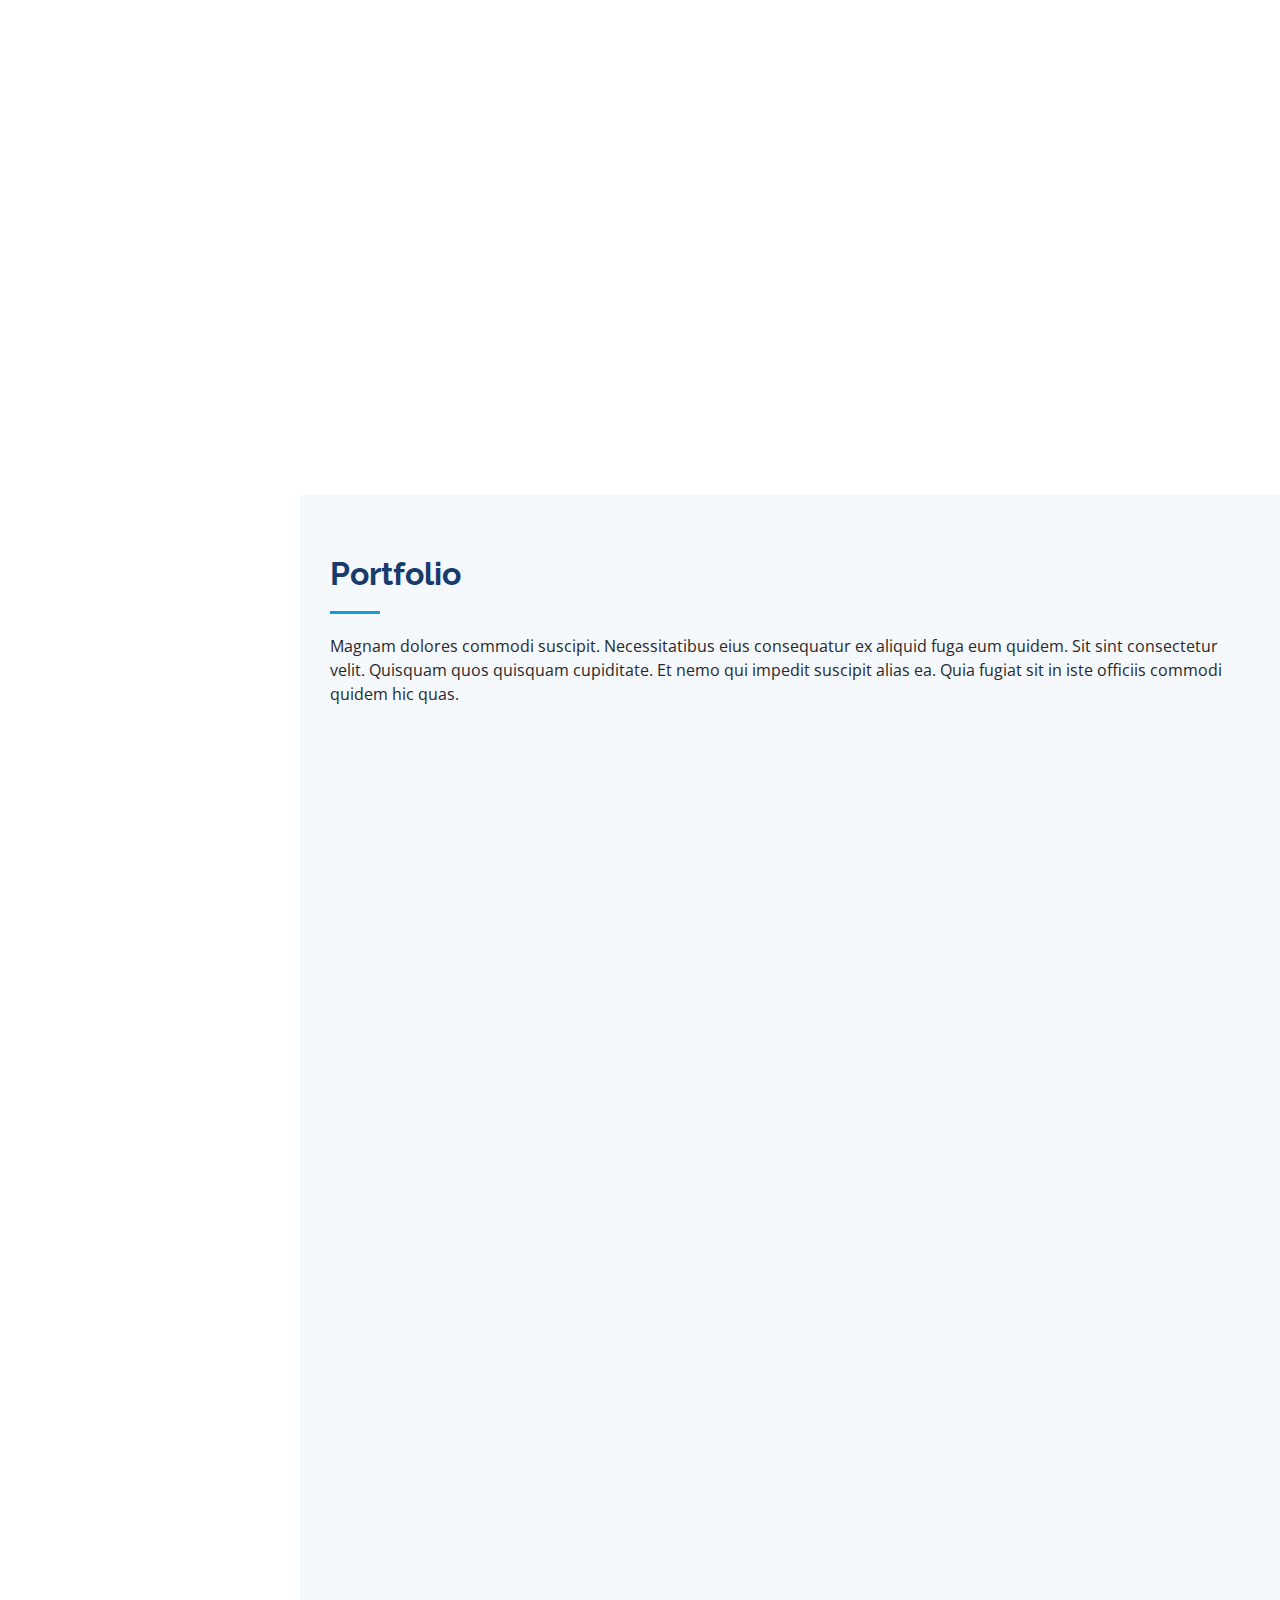
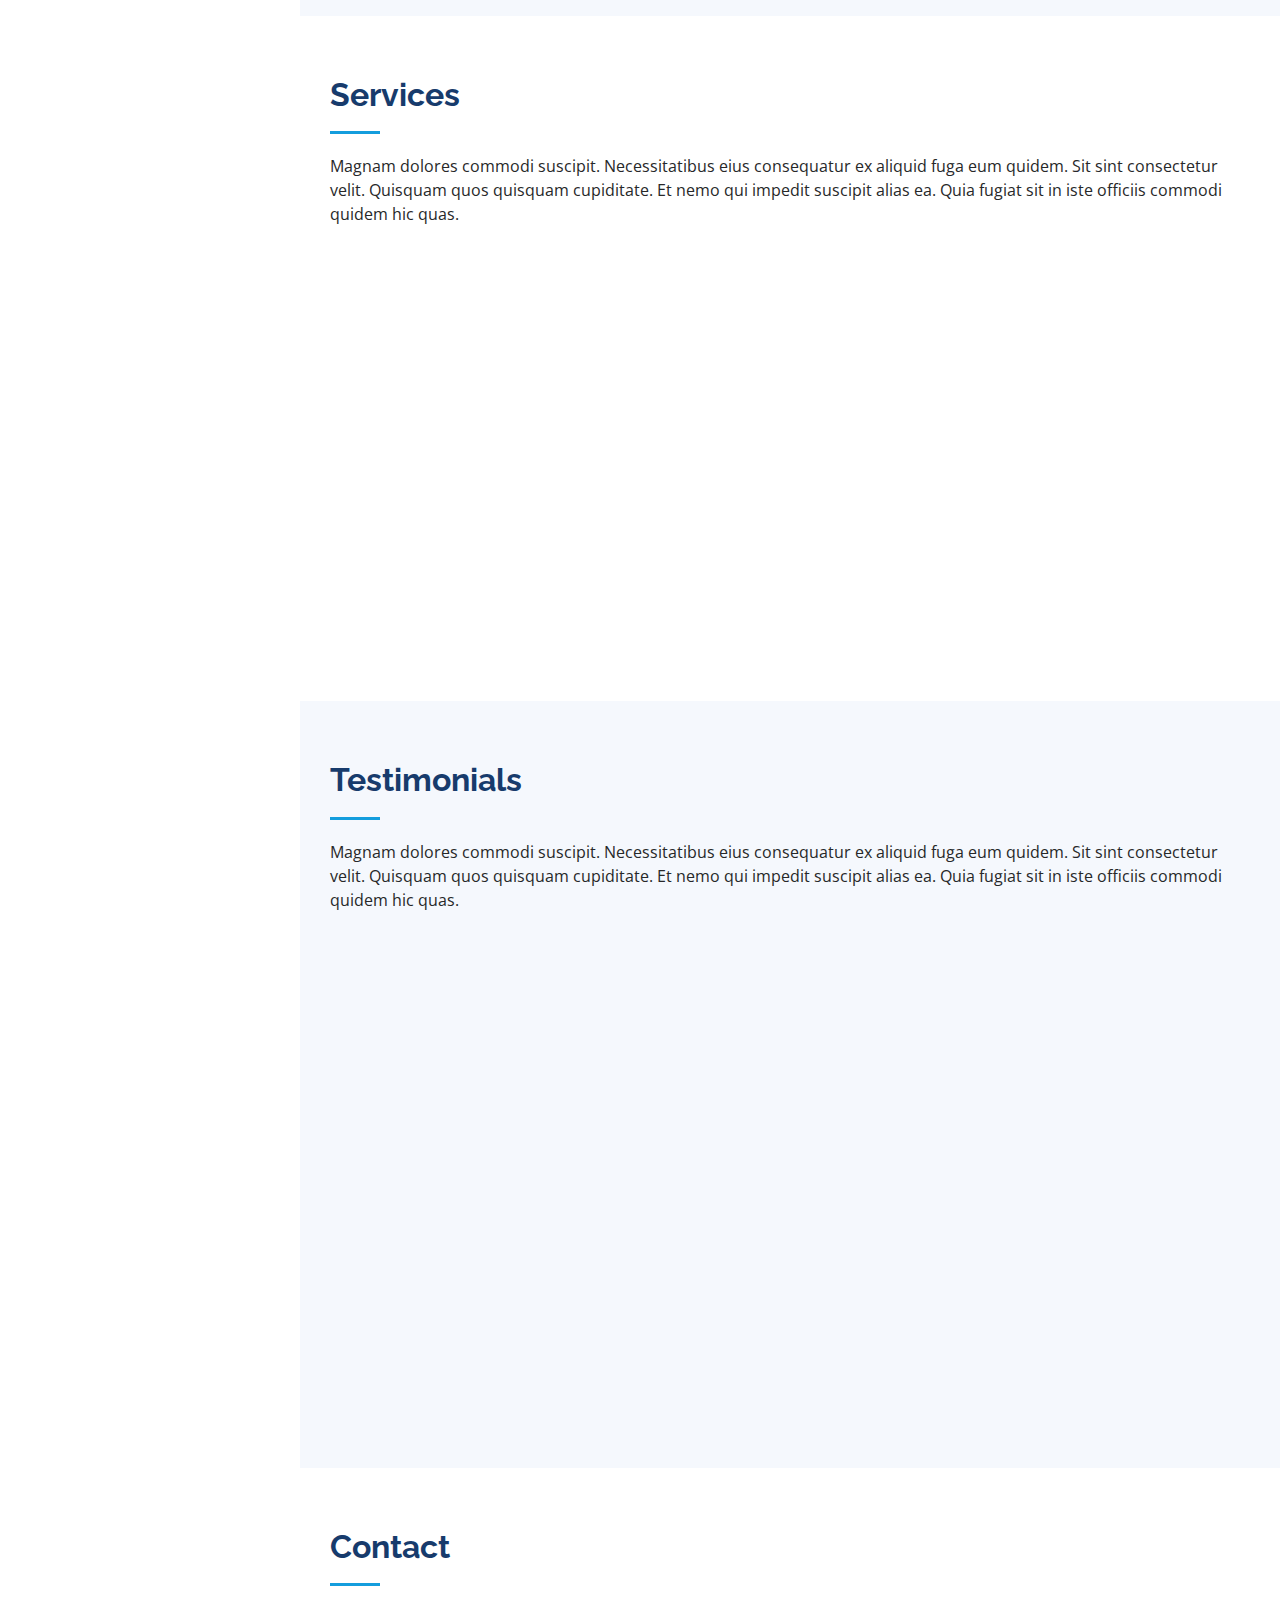
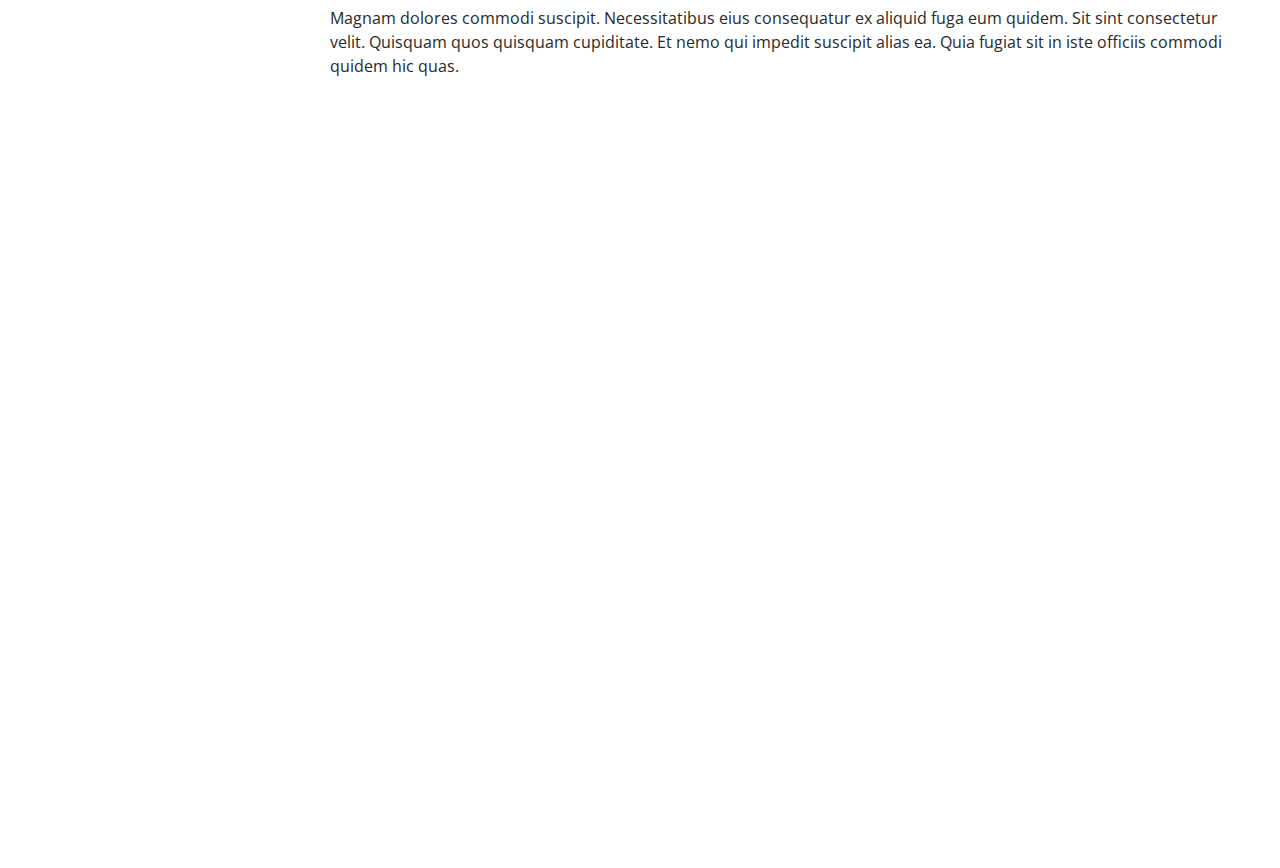
==== commit b10e8931: "Update index.html" ====
--- a/index.html
+++ b/index.html
@@ -56,7 +56,7 @@
       <div class="d-flex flex-column">
         <div class="profile">
           <img
-            src="https://dummyimage.com/1920x1080/fff/fff"
+            src="./assets/img/profile-img.jpg"
             alt=""
             class="img-fluid rounded-circle"
           />
--- a/assets/css/style.css
+++ b/assets/css/style.css
@@ -241,7 +241,8 @@
 #hero {
   width: 100%;
   height: 100vh;
-  background: url("../img/hero-bg.jpg") top center;
+/*   background: url("../img/hero-bg.jpg") top center; */
+  background: url("https://dummyimage.com/1920x1080/fff/fff") top center;
   background-size: cover;
 }
 
@@ -1103,4 +1104,4 @@
     width: auto;
     padding-right: 20px 15px;
   }
-}+}
